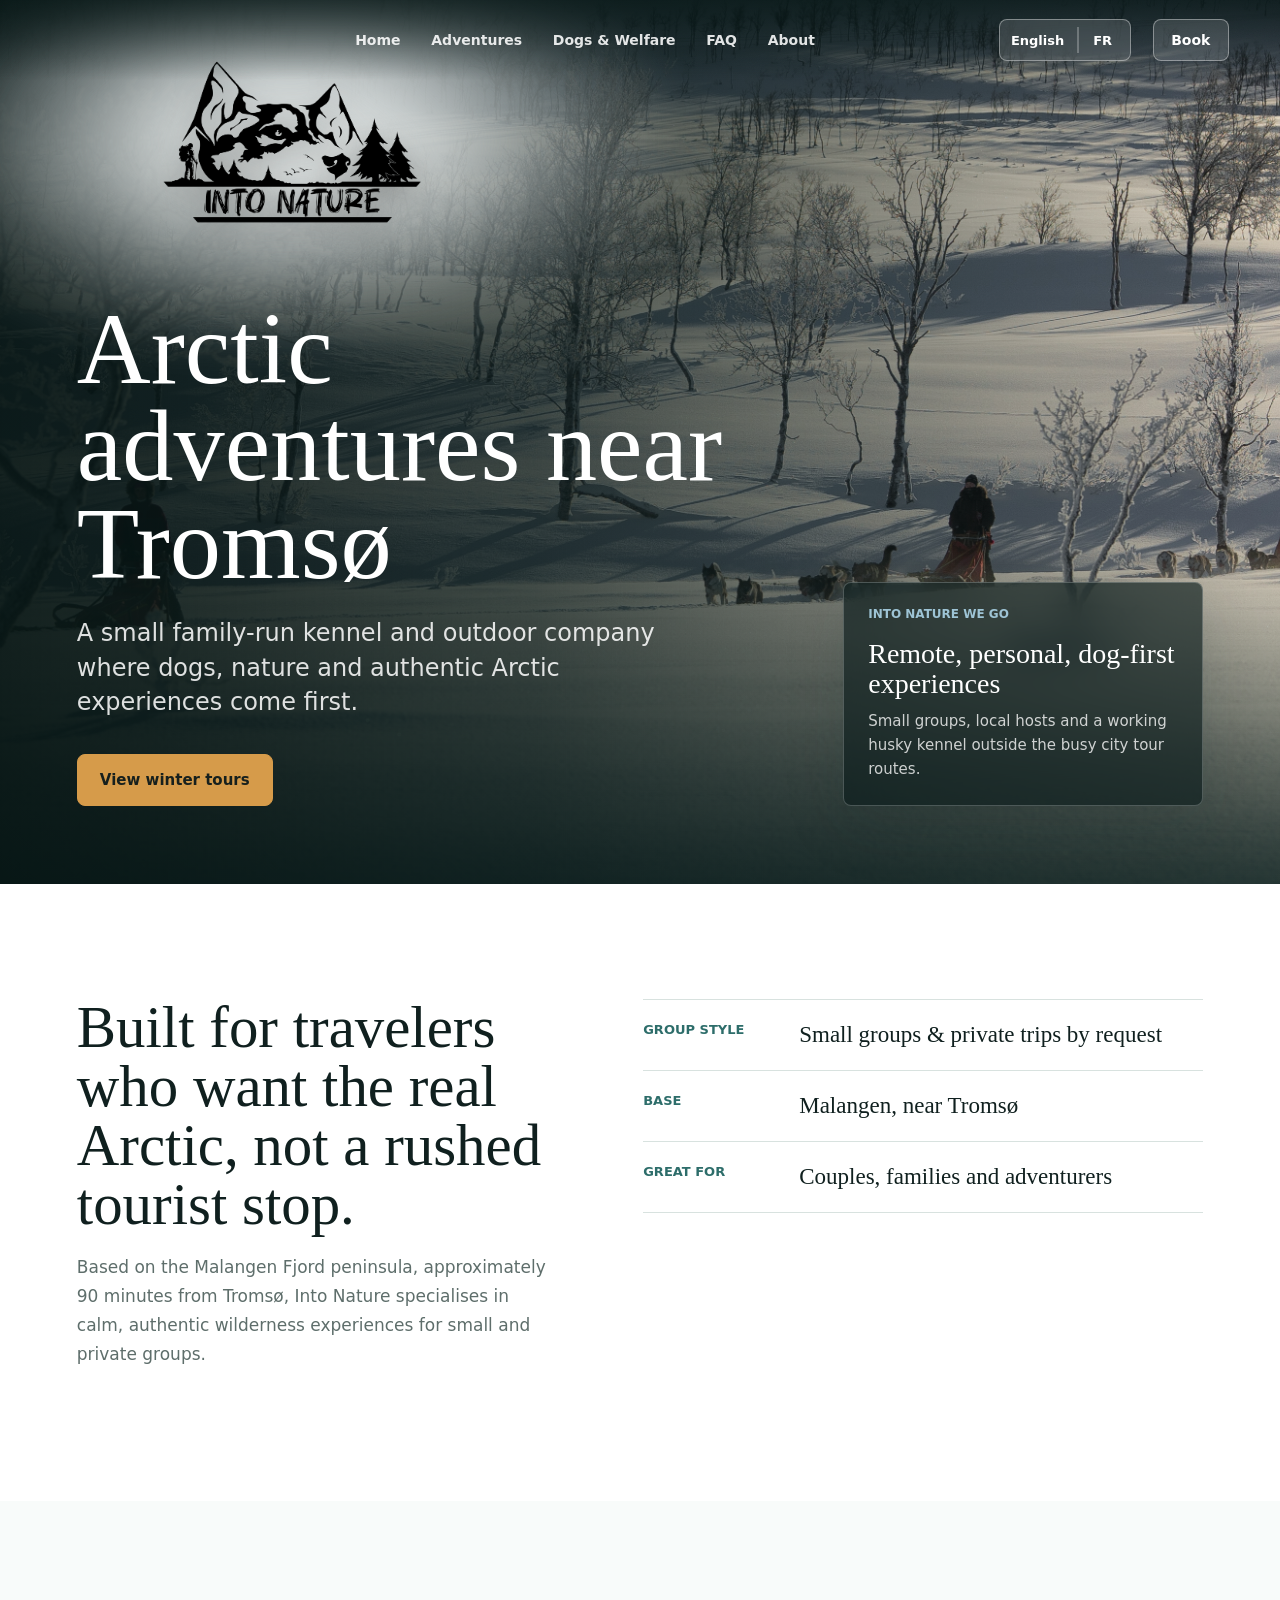
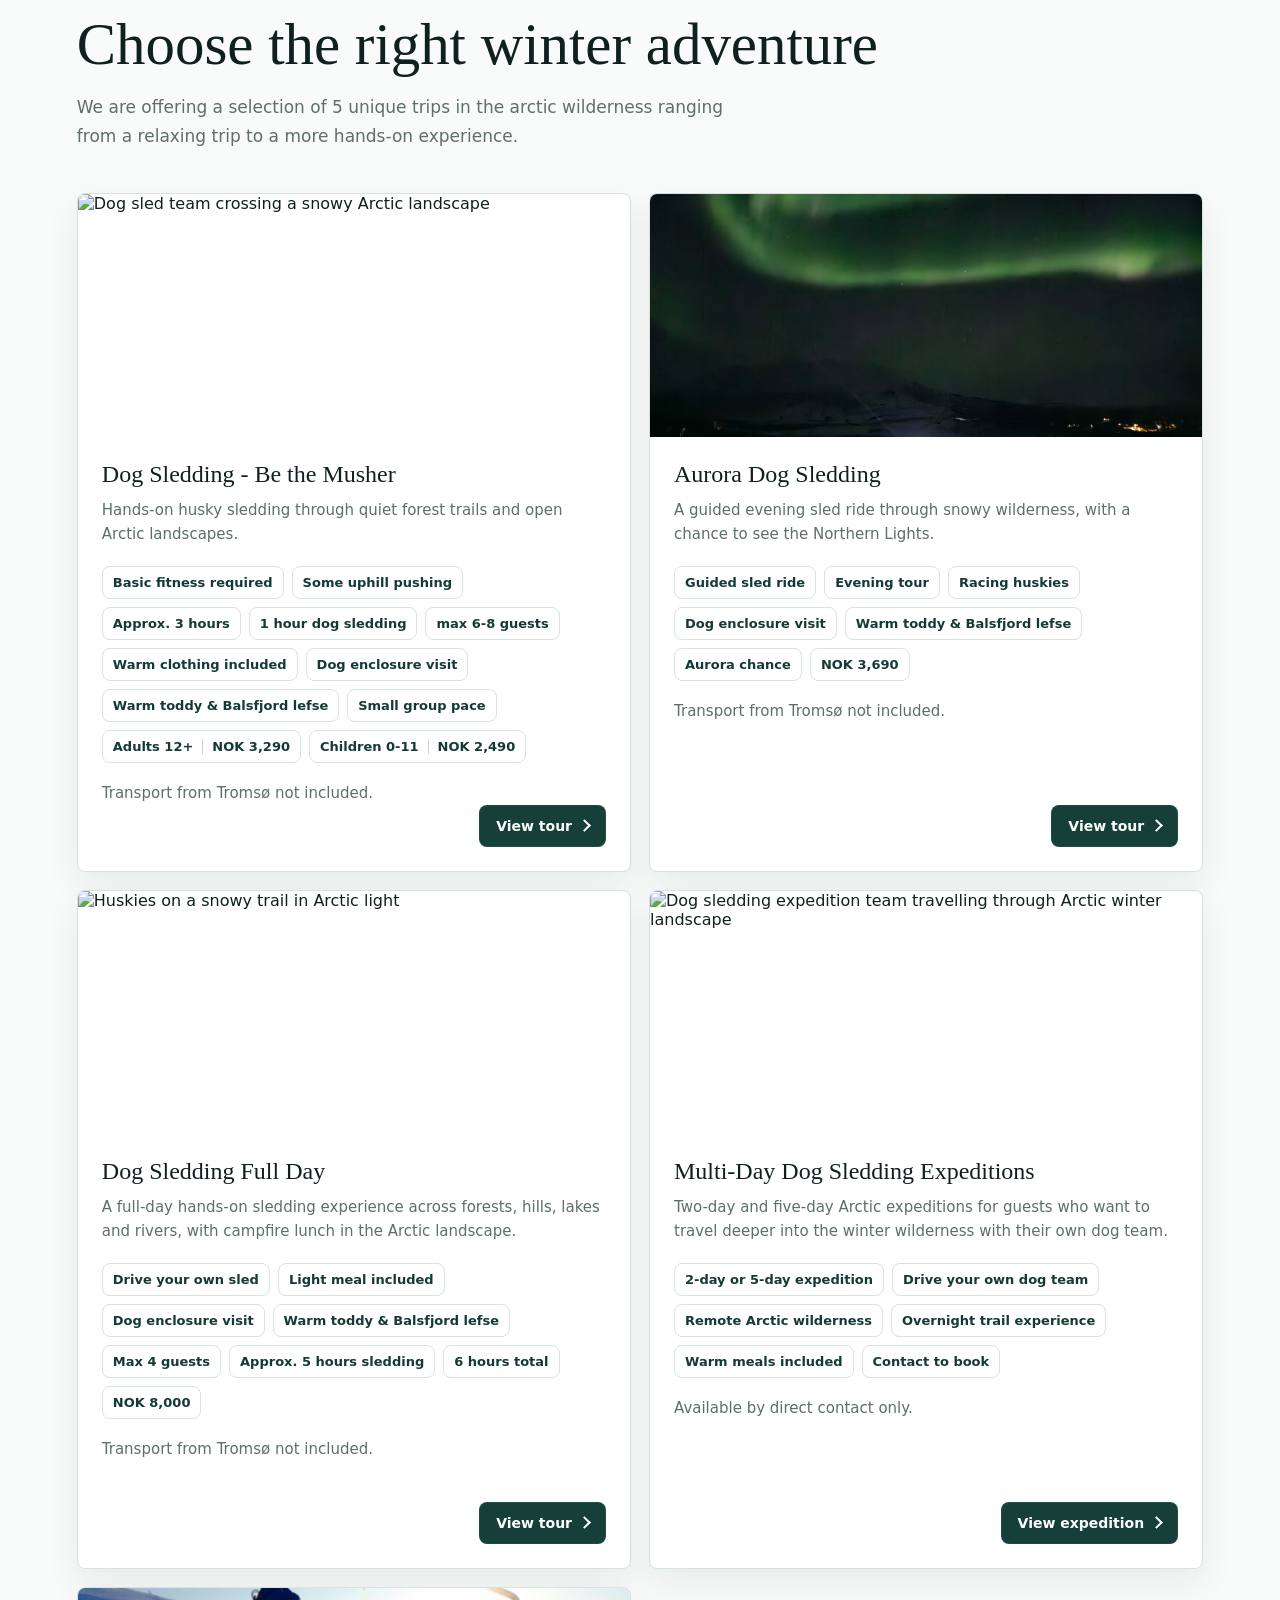
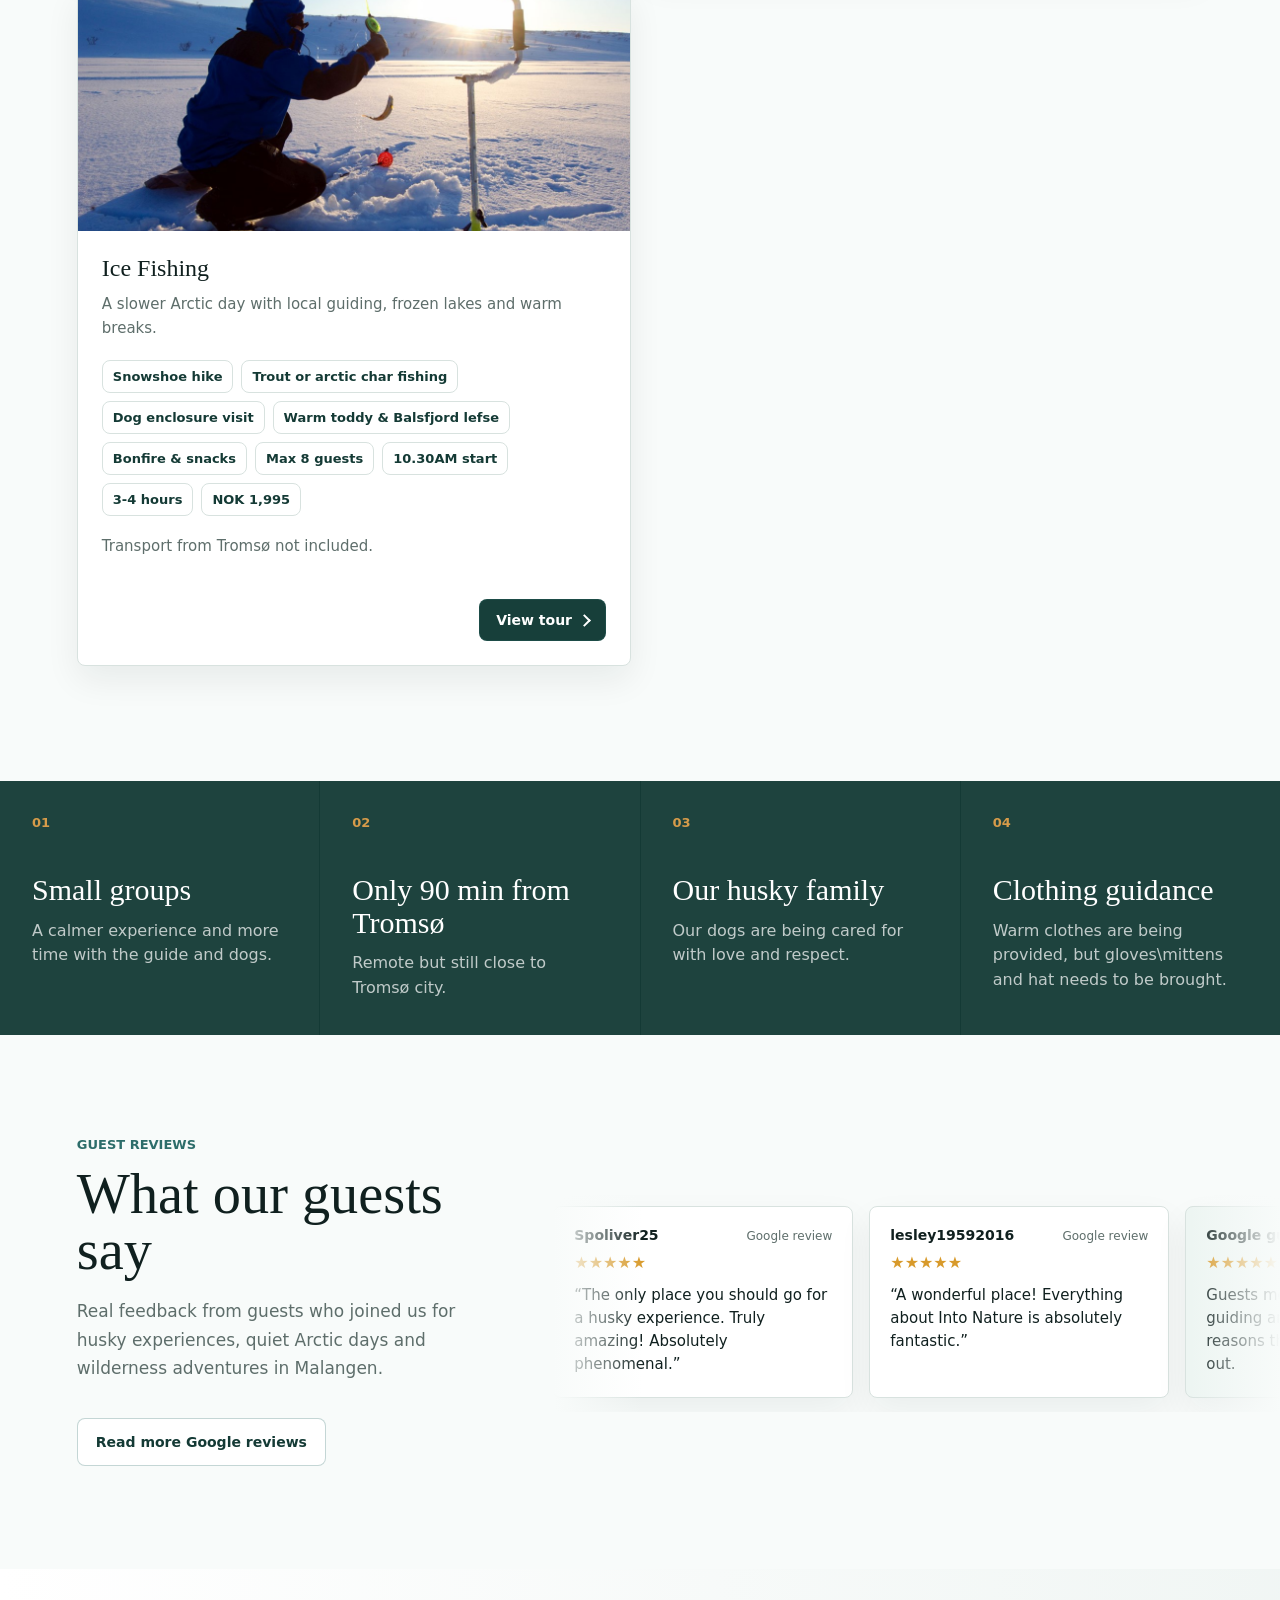
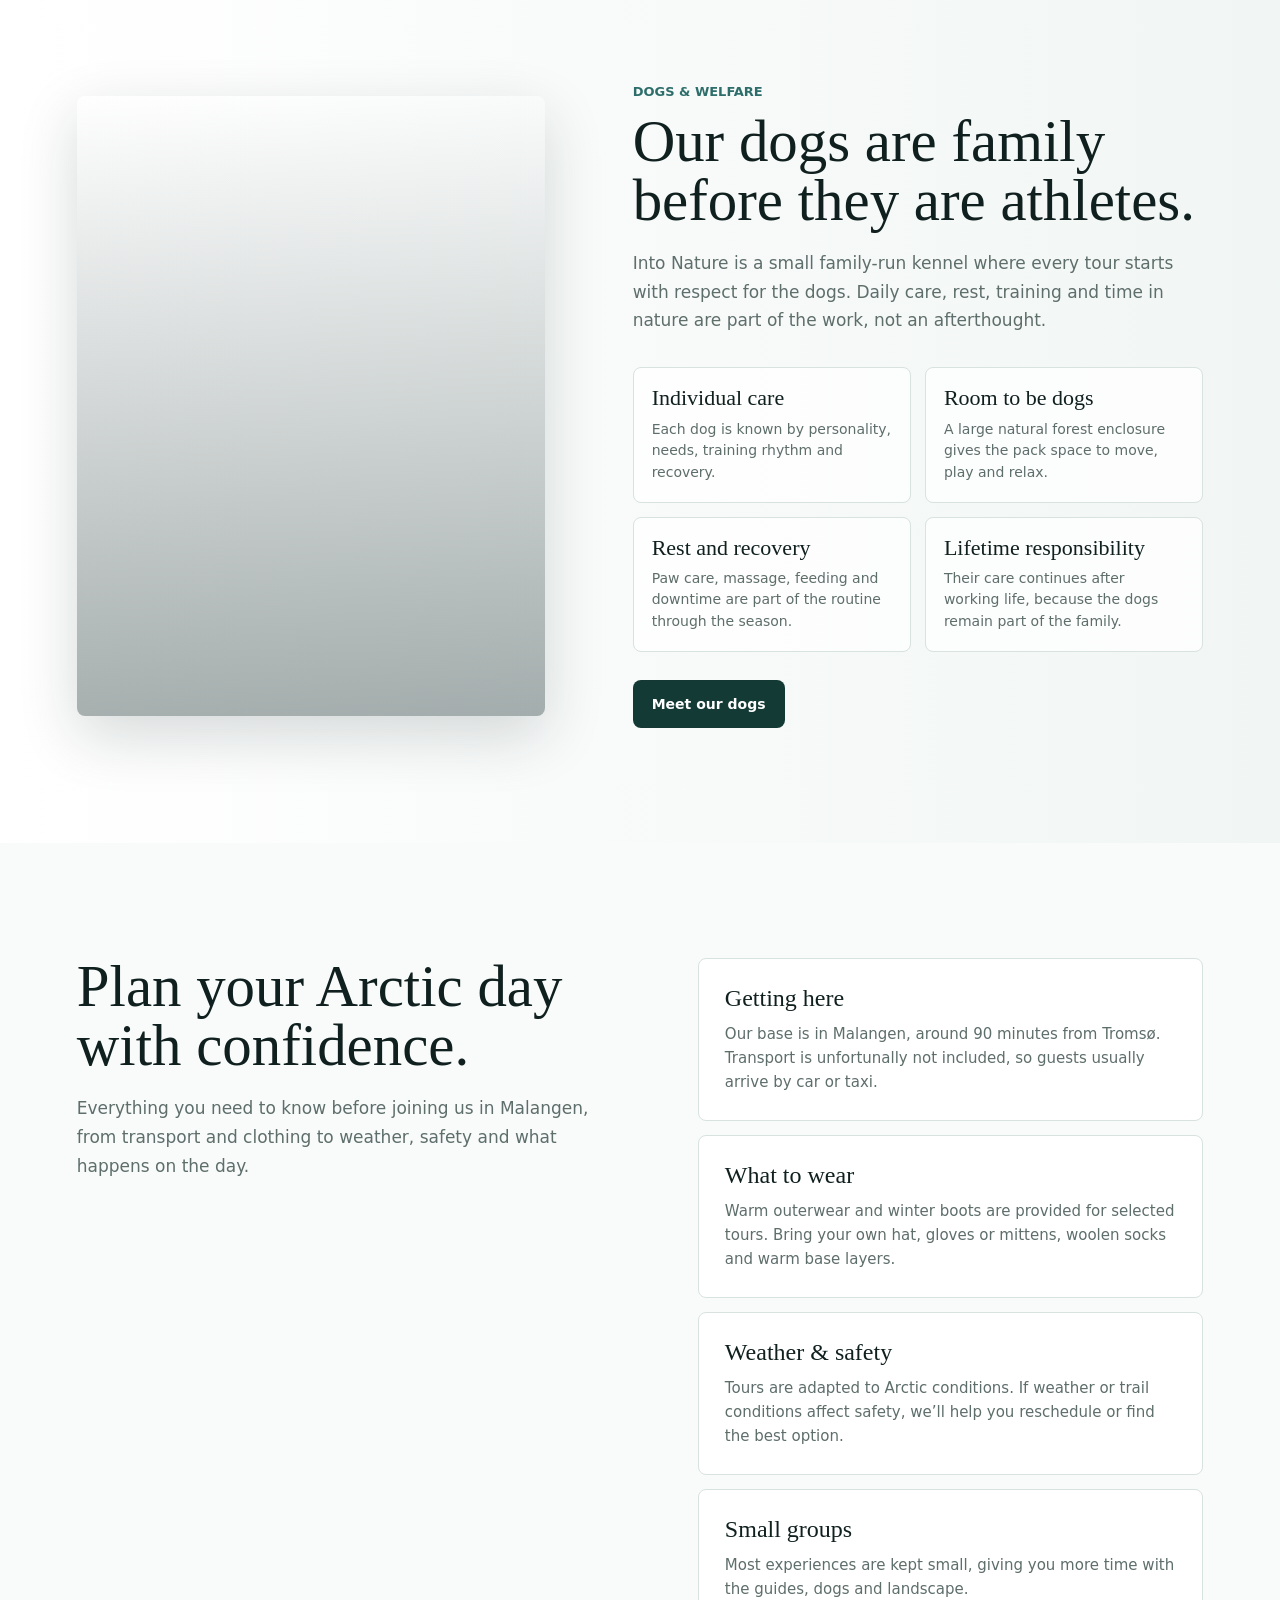
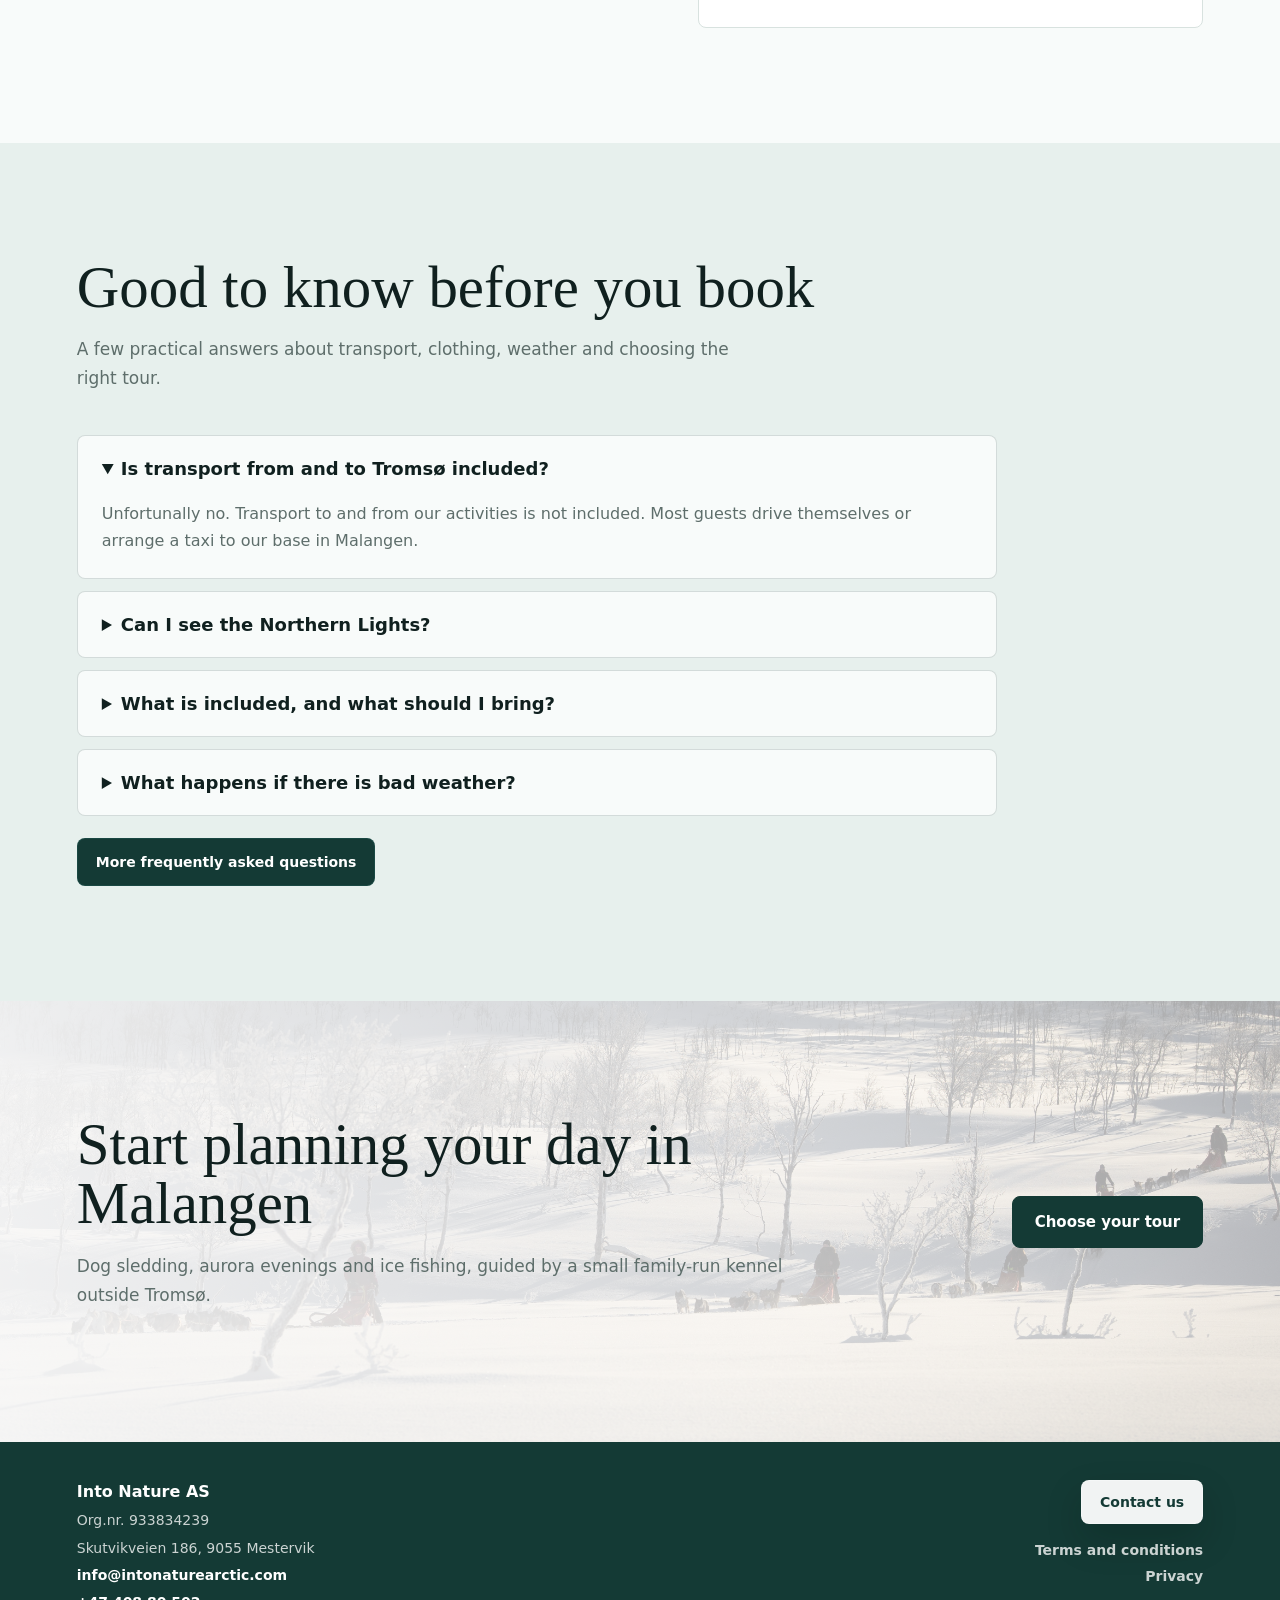
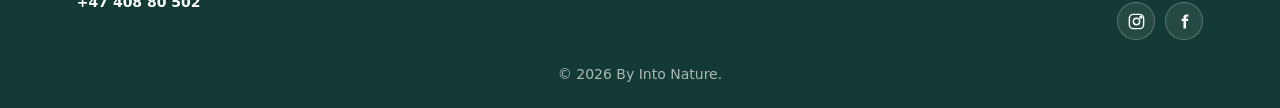
==== index.html @ 855456b1 "Add multi-day expeditions and improve French translations - Added Multi-Day Dog Sledding Expeditions" ====
<!doctype html>
<html lang="en">
  <head>
    <meta charset="utf-8">
    <meta name="viewport" content="width=device-width, initial-scale=1">
    <title>Into Nature Arctic Adventures | Tromsø Region</title>
    <meta
      name="description"
      content="Small-group dog sledding and Arctic wilderness adventures near Tromsø, based in Malangen."
    >
    <link rel="icon" href="assets/shared/logo/intonature-logo-black.png">
    <link rel="stylesheet" href="css/styles.css?v=20260618-1">
  </head>
  <body>
    <header class="site-header" aria-label="Primary navigation">
      <a class="brand brand-hidden" href="#top" aria-label="Into Nature Arctic Adventures home"></a>
      <nav class="nav-links" aria-label="Main menu">
        <a href="#top">Home</a>
        <a href="#adventures">Adventures</a>
        <a href="#welfare">Dogs &amp; Welfare</a>
        <a href="#faq">FAQ</a>
        <a href="about.html">About</a>
      </nav>
      <button class="menu-toggle" type="button" aria-expanded="false" aria-controls="mobile-menu">
        <span class="menu-toggle-lines" aria-hidden="true"></span>
        <span>Menu</span>
      </button>
      <div class="header-actions">
        <button class="language-toggle" type="button" aria-label="Switch language" aria-live="polite">
          <span class="language-toggle-current">English</span>
          <span class="language-toggle-next">FR</span>
        </button>
        <a class="nav-cta" href="#booking">Book</a>
      </div>
      <nav class="mobile-menu" id="mobile-menu" aria-label="Mobile menu">
        <a href="#top">Home</a>
        <a href="#adventures">Adventures</a>
        <a href="#welfare">Dogs &amp; Welfare</a>
        <a href="#faq">FAQ</a>
        <a href="about.html">About</a>
        <a class="mobile-book-link" href="#booking">Book</a>
      </nav>
    </header>

    <main id="top">
      <section class="hero">
        <div class="hero-media" aria-hidden="true"></div>
        <div class="hero-logo-showcase" aria-hidden="true">
          <img src="assets/shared/logo/intonature-logo-black.png" alt="">
        </div>
        <div class="hero-content">
          <div class="hero-copy">
            <h1>Arctic adventures near Tromsø</h1>
            <p>
              A small family-run kennel and outdoor company where dogs,
              nature and authentic Arctic experiences come first.
            </p>
            <div class="hero-actions" aria-label="Homepage actions">
              <a class="button button-primary" href="adventures.html">View winter tours</a>
            </div>
          </div>
          <aside class="hero-panel" aria-label="Quick booking details">
            <span class="panel-label">Into Nature we go</span>
            <strong>Remote, personal, dog-first experiences</strong>
            <p>Small groups, local hosts and a working husky kennel outside the busy city tour routes.</p>
          </aside>
        </div>
      </section>

      <section class="intro-band" aria-label="Key booking facts">
        <div class="intro-copy">
          <h2>Built for travelers who want the real Arctic, not a rushed tourist stop.</h2>
          <p>
            Based on the Malangen Fjord peninsula, approximately 90 minutes from Tromsø,
            Into Nature specialises in calm, authentic wilderness experiences for small
            and private groups.
          </p>
        </div>
        <dl class="fact-list">
          <div>
            <dt>Group style</dt>
            <dd>Small groups & private trips by request</dd>
          </div>
          <div>
            <dt>Base</dt>
            <dd>Malangen, near Tromsø</dd>
          </div>
          <div>
            <dt>Great for</dt>
            <dd>Couples, families and adventurers</dd>
          </div>
        </dl>
      </section>

      <section class="section" id="adventures">
        <div class="section-heading">
          <h2>Choose the right winter adventure</h2>
          <p>
            We are offering a selection of 5 unique trips in the arctic wilderness ranging from a relaxing trip to a more hands-on experience.
          </p>
        </div>
        <div class="tour-grid">
          <article class="tour-card featured">
            <img
              src="assets/pages/home/tours/be-the-musher.jpg"
              alt="Dog sled team crossing a snowy Arctic landscape"
            >
            <div>
              <h3>Dog Sledding - Be the Musher</h3>
              <p>Hands-on husky sledding through quiet forest trails and open Arctic landscapes.</p>
              <ul>
                <li>Basic fitness required</li>
                <li>Some uphill pushing</li>
                <li>Approx. 3 hours</li>
                <li>1 hour dog sledding</li>
                <li>max 6-8 guests</li>
                <li>Warm clothing included</li>
                <li>Dog enclosure visit</li>
                <li>Warm toddy & Balsfjord lefse</li>
                <li>Small group pace</li>
                <li class="price-pill"><span>Adults 12+</span><span>NOK 3,290</span></li>
                <li class="price-pill"><span>Children 0-11</span><span>NOK 2,490</span></li>
              </ul>
              <p class="tour-card-transport">Transport from Tromsø not included.</p>
              <a class="tour-card-btn" href="adventures.html#be-the-musher">View tour</a>
            </div>
          </article>
          <article class="tour-card">
            <img
              src="assets/pages/home/tours/aurora-dog-sledding.jpg"
              alt="Huskies on a snowy trail in Arctic light"
            >
            <div class="small-tour-card">
              <h3>Aurora Dog Sledding</h3>
              <p>A guided evening sled ride through snowy wilderness, with a chance to see the Northern Lights.</p>
              <ul>
                <li>Guided sled ride</li>
                <li>Evening tour</li>
                <li>Racing huskies</li>
                <li>Dog enclosure visit</li>
                <li>Warm toddy & Balsfjord lefse</li>
                <li>Aurora chance</li>
                <li>NOK 3,690</li>
              </ul>
              <p class="tour-card-transport">Transport from Tromsø not included.</p>
              <a class="tour-card-btn" href="adventures.html#aurora-dog-sledding">View tour</a>
            </div>
          </article>
          <article class="tour-card">
            <img
              src="assets/pages/home/tours/dog-sledding-full-day.jpg"
              alt="Huskies on a snowy trail in Arctic light"
            >
            <div class="small-tour-card">
              <h3>Dog Sledding Full Day</h3>
              <p>A full-day hands-on sledding experience across forests, hills, lakes and rivers, with campfire lunch in the Arctic landscape.</p>
              <ul>
                <li>Drive your own sled</li>
                <li>Light meal included</li>
                <li>Dog enclosure visit</li>
                <li>Warm toddy & Balsfjord lefse</li>
                <li>Max 4 guests</li>
                <li>Approx. 5 hours sledding</li>
                <li>6 hours total</li>
                <li>NOK 8,000</li>
              </ul>
              <p class="tour-card-transport">Transport from Tromsø not included.</p>
              <a class="tour-card-btn" href="adventures.html#dog-sledding-full-day">View tour</a>
            </div>
          </article>
          <article class="tour-card">
            <img
              src="assets/pages/home/tours/multi-day-expeditions.jpg"
              alt="Dog sledding expedition team travelling through Arctic winter landscape"
            >
            <div class="small-tour-card">
              <h3>Multi-Day Dog Sledding Expeditions</h3>
              <p>Two-day and five-day Arctic expeditions for guests who want to travel deeper into the winter wilderness with their own dog team.</p>
              <ul>
                <li>2-day or 5-day expedition</li>
                <li>Drive your own dog team</li>
                <li>Remote Arctic wilderness</li>
                <li>Overnight trail experience</li>
                <li>Warm meals included</li>
                <li>Contact to book</li>
              </ul>
              <p class="tour-card-transport">Available by direct contact only.</p>
              <a class="tour-card-btn" href="adventures.html#multi-day-expeditions">View expedition</a>
            </div>
          </article>
          <article class="tour-card">
            <img
              src="assets/pages/home/tours/ice-fishing.jpg"
              alt="Mountain and fjord landscape near Malangen"
            >
            <div class="small-tour-card">
              <h3>Ice Fishing</h3>
              <p>A slower Arctic day with local guiding, frozen lakes and warm breaks.</p>
              <ul>
                <li>Snowshoe hike</li>
                <li>Trout or arctic char fishing</li>
                <li>Dog enclosure visit</li>
                <li>Warm toddy & Balsfjord lefse</li>
                <li>Bonfire & snacks</li>
                <li>Max 8 guests</li>
                <li>10.30AM start</li>
                <li>3-4 hours</li>
                <li>NOK 1,995</li>
              </ul>
              <p class="tour-card-transport">Transport from Tromsø not included.</p>
              <a class="tour-card-btn" href="adventures.html#ice-fishing">View tour</a>
            </div>
          </article>
        </div>
      </section>

      <section class="logistics">
        <div>
          <span>01</span>
          <strong>Small groups</strong>
          <p>A calmer experience and more time with the guide and dogs.</p>
        </div>
        <div>
          <span>02</span>
          <strong>Only 90 min from Tromsø</strong>
          <p>Remote but still close to Tromsø city.</p>
        </div>
        <div>
          <span>03</span>
          <strong>Our husky family</strong>
          <p>Our dogs are being cared for with love and respect.</p>
        </div>
        <div>
          <span>04</span>
          <strong>Clothing guidance</strong>
          <p>Warm clothes are being provided, but gloves\mittens and hat needs to be brought.</p>
        </div>
      </section>

      <section class="reviews-section" id="reviews" aria-label="Guest reviews">
        <div class="reviews-copy">
          <span class="section-note">Guest reviews</span>
          <h2>What our guests say</h2>
          <p>
            Real feedback from guests who joined us for husky experiences,
            quiet Arctic days and wilderness adventures in Malangen.
          </p>
          <a
            class="reviews-link"
            href="https://www.google.com/maps/place/Into+Nature/@69.3642386,18.7320824,539m/data=!3m1!1e3!4m8!3m7!1s0x45db338c9a82932b:0xfe8a96e4a46cdf4e!8m2!3d69.3642386!4d18.7346573!9m1!1b1!16s%2Fg%2F11smqkcv9y"
          >
            Read more Google reviews
          </a>
        </div>
        <div class="review-carousel" aria-label="Google review highlights">
          <div class="review-track">
            <article class="review-card">
              <div class="review-meta">
                <strong>Spoliver25</strong>
                <span>Google review</span>
              </div>
              <div class="review-stars" aria-label="5 out of 5 stars">★★★★★</div>
              <p>
                “The only place you should go for a husky experience. Truly
                amazing! Absolutely phenomenal.”
              </p>
            </article>
            <article class="review-card">
              <div class="review-meta">
                <strong>lesley19592016</strong>
                <span>Google review</span>
              </div>
              <div class="review-stars" aria-label="5 out of 5 stars">★★★★★</div>
              <p>
                “A wonderful place! Everything about Into Nature is absolutely
                fantastic.”
              </p>
            </article>
            <article class="review-card review-card-soft">
              <div class="review-meta">
                <strong>Google guests</strong>
                <span>More reviews</span>
              </div>
              <div class="review-stars" aria-label="5 out of 5 stars">★★★★★</div>
              <p>
                Guests mention the dogs, calm guiding and personal feeling as
                reasons the experience stands out.
              </p>
            </article>
            <article class="review-card">
              <div class="review-meta">
                <strong>Spoliver25</strong>
                <span>Google review</span>
              </div>
              <div class="review-stars" aria-label="5 out of 5 stars">★★★★★</div>
              <p>
                “The only place you should go for a husky experience. Truly
                amazing! Absolutely phenomenal.”
              </p>
            </article>
            <article class="review-card">
              <div class="review-meta">
                <strong>lesley19592016</strong>
                <span>Google review</span>
              </div>
              <div class="review-stars" aria-label="5 out of 5 stars">★★★★★</div>
              <p>
                “A wonderful place! Everything about Into Nature is absolutely
                fantastic.”
              </p>
            </article>
          </div>
        </div>
        <a
          class="reviews-link reviews-link-mobile"
          href="https://www.google.com/maps/place/Into+Nature/@69.3642386,18.7320824,539m/data=!3m1!1e3!4m8!3m7!1s0x45db338c9a82932b:0xfe8a96e4a46cdf4e!8m2!3d69.3642386!4d18.7346573!9m1!1b1!16s%2Fg%2F11smqkcv9y"
        >
          Read more Google reviews
        </a>
      </section>

      <section class="story-section" id="welfare">
        <div class="story-image" aria-hidden="true"></div>
        <div class="story-copy">
          <span class="section-note">Dogs &amp; welfare</span>
          <h2>Our dogs are family before they are athletes.</h2>
          <p>
            Into Nature is a small family-run kennel where every tour starts with
            respect for the dogs. Daily care, rest, training and time in nature are
            part of the work, not an afterthought.
          </p>
          <div class="story-points" aria-label="Dog welfare highlights">
            <article>
              <strong>Individual care</strong>
              <p>Each dog is known by personality, needs, training rhythm and recovery.</p>
            </article>
            <article>
              <strong>Room to be dogs</strong>
              <p>A large natural forest enclosure gives the pack space to move, play and relax.</p>
            </article>
            <article>
              <strong>Rest and recovery</strong>
              <p>Paw care, massage, feeding and downtime are part of the routine through the season.</p>
            </article>
            <article>
              <strong>Lifetime responsibility</strong>
              <p>Their care continues after working life, because the dogs remain part of the family.</p>
            </article>
          </div>
          <a class="story-link" href="dogs.html" aria-label="Read more about Into Nature dog welfare">Meet our dogs</a>
        </div>
      </section>

      <section class="section split" id="about">
        <div class="section-heading compact">
          <h2>Plan your Arctic day with confidence.</h2>
          <p>
            Everything you need to know before joining us in Malangen,
             from transport and clothing to weather, safety and what happens on the day.
          </p>
        </div>
        <div class="reassurance-list">
          <div>
            <h3>Getting here</h3>
            <p>Our base is in Malangen, around 90 minutes from Tromsø. Transport is unfortunally not included, so guests usually arrive by car or taxi.</p>
          </div>
          <div>
            <h3>What to wear</h3>
            <p>Warm outerwear and winter boots are provided for selected tours. Bring your own hat, gloves or mittens, woolen socks and warm base layers.</p>
          </div>
          <div>
            <h3>Weather & safety</h3>
            <p>Tours are adapted to Arctic conditions. If weather or trail conditions affect safety, we’ll help you reschedule or find the best option.</p>
          </div>
          <div>
            <h3>Small groups</h3>
            <p>Most experiences are kept small, giving you more time with the guides, dogs and landscape.</p>
          </div>
        </div>
      </section>

      <section class="faq-section" id="faq">
        <div class="section-heading">
          <h2>Good to know before you book</h2>
          <p>A few practical answers about transport, clothing, weather and choosing the right tour.</p>
        </div>
        <div class="faq-list">
          <details open>
            <summary>Is transport from and to Tromsø included?</summary>
            <p>Unfortunally no. Transport to and from our activities is not included. Most guests drive themselves or arrange a taxi to our base in Malangen.</p>
          </details>
          <details>
            <summary>Can I see the Northern Lights?</summary>
            <p>The Aurora dog sledding package is offering evening trips for a better chance of seeing the Northern Lights. Unfortunally we can not promise that you
              will see the Northern Lights.
            </p>
          </details>
          <details>
            <summary>What is included, and what should I bring?</summary>
            <p>We are supplying warm clothes and winter shoes except for gloves\mittens and hat. Please look at the activity you want to do for information about what is included. </p>
          </details>
          <details>
            <summary>What happens if there is bad weather?</summary>
            <p>
              Arctic weather can change quickly, and routes or programs may be adjusted for safety.
              If Into Nature decides conditions are unsafe and cancels the tour, guests receive a 100% refund. This refund does not apply if a guest chooses not to attend.
            </p>
          </details>
        </div>
        <a class="faq-more-link" href="faq.html" aria-label="Read more frequently asked questions">
          More frequently asked questions
        </a>
      </section>

      <section class="booking-cta" id="booking">
        <div>
          <h2>Start planning your day in Malangen</h2>
          <p>
            Dog sledding, aurora evenings and ice fishing, guided by a small family-run kennel outside Tromsø.
          </p>
        </div>
        <a class="button button-primary dark" href="adventures.html">Choose your tour</a>
      </section>
    </main>

    <footer>
      <div class="footer-main">
        <address class="footer-contact">
          <strong>Into Nature AS</strong>
          <span>Org.nr. 933834239</span>
          <span>Skutvikveien 186, 9055 Mestervik</span>
          <a href="mailto:info@intonaturearctic.com">info@intonaturearctic.com</a>
          <a href="tel:+4740880502">+47 408 80 502</a>
        </address>
        <div class="footer-actions">
          <a class="footer-contact-button" href="faq.html#contact">Contact us</a>
          <nav class="footer-links" aria-label="Legal links">
            <a href="terms-and-conditions.html">Terms and conditions</a>
            <a href="privacy.html">Privacy</a>
          </nav>
          <div class="social-links" aria-label="Social media links">
            <a href="https://www.instagram.com/intonaturearctic/" aria-label="Into Nature on Instagram">
              <svg viewBox="0 0 24 24" aria-hidden="true">
                <rect x="3" y="3" width="18" height="18" rx="5"></rect>
                <circle cx="12" cy="12" r="4"></circle>
                <circle cx="17.5" cy="6.5" r="1.1"></circle>
              </svg>
            </a>
            <a href="https://www.facebook.com/intonaturearctic/" aria-label="Into Nature on Facebook">
              <svg viewBox="0 0 24 24" aria-hidden="true">
                <path d="M14.2 8.4V6.9c0-.7.5-1.1 1.2-1.1h1.5V3.2h-2.3c-2.6 0-3.9 1.6-3.9 3.8v1.4H8.4v2.9h2.3v9.5h3.2v-9.5h2.5l.5-2.9h-3Z"></path>
              </svg>
            </a>
          </div>
        </div>
      </div>
      <p class="footer-copyright">© 2026 By Into Nature.</p>
    </footer>
    <script src="js/languages.js?v=20260617-1"></script>
    <script src="js/main.js?v=20260617-1"></script>
  </body>
</html>
---- css/styles.css ----
:root {
  --ink: #10201f;
  --muted: #5e6e6b;
  --soft: #eef4f2;
  --snow: #f8fbfa;
  --line: #d8e2df;
  --pine: #143a35;
  --teal: #2d6d6a;
  --blue: #9ec4d5;
  --amber: #d69b4a;
  --white: #ffffff;
  --shadow: 0 20px 60px rgba(11, 34, 32, 0.16);
  font-family: Inter, ui-sans-serif, system-ui, -apple-system, BlinkMacSystemFont, "Segoe UI", sans-serif;
}

* {
  box-sizing: border-box;
}

html {
  scroll-behavior: smooth;
}

body {
  margin: 0;
  color: var(--ink);
  background: var(--snow);
  letter-spacing: 0;
  overflow-x: hidden;
}

a {
  color: inherit;
  text-decoration: none;
}

img {
  display: block;
  max-width: 100%;
}

.site-header {
  position: fixed;
  z-index: 1000;
  inset: 0 0 auto;
  width: 100%;
  display: flex;
  align-items: center;
  justify-content: space-between;
  gap: 24px;
  padding: 18px clamp(20px, 4vw, 58px);
  color: var(--white);
  background: linear-gradient(180deg, rgba(8, 24, 23, 0.74), rgba(8, 24, 23, 0));
}

.brand {
  display: inline-flex;
  align-items: center;
  gap: 12px;
  min-width: max-content;
}

.brand-hidden {
  width: 120px;
  min-width: 120px;
  height: 44px;
  pointer-events: none;
}

.page-brand {
  min-width: auto;
}

.brand-logo {
  width: 76px;
  height: 50px;
  object-fit: contain;
  border-radius: 6px;
  padding: 5px 7px;
  background: rgba(255, 255, 255, 0.92);
  box-shadow: 0 10px 30px rgba(5, 18, 17, 0.16);
}

.brand strong,
.brand small {
  display: block;
  line-height: 1.05;
}

.brand strong {
  font-size: 16px;
}

.brand small {
  margin-top: 3px;
  font-size: 12px;
  color: rgba(255, 255, 255, 0.78);
}

.nav-links {
  display: flex;
  align-items: center;
  gap: clamp(16px, 2.4vw, 34px);
  color: rgba(255, 255, 255, 0.88);
  font-size: 14px;
  font-weight: 650;
}

.header-actions {
  display: flex;
  align-items: center;
  gap: clamp(14px, 1.8vw, 22px);
}

.menu-toggle {
  display: none;
  min-height: 42px;
  align-items: center;
  justify-content: center;
  gap: 9px;
  border: 1px solid rgba(255, 255, 255, 0.38);
  border-radius: 8px;
  padding: 0 14px;
  background: rgba(255, 255, 255, 0.13);
  color: var(--white);
  cursor: pointer;
  font: inherit;
  font-size: 14px;
  font-weight: 800;
  backdrop-filter: blur(14px);
}

.menu-toggle-lines,
.menu-toggle-lines::before,
.menu-toggle-lines::after {
  display: block;
  width: 16px;
  height: 2px;
  border-radius: 999px;
  background: currentColor;
  content: "";
  transition: transform 180ms ease, opacity 180ms ease;
}

.menu-toggle-lines {
  position: relative;
}

.menu-toggle-lines::before,
.menu-toggle-lines::after {
  position: absolute;
  left: 0;
}

.menu-toggle-lines::before {
  top: -5px;
}

.menu-toggle-lines::after {
  top: 5px;
}

.menu-toggle[aria-expanded="true"] .menu-toggle-lines {
  transform: rotate(45deg);
}

.menu-toggle[aria-expanded="true"] .menu-toggle-lines::before {
  opacity: 0;
}

.menu-toggle[aria-expanded="true"] .menu-toggle-lines::after {
  top: 0;
  transform: rotate(90deg);
}

.mobile-menu {
  position: absolute;
  top: calc(100% - 8px);
  right: clamp(16px, 4vw, 58px);
  left: clamp(16px, 4vw, 58px);
  display: none;
  border: 1px solid rgba(255, 255, 255, 0.18);
  border-radius: 8px;
  padding: 10px;
  background: rgba(8, 26, 25, 0.94);
  box-shadow: 0 18px 44px rgba(5, 18, 17, 0.28);
  backdrop-filter: blur(18px);
}

.mobile-menu a {
  display: flex;
  min-height: 48px;
  align-items: center;
  border-radius: 6px;
  padding: 0 14px;
  color: var(--white);
  font-size: 15px;
  font-weight: 800;
}

.mobile-menu a:hover,
.mobile-menu a:focus-visible {
  background: rgba(255, 255, 255, 0.1);
}

.mobile-book-link {
  margin-top: 8px;
  border: 1px solid rgba(255, 255, 255, 0.34);
  background: rgba(255, 255, 255, 0.92);
  color: var(--pine);
}

.mobile-book-link:hover,
.mobile-book-link:focus-visible {
  background: var(--white);
  color: var(--pine);
}

.nav-links a,
.nav-cta,
.button,
.menu-toggle,
.language-toggle {
  transition: transform 180ms ease, background 180ms ease, color 180ms ease, border-color 180ms ease;
}

.nav-links a:hover,
.nav-cta:hover,
.button:hover,
.menu-toggle:hover,
.language-toggle:hover {
  transform: translateY(-1px);
}

.nav-cta {
  display: inline-flex;
  min-width: 76px;
  min-height: 42px;
  align-items: center;
  justify-content: center;
  border: 1px solid rgba(255, 255, 255, 0.38);
  border-radius: 8px;
  background: rgba(255, 255, 255, 0.13);
  color: var(--white);
  font-size: 14px;
  font-weight: 750;
}

.language-toggle {
  --divider-x: 60%;
  position: relative;
  display: grid;
  width: 132px;
  min-height: 42px;
  grid-template-columns: minmax(0, 1fr) minmax(0, 0.72fr);
  align-items: center;
  overflow: hidden;
  border: 1px solid rgba(255, 255, 255, 0.38);
  border-radius: 8px;
  padding: 0;
  background: rgba(255, 255, 255, 0.13);
  color: var(--white);
  cursor: pointer;
  font: inherit;
  font-size: 13px;
  font-weight: 850;
  line-height: 1;
  backdrop-filter: blur(14px);
  transition:
    transform 180ms ease,
    background 180ms ease,
    border-color 180ms ease,
    width 220ms ease,
    grid-template-columns 680ms cubic-bezier(0.22, 1, 0.36, 1);
}

.language-toggle::before {
  position: absolute;
  top: 7px;
  bottom: 7px;
  left: var(--divider-x);
  width: 1px;
  background: rgba(255, 255, 255, 0.5);
  content: "";
  transform: translateX(-50%);
  transition: left 680ms cubic-bezier(0.22, 1, 0.36, 1);
}

.language-toggle:hover {
  border-color: rgba(255, 255, 255, 0.54);
  background: rgba(255, 255, 255, 0.18);
}

.language-toggle-current,
.language-toggle-next {
  position: relative;
  z-index: 1;
  display: grid;
  min-width: 0;
  height: 100%;
  place-items: center;
  padding: 0 10px;
  white-space: nowrap;
  opacity: 1;
  transition: opacity 300ms ease, transform 300ms ease;
}

.language-toggle.is-changing .language-toggle-current,
.language-toggle.is-changing .language-toggle-next {
  opacity: 0;
  transform: translateY(2px);
}

.language-toggle.is-fr {
  --divider-x: 38%;
  grid-template-columns: minmax(0, 0.66fr) minmax(0, 1.34fr);
}

.hero {
  position: relative;
  min-height: 96vh;
  overflow: hidden;
  background: #0c2222;
}

.hero-media {
  position: absolute;
  inset: 0;
  background:
    linear-gradient(90deg, rgba(5, 20, 19, 0.92) 0%, rgba(7, 24, 24, 0.7) 42%, rgba(7, 24, 24, 0.06) 100%),
    linear-gradient(0deg, rgba(12, 34, 34, 0.86) 0%, rgba(12, 34, 34, 0) 38%),
    url("../assets/pages/home/hero/dog-sledding-malangen.jpg") center / cover;
  transform: scale(1.02);
}

.hero-logo-showcase {
  position: absolute;
  z-index: 1;
  top: 16%;
  left: clamp(42px, 6vw, 86px);
  display: grid;
  width: clamp(430px, 30vw, 660px);
  aspect-ratio: 1.9;
  place-items: center;
  border: 0;
  border-radius: 0;
  background: none;
  box-shadow: none;
  transform: translateY(-50%);
}

.hero-logo-showcase::before {
  position: absolute;
  inset: -90px -160px;
  z-index: -1;
  border-radius: 999px;
  background:
    radial-gradient(ellipse at center, rgba(255, 255, 255, 0.92) 0%, rgba(255, 255, 255, 0.72) 22%, rgba(255, 255, 255, 0.38) 43%, rgba(255, 255, 255, 0.14) 62%, rgba(255, 255, 255, 0) 82%);
  content: "";
  filter: blur(22px);
}

.hero-logo-showcase::after {
  position: absolute;
  inset: -48px -100px;
  z-index: -1;
  border-radius: 999px;
  background:
    radial-gradient(ellipse at center, rgba(232, 241, 240, 0.5) 0%, rgba(232, 241, 240, 0.22) 42%, rgba(232, 241, 240, 0) 78%);
  content: "";
  filter: blur(34px);
}

.hero-logo-showcase img {
  width: 78%;
  height: 76%;
  object-fit: contain;
  filter: drop-shadow(0 10px 16px rgba(0, 0, 0, 0.32));
}

.hero-content {
  position: relative;
  z-index: 2;
  display: grid;
  min-height: 96vh;
  grid-template-columns: minmax(0, 760px) minmax(260px, 360px);
  align-items: end;
  gap: clamp(28px, 6vw, 90px);
  padding: 300px clamp(20px, 6vw, 86px) 78px;
  color: var(--white);
}

.hero-copy {
  min-width: 0;
  max-width: 770px;
}

h1,
h2,
h3,
p {
  margin-top: 0;
}

h1 {
  max-width: 750px;
  margin-bottom: 24px;
  font-family: Georgia, "Times New Roman", serif;
  font-size: clamp(48px, 8vw, 104px);
  font-weight: 500;
  line-height: 0.95;
}

.hero-copy p {
  max-width: 620px;
  margin-bottom: 34px;
  color: rgba(255, 255, 255, 0.86);
  font-size: clamp(18px, 2.1vw, 24px);
  line-height: 1.45;
}

.hero-actions {
  display: flex;
  flex-wrap: wrap;
  gap: 14px;
}

.button {
  display: inline-flex;
  min-height: 52px;
  align-items: center;
  justify-content: center;
  border-radius: 8px;
  padding: 0 22px;
  font-size: 15px;
  font-weight: 800;
}

.button-primary {
  border: 1px solid var(--amber);
  background: var(--amber);
  color: #17201d;
}

.button-secondary {
  border: 1px solid rgba(255, 255, 255, 0.42);
  background: rgba(255, 255, 255, 0.12);
  color: var(--white);
  backdrop-filter: blur(14px);
}

.button.dark {
  border-color: var(--pine);
  background: var(--pine);
  color: var(--white);
}

.button:disabled,
.button[aria-disabled="true"] {
  cursor: default;
  opacity: 0.82;
}

.button:disabled:hover,
.button[aria-disabled="true"]:hover {
  transform: none;
}

.hero-panel {
  width: 100%;
  max-width: 360px;
  border: 1px solid rgba(255, 255, 255, 0.22);
  border-radius: 8px;
  padding: 24px;
  background: rgba(8, 26, 25, 0.64);
  box-shadow: var(--shadow);
  backdrop-filter: blur(18px);
}

.panel-label {
  display: block;
  margin-bottom: 18px;
  color: var(--blue);
  font-size: 12px;
  font-weight: 850;
  text-transform: uppercase;
}

.hero-panel strong {
  display: block;
  margin-bottom: 10px;
  font-family: Georgia, "Times New Roman", serif;
  font-size: 28px;
  font-weight: 500;
  line-height: 1.08;
}

.hero-panel p {
  margin-bottom: 0;
  color: rgba(255, 255, 255, 0.78);
  font-size: 15px;
  line-height: 1.6;
}

.intro-band,
.section,
.story-section,
.faq-section,
.booking-cta {
  padding: clamp(70px, 9vw, 124px) clamp(20px, 6vw, 86px);
}

.intro-band {
  display: grid;
  grid-template-columns: minmax(0, 1fr) minmax(320px, 560px);
  gap: clamp(34px, 7vw, 90px);
  align-items: start;
  background: var(--white);
}

.intro-copy h2,
.section-heading h2,
.story-copy h2,
.booking-cta h2 {
  margin-bottom: 18px;
  font-family: Georgia, "Times New Roman", serif;
  font-size: clamp(34px, 4.6vw, 64px);
  font-weight: 500;
  line-height: 1;
}

.intro-copy p,
.section-heading p,
.story-copy p,
.booking-cta p {
  color: var(--muted);
  font-size: 17px;
  line-height: 1.7;
}

.fact-list {
  display: grid;
  gap: 0;
  margin: 0;
  border-top: 1px solid var(--line);
}

.fact-list div {
  display: grid;
  grid-template-columns: 136px 1fr;
  gap: 20px;
  padding: 22px 0;
  border-bottom: 1px solid var(--line);
}

.fact-list dt {
  color: var(--teal);
  font-size: 13px;
  font-weight: 850;
  text-transform: uppercase;
}

.fact-list dd {
  margin: 0;
  font-family: Georgia, "Times New Roman", serif;
  font-size: 23px;
}

.section {
  background: var(--snow);
}

.section-heading {
  max-width: 880px;
  margin-bottom: 42px;
}

.section-heading p {
  max-width: 660px;
  margin-bottom: 6px;
}

.tour-grid {
  display: grid;
  grid-template-columns: repeat(2, minmax(0, 1fr));
  grid-auto-rows: 1fr;
  align-items: stretch;
  gap: 18px;
}

.tour-card {
  display: grid;
  grid-template-rows: auto 1fr;
  height: 100%;
  overflow: hidden;
  border: 1px solid var(--line);
  border-radius: 8px;
  background: var(--white);
  box-shadow: 0 14px 34px rgba(16, 32, 31, 0.07);
  transition: transform 180ms ease, box-shadow 180ms ease, border-color 180ms ease;
}

.tour-card:hover {
  border-color: rgba(45, 109, 106, 0.34);
  box-shadow: 0 20px 46px rgba(16, 32, 31, 0.11);
  transform: translateY(-2px);
}

.tour-card.featured {
  grid-row: auto;
}

.tour-card img {
  width: 100%;
  height: clamp(230px, 19vw, 310px);
  object-fit: cover;
}

.tour-card.featured img {
  height: clamp(230px, 19vw, 310px);
}

.tour-card div {
  display: flex;
  flex-direction: column;
  padding: 24px;
}

.tour-card h3,
.reassurance-list h3 {
  margin-bottom: 10px;
  font-family: Georgia, "Times New Roman", serif;
  font-size: clamp(24px, 1.8vw, 28px);
  font-weight: 500;
}

.tour-card p,
.reassurance-list p {
  margin-bottom: 0;
  color: var(--muted);
  font-size: 15px;
  line-height: 1.6;
}

.tour-card ul {
  display: flex;
  flex-wrap: wrap;
  gap: 8px;
  margin: 20px 0 0;
  padding: 0;
  list-style: none;
}

.tour-card li {
  border: 1px solid var(--line);
  border-radius: 8px;
  padding: 8px 10px;
  color: var(--pine);
  font-size: 13px;
  font-weight: 760;
}

.tour-card li.price-pill {
  display: inline-flex;
  align-items: center;
  gap: 9px;
}

.tour-card li.price-pill span + span {
  border-left: 1px solid rgba(20, 58, 53, 0.22);
  padding-left: 9px;
}

.tour-card-btn {
  display: inline-flex;
  min-height: 42px;
  align-items: center;
  align-self: flex-end;
  justify-content: center;
  gap: 8px;
  margin-top: auto;
  border: 1px solid rgba(45, 109, 106, 0.28);
  border-radius: 8px;
  padding: 0 16px;
  background: #173f3a;
  color: var(--white);
  cursor: pointer;
  font: inherit;
  font-size: 14px;
  font-weight: 850;
  line-height: 1;
  transition: transform 180ms ease, background 180ms ease, box-shadow 180ms ease, border-color 180ms ease;
}

.tour-card-btn::after {
  width: 7px;
  height: 7px;
  border-top: 2px solid currentColor;
  border-right: 2px solid currentColor;
  content: "";
  transform: rotate(45deg);
}

.tour-card-btn:hover {
  border-color: rgba(45, 109, 106, 0.48);
  background: #235f59;
  box-shadow: 0 10px 22px rgba(20, 58, 53, 0.18);
  transform: translateY(-1px);
}

.tour-card-btn:focus-visible {
  outline: 3px solid rgba(45, 109, 106, 0.28);
  outline-offset: 3px;
}

.tour-card-transport {
  margin: 18px 0 18px;
}

@media (min-width: 981px) {
  .tour-card div {
    min-height: 320px;
  }
}

.logistics {
  display: grid;
  grid-template-columns: repeat(4, 1fr);
  gap: 1px;
  background: var(--pine);
  color: var(--white);
}

.logistics div {
  min-height: 250px;
  padding: 34px clamp(18px, 2.5vw, 34px);
  background: rgba(255, 255, 255, 0.045);
}

.logistics span {
  display: block;
  margin-bottom: 44px;
  color: var(--amber);
  font-size: 13px;
  font-weight: 850;
}

.logistics strong {
  display: block;
  margin-bottom: 12px;
  font-family: Georgia, "Times New Roman", serif;
  font-size: 30px;
  font-weight: 500;
  line-height: 1.08;
}

.logistics p {
  margin-bottom: 0;
  color: rgba(255, 255, 255, 0.72);
  line-height: 1.55;
}

.reviews-section {
  display: grid;
  grid-template-columns: minmax(280px, 0.55fr) minmax(0, 1fr);
  gap: clamp(34px, 6vw, 84px);
  align-items: center;
  overflow: hidden;
  padding: clamp(70px, 8vw, 112px) 0 clamp(70px, 8vw, 112px) clamp(20px, 6vw, 86px);
  background: var(--snow);
}

.reviews-copy {
  max-width: 520px;
}

.reviews-copy h2 {
  margin-bottom: 18px;
  font-family: Georgia, "Times New Roman", serif;
  font-size: clamp(34px, 4.4vw, 58px);
  font-weight: 500;
  line-height: 1;
}

.reviews-copy p {
  color: var(--muted);
  font-size: 17px;
  line-height: 1.7;
}

.reviews-link,
.faq-more-link {
  display: inline-flex;
  min-height: 48px;
  align-items: center;
  justify-content: center;
  margin-top: 18px;
  border: 1px solid rgba(45, 109, 106, 0.28);
  border-radius: 8px;
  padding: 0 18px;
  background: var(--white);
  color: var(--pine);
  font-size: 14px;
  font-weight: 850;
  transition: transform 180ms ease, border-color 180ms ease, box-shadow 180ms ease;
}

.reviews-link:hover,
.faq-more-link:hover {
  border-color: rgba(45, 109, 106, 0.48);
  box-shadow: 0 12px 26px rgba(16, 32, 31, 0.08);
  transform: translateY(-1px);
}

.reviews-link-mobile {
  display: none;
}

.review-carousel {
  position: relative;
  overflow: hidden;
  padding: 14px 0;
}

.review-carousel::before,
.review-carousel::after {
  position: absolute;
  z-index: 2;
  top: 0;
  bottom: 0;
  width: 90px;
  content: "";
  pointer-events: none;
}

.review-carousel::before {
  left: 0;
  background: linear-gradient(90deg, var(--snow), rgba(248, 251, 250, 0));
}

.review-carousel::after {
  right: 0;
  background: linear-gradient(270deg, var(--snow), rgba(248, 251, 250, 0));
}

.review-track {
  display: flex;
  width: max-content;
  gap: 16px;
  animation: review-scroll 34s linear infinite;
}

.review-carousel:hover .review-track {
  animation-play-state: paused;
}

.review-card {
  width: min(300px, 72vw);
  border: 1px solid var(--line);
  border-radius: 8px;
  padding: 20px;
  background: var(--white);
  box-shadow: 0 14px 34px rgba(16, 32, 31, 0.06);
}

.review-card-soft {
  background: #edf5f2;
}

.review-meta {
  display: flex;
  align-items: baseline;
  justify-content: space-between;
  gap: 12px;
  margin-bottom: 10px;
}

.review-meta strong {
  color: var(--ink);
  font-size: 14px;
  font-weight: 850;
}

.review-meta span {
  color: var(--muted);
  font-size: 12px;
}

.review-stars {
  margin-bottom: 12px;
  color: #d89a2b;
  font-size: 16px;
  letter-spacing: 0;
}

.review-card p {
  margin: 0;
  color: var(--ink);
  font-size: 15px;
  line-height: 1.55;
}

@keyframes review-scroll {
  from {
    transform: translateX(0);
  }

  to {
    transform: translateX(calc(-50% - 8px));
  }
}

@media (prefers-reduced-motion: reduce) {
  .review-track {
    animation: none;
  }
}

.story-section {
  display: grid;
  grid-template-columns: minmax(280px, 0.82fr) minmax(0, 1fr);
  gap: clamp(34px, 7vw, 88px);
  align-items: center;
  background:
    linear-gradient(90deg, var(--white), rgba(238, 244, 242, 0.72));
}

.story-image {
  min-height: 620px;
  border-radius: 8px;
  background:
    linear-gradient(0deg, rgba(12, 34, 34, 0.36), rgba(12, 34, 34, 0)),
    url("../assets/pages/home/story/malangen-fjord-aerial.jpg") center / cover;
  box-shadow: var(--shadow);
}

.story-copy {
  max-width: 660px;
}

.section-note {
  display: block;
  margin-bottom: 14px;
  color: var(--teal);
  font-size: 13px;
  font-weight: 900;
  text-transform: uppercase;
}

.story-points {
  display: grid;
  grid-template-columns: repeat(2, minmax(0, 1fr));
  gap: 14px;
  margin-top: 32px;
}

.story-points article {
  border: 1px solid var(--line);
  border-radius: 8px;
  padding: 18px;
  background: rgba(255, 255, 255, 0.76);
}

.story-points strong {
  display: block;
  margin-bottom: 8px;
  font-family: Georgia, "Times New Roman", serif;
  font-size: 22px;
  font-weight: 500;
  line-height: 1.1;
}

.story-points p {
  margin: 0;
  color: var(--muted);
  font-size: 14px;
  line-height: 1.55;
}

.story-link {
  display: inline-flex;
  min-height: 48px;
  align-items: center;
  justify-content: center;
  margin-top: 28px;
  border: 1px solid rgba(20, 58, 53, 0.2);
  border-radius: 8px;
  padding: 0 18px;
  background: var(--pine);
  color: var(--white);
  font-size: 14px;
  font-weight: 850;
  transition: transform 180ms ease, background 180ms ease, box-shadow 180ms ease;
}

.story-link:hover {
  background: #235f59;
  box-shadow: 0 12px 26px rgba(20, 58, 53, 0.18);
  transform: translateY(-1px);
}

.split {
  display: grid;
  grid-template-columns: minmax(0, 0.9fr) minmax(340px, 0.85fr);
  gap: clamp(32px, 7vw, 86px);
  align-items: start;
}

.section-heading.compact {
  display: block;
  margin-bottom: 0;
}

.reassurance-list {
  display: grid;
  gap: 14px;
}

.reassurance-list div {
  border: 1px solid var(--line);
  border-radius: 8px;
  padding: 26px;
  background: var(--white);
}

.faq-section {
  background: #e7f0ed;
}

.faq-list {
  display: grid;
  gap: 12px;
  max-width: 920px;
}

.faq-more-link {
  margin-top: 22px;
  background: var(--pine);
  color: var(--white);
}

details {
  border: 1px solid rgba(20, 58, 53, 0.16);
  border-radius: 8px;
  background: rgba(255, 255, 255, 0.7);
}

summary {
  cursor: pointer;
  padding: 22px 24px;
  font-size: 18px;
  font-weight: 800;
}

details p {
  margin: 0;
  padding: 0 24px 24px;
  color: var(--muted);
  line-height: 1.65;
}

.faq-action-link {
  display: inline-flex;
  min-height: 40px;
  align-items: center;
  justify-content: center;
  margin: 0 24px 24px;
  border: 1px solid rgba(20, 58, 53, 0.22);
  border-radius: 8px;
  padding: 0 14px;
  background: var(--pine);
  color: var(--white);
  font-size: 14px;
  font-weight: 850;
}

.faq-action-link:hover,
.faq-action-link:focus-visible {
  background: #235f59;
}

.booking-cta {
  display: flex;
  align-items: center;
  justify-content: space-between;
  gap: 30px;
  background:
    linear-gradient(90deg, rgba(255, 255, 255, 0.92), rgba(255, 255, 255, 0.62)),
    url("../assets/pages/home/booking-cta/dog-sledding-malangen.jpg") center / cover;
}

.booking-cta div {
  max-width: 760px;
}

footer {
  display: grid;
  gap: 26px;
  padding: 38px clamp(20px, 6vw, 86px) 26px;
  background: var(--pine);
  color: rgba(255, 255, 255, 0.78);
  font-size: 14px;
}

.footer-main {
  display: flex;
  align-items: flex-start;
  justify-content: space-between;
  gap: 28px;
}

.footer-contact {
  display: grid;
  gap: 7px;
  max-width: 360px;
  font-style: normal;
  line-height: 1.45;
}

.footer-contact strong {
  color: var(--white);
  font-size: 16px;
}

footer a {
  color: var(--white);
  font-weight: 800;
}

.footer-actions {
  display: grid;
  justify-items: end;
  gap: 18px;
}

.footer-contact-button {
  display: inline-flex;
  min-height: 44px;
  align-items: center;
  justify-content: center;
  border: 1px solid rgba(255, 255, 255, 0.34);
  border-radius: 8px;
  padding: 0 18px;
  background: rgba(255, 255, 255, 0.94);
  color: var(--pine);
  box-shadow: 0 16px 36px rgba(5, 18, 17, 0.2);
  font-size: 14px;
  font-weight: 900;
  transition: transform 180ms ease, background 180ms ease, box-shadow 180ms ease;
}

.footer-contact-button:hover,
.footer-contact-button:focus-visible {
  background: var(--white);
  box-shadow: 0 20px 44px rgba(5, 18, 17, 0.28);
  color: var(--pine);
  outline: none;
  transform: translateY(-1px);
}

.footer-links {
  display: grid;
  justify-items: end;
  gap: 10px;
}

.footer-links a {
  color: rgba(255, 255, 255, 0.78);
  font-weight: 750;
}

.footer-links a:hover {
  color: var(--white);
}

.footer-copyright {
  margin: 0;
  color: rgba(255, 255, 255, 0.64);
  text-align: center;
}

.social-links {
  display: flex;
  align-items: center;
  justify-content: flex-end;
  gap: 10px;
}

.social-links a {
  display: grid;
  width: 38px;
  height: 38px;
  place-items: center;
  border: 1px solid rgba(255, 255, 255, 0.26);
  border-radius: 50%;
  background: rgba(255, 255, 255, 0.08);
  color: var(--white);
  transition: transform 180ms ease, background 180ms ease, border-color 180ms ease;
}

.social-links a:hover {
  border-color: rgba(255, 255, 255, 0.5);
  background: rgba(255, 255, 255, 0.16);
  transform: translateY(-1px);
}

.social-links svg {
  width: 19px;
  height: 19px;
  fill: none;
  stroke: currentColor;
  stroke-width: 1.8;
  stroke-linecap: round;
  stroke-linejoin: round;
}

.social-links a:nth-child(2) svg {
  fill: currentColor;
  stroke: none;
}

.legal-page .site-header {
  background: rgba(8, 26, 25, 0.94);
  box-shadow: 0 12px 34px rgba(5, 18, 17, 0.18);
}

.legal-main {
  padding: 150px clamp(20px, 6vw, 86px) 90px;
  background: var(--snow);
}

.legal-content {
  max-width: 900px;
}

.legal-content h1 {
  max-width: 780px;
  margin-bottom: 18px;
  color: var(--ink);
  font-size: clamp(42px, 6vw, 72px);
  line-height: 0.98;
}

.legal-updated {
  margin-bottom: 48px;
  color: var(--muted);
}

.legal-section {
  border-top: 1px solid var(--line);
  padding: 30px 0;
}

.legal-section h2 {
  margin-bottom: 12px;
  font-family: Georgia, "Times New Roman", serif;
  font-size: clamp(26px, 3vw, 36px);
  font-weight: 500;
}

.legal-section p,
.legal-section li {
  color: var(--muted);
  font-size: 16px;
  line-height: 1.7;
}

.legal-section p {
  margin-bottom: 14px;
}

.legal-section p:last-child,
.legal-section ul:last-child {
  margin-bottom: 0;
}

.legal-section ul {
  display: grid;
  gap: 8px;
  margin: 0 0 14px;
  padding-left: 20px;
}

body.modal-open {
  overflow: hidden;
}

.legal-modal {
  width: min(920px, calc(100vw - 32px));
  height: min(820px, calc(100vh - 32px));
  max-height: calc(100vh - 32px);
  margin: auto;
  border: 0;
  border-radius: 10px;
  overflow: hidden;
  padding: 0;
  background: transparent;
  color: var(--ink);
}

.legal-modal::backdrop {
  background: rgba(5, 18, 17, 0.68);
  backdrop-filter: blur(8px);
}

.legal-modal-shell {
  position: relative;
  height: 100%;
  overflow: hidden;
  border: 1px solid rgba(212, 226, 222, 0.8);
  border-radius: 10px;
  background: var(--snow);
  box-shadow: 0 34px 90px rgba(5, 18, 17, 0.32);
}

.legal-modal-close {
  position: absolute;
  top: 18px;
  right: 18px;
  z-index: 2;
  display: grid;
  width: 42px;
  height: 42px;
  place-items: center;
  border: 1px solid var(--line);
  border-radius: 50%;
  background: rgba(255, 255, 255, 0.92);
  color: var(--pine);
  cursor: pointer;
  transition: transform 180ms ease, border-color 180ms ease, background 180ms ease;
}

.legal-modal-close::before,
.legal-modal-close::after {
  position: absolute;
  width: 16px;
  height: 2px;
  border-radius: 999px;
  background: currentColor;
  content: "";
}

.legal-modal-close::before {
  transform: rotate(45deg);
}

.legal-modal-close::after {
  transform: rotate(-45deg);
}

.legal-modal-close:hover {
  border-color: rgba(45, 109, 106, 0.38);
  background: var(--white);
  transform: translateY(-1px);
}

.legal-modal-content {
  height: 100%;
  overflow-y: auto;
  overscroll-behavior: contain;
  padding: clamp(28px, 5vw, 56px);
  padding-right: clamp(28px, 5vw, 72px);
}

.legal-modal-content:focus {
  outline: none;
}

.legal-modal-content .legal-content {
  max-width: none;
}

.legal-modal-content .legal-content h1 {
  padding-right: 58px;
  font-size: clamp(34px, 5vw, 58px);
}

.legal-modal-content .legal-section h2 {
  font-size: clamp(24px, 2.6vw, 32px);
}

.legal-modal-loading {
  margin: 0;
  color: var(--muted);
  font-weight: 750;
}

.adventures-page {
  background:
    linear-gradient(180deg, var(--snow), #eef5f2 52%, var(--snow));
}

.adventure-page-hero {
  max-width: 1120px;
  padding: 154px clamp(20px, 6vw, 86px) 56px;
}

.adventure-page-hero h1 {
  max-width: 860px;
  margin-bottom: 18px;
  color: var(--ink);
  font-size: clamp(46px, 7vw, 92px);
}

.adventure-page-hero p {
  max-width: 720px;
  color: var(--muted);
  font-size: 18px;
  line-height: 1.7;
}

.faq-page {
  background: linear-gradient(180deg, var(--snow), #eef5f2 58%, var(--snow));
}

.faq-hero {
  max-width: 980px;
  padding: clamp(140px, 14vw, 190px) clamp(20px, 6vw, 86px) clamp(54px, 7vw, 90px);
}

.faq-hero h1 {
  max-width: 900px;
  margin-bottom: 22px;
  color: var(--ink);
  font-size: clamp(48px, 7.5vw, 100px);
  line-height: 0.94;
}

.faq-hero p {
  max-width: 720px;
  color: var(--muted);
  font-size: 18px;
  line-height: 1.65;
}

.faq-page-section,
.contact-section {
  padding: clamp(70px, 8vw, 112px) clamp(20px, 6vw, 86px);
}

.faq-page-section {
  display: grid;
  grid-template-columns: minmax(260px, 0.45fr) minmax(0, 1fr);
  gap: clamp(32px, 6vw, 82px);
  align-items: start;
  background: #e7f0ed;
}

.faq-list-wide {
  max-width: none;
}

.contact-section {
  display: grid;
  grid-template-columns: minmax(260px, 0.48fr) minmax(0, 1fr);
  gap: clamp(32px, 6vw, 82px);
  align-items: start;
  background: var(--snow);
}

.contact-intro {
  max-width: 560px;
}

.contact-intro h2 {
  margin-bottom: 18px;
  font-size: clamp(34px, 5vw, 64px);
  line-height: 1;
}

.contact-intro p {
  color: var(--muted);
  font-size: 17px;
  line-height: 1.7;
}

.contact-form {
  border: 1px solid var(--line);
  border-radius: 8px;
  padding: clamp(22px, 4vw, 42px);
  background: rgba(255, 255, 255, 0.82);
  box-shadow: 0 20px 54px rgba(11, 34, 32, 0.08);
}

.form-grid {
  display: grid;
  grid-template-columns: repeat(2, minmax(0, 1fr));
  gap: 18px;
}

.contact-form label {
  display: grid;
  gap: 8px;
  color: var(--ink);
  font-size: 13px;
  font-weight: 850;
}

.contact-form input,
.contact-form textarea {
  width: 100%;
  border: 1px solid rgba(20, 58, 53, 0.18);
  border-radius: 8px;
  padding: 14px 15px;
  background: var(--white);
  color: var(--ink);
  font: inherit;
  font-size: 15px;
}

.contact-form input::placeholder,
.contact-form textarea::placeholder {
  color: rgba(94, 110, 107, 0.72);
  font-size: 13px;
  font-weight: 500;
}

.contact-form input:focus,
.contact-form textarea:focus {
  border-color: rgba(45, 109, 106, 0.72);
  outline: 3px solid rgba(45, 109, 106, 0.14);
}

.contact-form textarea {
  min-height: 170px;
  resize: vertical;
}

.form-field-wide {
  grid-column: 1 / -1;
}

.country-combobox {
  position: relative;
  display: block;
}

.country-options {
  position: absolute;
  z-index: 40;
  top: calc(100% + 8px);
  right: 0;
  left: 0;
  display: grid;
  max-height: 260px;
  overflow-y: auto;
  border: 1px solid rgba(20, 58, 53, 0.18);
  border-radius: 8px;
  padding: 6px;
  background: var(--white);
  box-shadow: 0 18px 46px rgba(11, 34, 32, 0.14);
}

.country-options[hidden] {
  display: none;
}

.country-options button {
  width: 100%;
  border: 0;
  border-radius: 6px;
  padding: 10px 11px;
  background: transparent;
  color: var(--ink);
  cursor: pointer;
  font: inherit;
  font-size: 14px;
  font-weight: 650;
  text-align: left;
}

.country-options button:hover,
.country-options button:focus-visible {
  background: #eef5f2;
  outline: none;
}

.country-option-empty {
  padding: 10px 11px;
  color: var(--muted);
  font-size: 14px;
  font-weight: 650;
}

.contact-form small {
  justify-self: end;
  color: var(--muted);
  font-size: 12px;
  font-weight: 700;
}

.privacy-consent {
  display: flex;
  align-items: flex-start;
  gap: 12px;
  border: 1px solid rgba(20, 58, 53, 0.12);
  border-radius: 8px;
  padding: 14px 16px;
  background: rgba(238, 245, 242, 0.72);
  color: var(--muted);
  font-size: 14px;
  font-weight: 700;
  line-height: 1.45;
}

.privacy-consent input {
  width: 18px;
  height: 18px;
  flex: 0 0 auto;
  margin-top: 1px;
  accent-color: var(--pine);
}

.privacy-consent a {
  color: var(--pine);
  font-weight: 900;
  text-decoration: underline;
  text-underline-offset: 3px;
}

.contact-form .button {
  margin-top: 22px;
}

.form-status {
  margin: 16px 0 0;
  color: var(--muted);
  font-size: 14px;
  line-height: 1.55;
}

.activity-nav {
  position: sticky;
  z-index: 80;
  top: 78px;
  display: flex;
  gap: 10px;
  overflow-x: auto;
  border-top: 1px solid var(--line);
  border-bottom: 1px solid var(--line);
  padding: 12px clamp(20px, 6vw, 86px);
  background: rgba(248, 251, 250, 0.92);
  box-shadow: 0 12px 30px rgba(16, 32, 31, 0.06);
  backdrop-filter: blur(14px);
  scrollbar-width: none;
}

.activity-nav::-webkit-scrollbar {
  display: none;
}

.activity-nav a {
  display: inline-flex;
  min-height: 40px;
  flex: 0 0 auto;
  align-items: center;
  justify-content: center;
  border: 1px solid rgba(20, 58, 53, 0.16);
  border-radius: 8px;
  padding: 0 14px;
  background: var(--white);
  color: var(--pine);
  font-size: 13px;
  font-weight: 850;
  transition: transform 180ms ease, border-color 180ms ease, background 180ms ease;
}

.activity-nav a:hover,
.activity-nav a:focus-visible {
  border-color: rgba(45, 109, 106, 0.42);
  background: #eef6f3;
  transform: translateY(-1px);
}

.activity-section {
  display: grid;
  grid-template-columns: minmax(420px, 0.78fr) minmax(0, 1.22fr);
  gap: clamp(34px, 5vw, 82px);
  align-items: start;
  max-width: 1580px;
  margin: 0 auto;
  padding: clamp(54px, 7vw, 96px) clamp(20px, 6vw, 86px);
  scroll-margin-top: 148px;
}

.activity-section:nth-of-type(even) .activity-media {
  order: 0;
}

.activity-media {
  overflow: hidden;
  border: 1px solid var(--line);
  border-radius: 8px;
  background: var(--white);
  box-shadow: 0 18px 50px rgba(16, 32, 31, 0.11);
}

@media (min-width: 981px) {
  .activity-media {
    position: sticky;
    top: 166px;
  }
}

.activity-media img {
  width: 100%;
  aspect-ratio: 4 / 3;
  object-fit: cover;
}

.activity-content {
  min-width: 0;
}

.activity-content h2 {
  margin-bottom: 14px;
  font-family: Georgia, "Times New Roman", serif;
  font-size: clamp(38px, 4.4vw, 64px);
  font-weight: 500;
  line-height: 1;
}

.activity-content > p {
  max-width: 680px;
  color: var(--muted);
  font-size: 17px;
  line-height: 1.7;
}

.activity-status {
  display: inline-flex;
  margin: 0 0 22px;
  border: 1px solid rgba(45, 109, 106, 0.18);
  border-radius: 8px;
  padding: 10px 12px;
  background: rgba(255, 255, 255, 0.72);
  color: var(--pine);
  font-size: 14px;
  font-weight: 850;
}

.activity-facts {
  display: grid;
  grid-template-columns: repeat(auto-fit, minmax(155px, 1fr));
  gap: 10px;
  margin: 26px 0;
}

.activity-facts div {
  min-width: 0;
  border: 1px solid var(--line);
  border-radius: 8px;
  padding: 15px;
  background: rgba(255, 255, 255, 0.82);
}

.activity-facts dt {
  margin-bottom: 7px;
  color: var(--teal);
  font-size: 12px;
  font-weight: 900;
  text-transform: uppercase;
}

.activity-facts dd {
  margin: 0;
  color: var(--ink);
  font-size: 16px;
  font-weight: 850;
  line-height: 1.3;
}

.activity-columns {
  display: grid;
  grid-template-columns: repeat(2, minmax(0, 1fr));
  align-items: start;
  gap: 16px;
  margin-bottom: 26px;
}

.activity-columns div {
  border: 1px solid var(--line);
  border-radius: 8px;
  padding: 20px;
  background: var(--white);
}

.activity-columns h3 {
  margin-bottom: 12px;
  font-family: Georgia, "Times New Roman", serif;
  font-size: 24px;
  font-weight: 500;
}

.activity-columns ul {
  display: grid;
  gap: 9px;
  margin: 0;
  padding-left: 18px;
  color: var(--muted);
  line-height: 1.55;
}

.activity-columns p,
.activity-text-block p,
.activity-note p {
  color: var(--muted);
  font-size: 16px;
  line-height: 1.68;
}

.expedition-info-grid {
  display: grid;
  grid-template-columns: repeat(2, minmax(0, 1fr));
  align-items: stretch;
  gap: 16px;
}

.expedition-info-grid > div {
  display: block;
  width: 100%;
  margin: 0;
}

.activity-columns p:last-child,
.activity-text-block p:last-child,
.activity-note p:last-child {
  margin-bottom: 0;
}

.activity-text-block,
.activity-note {
  border: 1px solid var(--line);
  border-radius: 8px;
  padding: 22px;
  background: rgba(255, 255, 255, 0.86);
}

.activity-text-block {
  margin: 0 0 14px;
}

.activity-text-block.expedition-feature {
  margin-bottom: 20px;
}

.activity-note {
  margin: 0 0 26px;
  background: #eef6f3;
}

.activity-text-block h3,
.activity-note h3 {
  margin-bottom: 12px;
  font-family: Georgia, "Times New Roman", serif;
  font-size: 24px;
  font-weight: 500;
}

.activity-note a {
  display: inline-flex;
  margin-top: 4px;
  color: var(--pine);
  font-size: 14px;
  font-weight: 900;
  text-decoration: underline;
  text-underline-offset: 4px;
}

.adventure-booking {
  margin-top: 24px;
}

.dogs-page {
  background: var(--snow);
}

.dogs-hero {
  display: grid;
  grid-template-columns: minmax(0, 0.92fr) minmax(360px, 0.78fr);
  gap: clamp(34px, 6vw, 90px);
  align-items: center;
  padding: 154px clamp(20px, 6vw, 86px) 86px;
  background:
    linear-gradient(90deg, var(--white), rgba(238, 244, 242, 0.72));
}

.dogs-hero-copy {
  max-width: 850px;
  min-width: 0;
}

.dogs-hero h1,
.welfare-intro h2,
.welfare-principles h2,
.welfare-section h2,
.retirement-band h2,
.pack-heading h2,
.thank-you-band h2 {
  margin-bottom: 18px;
  font-family: Georgia, "Times New Roman", serif;
  font-weight: 500;
  line-height: 1;
}

.dogs-hero h1 {
  color: var(--ink);
  font-size: clamp(48px, 7.5vw, 96px);
  margin-top: 0;
  overflow-wrap: anywhere;
}

.dogs-hero p,
.welfare-intro p,
.welfare-section p,
.retirement-band p,
.pack-heading p,
.thank-you-band p {
  color: var(--muted);
  font-size: 17px;
  line-height: 1.7;
}

.dogs-hero-image {
  min-height: 620px;
  border-radius: 8px;
  background:
    linear-gradient(0deg, rgba(12, 34, 34, 0.18), rgba(12, 34, 34, 0)),
    url("../assets/pages/dogs/hero/malangen-fjord-aerial.jpg") center / cover;
  box-shadow: var(--shadow);
}

.welfare-intro,
.retirement-band {
  display: grid;
  grid-template-columns: minmax(0, 0.9fr) minmax(320px, 0.85fr);
  gap: clamp(34px, 6vw, 86px);
  padding: clamp(70px, 8vw, 112px) clamp(20px, 6vw, 86px);
  background: var(--snow);
}

.welfare-intro > *,
.welfare-principles > *,
.welfare-section > *,
.retirement-band > *,
.pack-section > *,
.thank-you-band > * {
  min-width: 0;
}

.welfare-intro h2,
.retirement-band h2 {
  font-size: clamp(36px, 5vw, 68px);
}

.welfare-intro-text {
  max-width: 700px;
}

.welfare-principles {
  display: grid;
  grid-template-columns: minmax(280px, 0.56fr) minmax(0, 1fr);
  gap: clamp(30px, 5vw, 76px);
  align-items: start;
  padding: clamp(70px, 8vw, 112px) clamp(20px, 6vw, 86px);
  background:
    linear-gradient(135deg, rgba(15, 75, 69, 0.08), rgba(255, 255, 255, 0.76) 42%),
    #edf5f2;
  color: var(--ink);
}

.principle-copy {
  max-width: 520px;
}

.welfare-principles .section-note {
  color: var(--teal);
}

.welfare-principles h2 {
  color: var(--ink);
  font-size: clamp(36px, 5vw, 64px);
  overflow-wrap: anywhere;
}

.principle-copy p {
  color: var(--muted);
  font-size: 17px;
  line-height: 1.7;
}

.principle-grid {
  display: grid;
  grid-template-columns: repeat(2, minmax(0, 1fr));
  gap: 14px;
}

.principle-grid article {
  display: grid;
  grid-template-columns: 46px minmax(0, 1fr);
  gap: 14px;
  align-items: start;
  min-height: 132px;
  border: 1px solid rgba(11, 45, 41, 0.12);
  border-radius: 8px;
  padding: clamp(18px, 2vw, 24px);
  background: rgba(255, 255, 255, 0.82);
  box-shadow: 0 18px 42px rgba(11, 45, 41, 0.07);
}

.principle-grid span {
  display: grid;
  width: 38px;
  height: 38px;
  place-items: center;
  border-radius: 999px;
  background: rgba(15, 75, 69, 0.1);
  color: var(--teal);
  font-size: 12px;
  font-weight: 900;
}

.principle-grid strong {
  color: var(--ink);
  font-family: Georgia, "Times New Roman", serif;
  font-size: clamp(20px, 2vw, 30px);
  font-weight: 500;
  line-height: 1.12;
  overflow-wrap: anywhere;
}

.welfare-section {
  display: grid;
  grid-template-columns: repeat(2, minmax(0, 1fr));
  gap: 18px;
  padding: clamp(70px, 8vw, 112px) clamp(20px, 6vw, 86px);
  background: var(--white);
}

.welfare-section-alt {
  background: #e7f0ed;
}

.welfare-section article {
  border: 1px solid var(--line);
  border-radius: 8px;
  padding: clamp(24px, 4vw, 44px);
  background: rgba(255, 255, 255, 0.78);
}

.welfare-section h2 {
  font-size: clamp(32px, 4vw, 52px);
}

.welfare-section ul {
  display: grid;
  gap: 10px;
  margin: 20px 0;
  padding-left: 20px;
  color: var(--muted);
  font-size: 16px;
  line-height: 1.55;
}

.retirement-band {
  align-items: center;
  background:
    linear-gradient(90deg, rgba(255, 255, 255, 0.94), rgba(255, 255, 255, 0.68)),
    url("../assets/pages/dogs/retirement/aurora.jpg") center / cover;
}

.pack-section {
  padding: clamp(70px, 8vw, 112px) clamp(20px, 6vw, 86px);
  background: var(--snow);
}

.pack-heading {
  max-width: 860px;
  margin-bottom: 38px;
}

.pack-heading h2 {
  font-size: clamp(36px, 5vw, 68px);
}

.pack-grid {
  display: grid;
  grid-template-columns: repeat(4, minmax(0, 1fr));
  gap: 12px;
}

.pack-grid article {
  min-height: 0;
  display: flex;
  flex-direction: column;
  overflow: hidden;
  border: 1px solid var(--line);
  border-radius: 8px;
  padding: 0;
  background:
    linear-gradient(180deg, rgba(255, 255, 255, 0.9), rgba(238, 244, 242, 0.68));
  box-shadow: 0 14px 34px rgba(16, 32, 31, 0.06);
}

.pack-grid img {
  width: 100%;
  aspect-ratio: 1;
  object-fit: cover;
}

.pack-grid span {
  min-height: 30px;
  margin: 16px 16px 0;
  color: var(--teal);
  font-size: 12px;
  font-weight: 900;
  line-height: 1.25;
  text-transform: uppercase;
}

.pack-grid strong {
  margin: 8px 16px 18px;
  color: var(--ink);
  font-family: Georgia, "Times New Roman", serif;
  font-size: 30px;
  font-weight: 500;
  line-height: 1;
}

.thank-you-band {
  padding: clamp(70px, 8vw, 112px) clamp(20px, 6vw, 86px);
  background: var(--pine);
  color: var(--white);
  text-align: center;
}

.thank-you-band h2 {
  color: var(--white);
  font-size: clamp(38px, 5vw, 72px);
}

.thank-you-band p {
  max-width: 780px;
  margin-right: auto;
  margin-left: auto;
  color: rgba(255, 255, 255, 0.78);
}

.about-page {
  background: linear-gradient(180deg, var(--snow), #eef5f2 54%, var(--snow));
}

.about-hero,
.about-story-grid,
.racing-section {
  display: grid;
  grid-template-columns: minmax(0, 0.86fr) minmax(320px, 1fr);
  gap: clamp(34px, 6vw, 86px);
  align-items: center;
  padding: clamp(88px, 10vw, 150px) clamp(20px, 6vw, 86px);
}

.about-hero {
  padding-top: clamp(140px, 14vw, 190px);
}

.about-hero h1 {
  max-width: 880px;
  margin-bottom: 22px;
  color: var(--ink);
  font-size: clamp(48px, 7.5vw, 100px);
  line-height: 0.94;
}

.about-hero p,
.about-story-card p,
.racing-copy p {
  color: var(--muted);
  font-size: 17px;
  line-height: 1.7;
}

.about-hero img,
.about-feature-image img {
  width: 100%;
  min-height: 560px;
  max-height: 720px;
  border-radius: 8px;
  object-fit: cover;
  box-shadow: var(--shadow);
}

.about-story-grid {
  padding-top: 0;
}

.about-story-grid-reverse {
  padding-top: 0;
}

.about-story-card,
.racing-copy {
  max-width: 720px;
}

.about-story-card h2,
.racing-copy h2 {
  margin-bottom: 18px;
  font-family: Georgia, "Times New Roman", serif;
  font-size: clamp(34px, 5vw, 64px);
  font-weight: 500;
  line-height: 1;
}

.about-values {
  display: grid;
  grid-template-columns: repeat(3, minmax(0, 1fr));
  gap: 1px;
  padding: 0 clamp(20px, 6vw, 86px) clamp(88px, 10vw, 140px);
  background: var(--snow);
}

.about-values div {
  min-height: 260px;
  border: 1px solid var(--line);
  padding: clamp(24px, 3vw, 42px);
  background: var(--white);
}

.about-values span {
  display: block;
  margin-bottom: 36px;
  color: var(--teal);
  font-size: 13px;
  font-weight: 900;
}

.about-values h3 {
  margin-bottom: 12px;
  font-family: Georgia, "Times New Roman", serif;
  font-size: clamp(26px, 3vw, 36px);
  font-weight: 500;
}

.about-values p {
  color: var(--muted);
  line-height: 1.65;
}

.racing-section {
  align-items: stretch;
  background: var(--pine);
  color: var(--white);
}

.racing-section .section-note {
  color: rgba(255, 255, 255, 0.68);
}

.racing-copy h2 {
  color: var(--white);
}

.racing-copy p {
  color: rgba(255, 255, 255, 0.76);
}

.racing-copy h3 {
  margin: clamp(54px, 6vw, 82px) 0 16px;
  border-top: 1px solid rgba(255, 255, 255, 0.16);
  padding-top: clamp(26px, 3vw, 36px);
  color: var(--white);
  font-family: Georgia, "Times New Roman", serif;
  font-size: clamp(26px, 3vw, 38px);
  font-weight: 500;
  line-height: 1.05;
}

.racing-text-link {
  display: inline-flex;
  margin: 6px 0 22px;
  color: var(--white);
  font-weight: 850;
  text-decoration: underline;
  text-underline-offset: 5px;
}

.racing-copy .button {
  margin-top: 24px;
}

.racing-copy .button.dark {
  border-color: var(--white);
  background: var(--white);
  color: var(--pine);
  box-shadow: 0 18px 42px rgba(0, 0, 0, 0.22);
}

.racing-gallery {
  display: grid;
  grid-template-columns: repeat(2, minmax(0, 1fr));
  grid-template-rows: 1.15fr 1fr 1fr;
  gap: 14px;
  align-self: stretch;
  min-height: 100%;
}

.racing-gallery img {
  width: 100%;
  height: 100%;
  min-height: 0;
  border-radius: 8px;
  object-fit: cover;
}

.racing-gallery img:first-child {
  grid-column: span 2;
}

.racing-copy h3::before {
  display: none;
  width: 100%;
  height: clamp(220px, 62vw, 380px);
  margin: 0 0 28px;
  border-radius: 8px;
  background-position: center;
  background-size: cover;
  box-shadow: var(--shadow);
  content: "";
}

.racing-copy h3:nth-of-type(1)::before {
  background-image: url("../assets/pages/about/racing/long-distance-team.jpg");
}

.racing-copy h3:nth-of-type(2)::before {
  background-image: url("../assets/pages/about/racing/race-trail.jpg");
}

.racing-copy h3:nth-of-type(3)::before {
  background-image: url("../assets/pages/about/racing/finish-line.jpg");
}

@media (max-width: 980px) {
  .nav-links {
    display: none;
  }

  .menu-toggle {
    display: inline-flex;
    order: 2;
  }

  .page-brand {
    order: -2;
    flex: 0 0 auto;
  }

  .header-actions {
    order: 1;
    flex: 0 0 auto;
    gap: 0;
  }

  .language-toggle {
    width: 124px;
  }

  .nav-cta {
    display: none;
  }

  .mobile-menu.is-open {
    display: grid;
  }

  .hero-content,
  .intro-band,
  .section-heading,
  .tour-grid,
  .story-section,
  .split {
    grid-template-columns: 1fr;
  }

  .tour-grid {
    grid-auto-rows: auto;
  }

  .hero-content {
    align-items: end;
    padding-top: 230px;
  }

  .hero-logo-showcase {
    top: 18%;
    left: clamp(28px, 6vw, 58px);
    width: clamp(320px, 46vw, 500px);
    opacity: 0.94;
  }

  .hero-panel {
    max-width: none;
  }

  .tour-card.featured {
    grid-row: auto;
  }

  .logistics {
    grid-template-columns: repeat(2, 1fr);
  }

  .booking-cta {
    align-items: flex-start;
    flex-direction: column;
  }

  .activity-nav {
    top: 74px;
  }

  .activity-section,
  .activity-section:nth-of-type(even) {
    grid-template-columns: 1fr;
  }

  .activity-section + .activity-section {
    border-top: 1px solid rgba(20, 58, 53, 0.14);
  }

  .faq-page-section,
  .contact-section {
    grid-template-columns: 1fr;
  }

  .activity-section:nth-of-type(even) .activity-media {
    order: 0;
  }

  .dogs-hero,
  .welfare-intro,
  .welfare-principles,
  .welfare-section,
  .retirement-band,
  .about-hero,
  .about-story-grid,
  .racing-section {
    grid-template-columns: 1fr;
  }

  .dogs-hero {
    padding-top: 124px;
  }

  .dogs-hero-image {
    min-height: 460px;
  }

  .pack-grid {
    grid-template-columns: repeat(2, minmax(0, 1fr));
  }

  .about-values {
    grid-template-columns: 1fr;
  }

  .about-hero img,
  .about-feature-image img {
    min-height: 420px;
  }

  .racing-copy {
    max-width: none;
  }

  .racing-copy h3 {
    margin-top: 54px;
  }

  .racing-copy h3::before {
    display: block;
  }

  .racing-gallery {
    display: none;
  }

}

@media (max-width: 1120px) and (min-width: 981px) {
  .tour-grid {
    gap: 16px;
  }
}

@media (max-width: 640px) {
  .hero,
  .hero-content {
    width: 100%;
    max-width: 100vw;
    overflow-x: hidden;
  }

  .site-header {
    position: fixed;
    top: 0;
    left: 0;
    right: 0;
    max-width: 100vw;
    gap: 14px;
    padding: 14px 16px;
    overflow: visible;
  }

  .brand small {
    display: none;
  }

  .brand-hidden {
    flex: 1 1 auto;
    width: auto;
    min-width: 0;
    height: 38px;
  }

  .page-brand {
    flex: 0 0 auto;
  }

  .brand-logo {
    width: 54px;
    height: 38px;
    padding: 4px;
  }

  .nav-cta {
    display: none;
  }

  .header-actions {
    gap: 0;
  }

  .language-toggle {
    width: 92px;
    min-height: 38px;
    font-size: 12px;
  }

  .language-toggle::before {
    top: 8px;
    bottom: 8px;
  }

  .language-toggle-current,
  .language-toggle-next {
    padding: 0 7px;
  }

  .menu-toggle {
    position: static;
    z-index: auto;
    min-height: 38px;
    border-color: rgba(255, 255, 255, 0.3);
    padding: 0 11px;
    background: rgba(255, 255, 255, 0.13);
    box-shadow: none;
  }

  .menu-toggle span:last-child {
    display: none;
  }

  .mobile-menu {
    position: absolute;
    top: calc(100% + 4px);
    right: 16px;
    left: 16px;
    z-index: auto;
    width: auto;
    border-color: rgba(255, 255, 255, 0.2);
    background: rgba(8, 26, 25, 0.96);
    box-shadow: 0 22px 54px rgba(5, 18, 17, 0.32);
  }

  .hero {
    min-height: 100svh;
  }

  .hero-logo-showcase {
    top: 86px;
    right: auto;
    left: 50%;
    width: min(88vw, 350px);
    opacity: 0.98;
    transform: translateX(-50%);
  }

  .hero-logo-showcase::before {
    inset: -42px -74px;
    filter: blur(18px);
  }

  .hero-logo-showcase::after {
    inset: -28px -48px;
    filter: blur(24px);
  }

  .hero-media {
    background:
      linear-gradient(0deg, rgba(5, 20, 19, 0.86) 0%, rgba(7, 24, 24, 0.42) 62%, rgba(7, 24, 24, 0.18) 100%),
      url("../assets/pages/home/hero/dog-sledding-malangen.jpg") center / cover;
  }

  .hero-content {
    min-height: 100svh;
    width: 100vw;
    padding: 104px 16px 34px;
  }

  .hero-copy,
  .hero-actions,
  .hero-panel {
    width: 100%;
    max-width: 358px;
  }

  h1 {
    max-width: 100%;
    font-size: 35px;
    line-height: 1.04;
    overflow-wrap: break-word;
    margin-top: 198px;
  }

  .hero-copy p {
    max-width: 100%;
    font-size: 15px;
    overflow-wrap: anywhere;
  }

  .hero-panel p,
  .hero-panel strong {
    overflow-wrap: anywhere;
  }

  .button {
    width: 100%;
  }

  .intro-band,
  .section,
  .story-section,
  .reviews-section,
  .faq-section,
  .booking-cta,
  .activity-section {
    padding: 58px 16px;
  }

  .adventure-page-hero {
    padding: 118px 16px 36px;
  }

  .adventure-page-hero h1 {
    margin-top: 0;
    font-size: 42px;
  }

  .adventure-page-hero p {
    font-size: 16px;
  }

  .activity-nav {
    top: 66px;
    padding: 10px 16px;
  }

  .activity-section {
    gap: 22px;
    scroll-margin-top: 126px;
  }

  .activity-media img {
    aspect-ratio: 1.18;
  }

  .activity-content h2 {
    font-size: 34px;
  }

  .activity-facts,
  .activity-columns {
    grid-template-columns: 1fr;
  }

  .expedition-info-grid {
    grid-template-columns: 1fr;
  }

  .activity-content .button {
    width: 100%;
  }

  .dogs-hero,
  .welfare-intro,
  .welfare-principles,
  .welfare-section,
  .retirement-band,
  .pack-section,
  .thank-you-band {
    padding: 58px 16px;
  }

  .dogs-hero {
    padding-top: 112px;
  }

  .dogs-hero h1 {
    font-size: 42px;
    margin-top: 0;
  }

  .welfare-intro h2,
  .welfare-principles h2,
  .welfare-section h2,
  .retirement-band h2,
  .pack-heading h2,
  .thank-you-band h2 {
    overflow-wrap: anywhere;
  }

  .dogs-hero-image {
    min-height: 360px;
  }

  .pack-grid {
    grid-template-columns: 1fr;
  }

  .pack-grid article {
    min-height: 126px;
  }

  .principle-grid {
    grid-template-columns: 1fr;
  }

  .principle-grid article {
    grid-template-columns: 42px minmax(0, 1fr);
    gap: 16px;
    min-height: auto;
    padding: 18px;
  }

  .reviews-section {
    grid-template-columns: 1fr;
    overflow: hidden;
  }

  .review-carousel {
    margin: 0 -16px;
    padding-left: 16px;
  }

  .review-carousel::before,
  .review-carousel::after {
    width: 36px;
  }

  .reviews-copy .reviews-link {
    display: none;
  }

  .reviews-link-mobile {
    display: inline-flex;
    width: 100%;
    margin-top: 12px;
  }

  .review-card {
    width: 280px;
  }

  .fact-list div {
    grid-template-columns: 1fr;
    gap: 8px;
  }

  .tour-card img,
  .tour-card.featured img {
    height: 230px;
  }

  .tour-card-btn {
    width: 100%;
    align-self: stretch;
    margin-top: 16px;
  }

  .tour-card-transport {
    margin: 18px 0 0;
  }

  .logistics {
    grid-template-columns: 1fr;
  }

  .logistics div {
    min-height: 210px;
  }

  .story-image {
    min-height: 360px;
  }

  .story-points {
    grid-template-columns: 1fr;
  }

  .story-link {
    width: 100%;
  }

  .faq-more-link {
    width: 100%;
  }

  .about-hero,
  .about-story-grid,
  .racing-section {
    padding-right: 16px;
    padding-left: 16px;
  }

  .about-hero h1 {
    font-size: 46px;
  }

  .faq-hero h1 {
    font-size: 44px;
  }

  .faq-hero,
  .faq-page-section,
  .contact-section {
    padding-right: 16px;
    padding-left: 16px;
  }

  .form-grid {
    grid-template-columns: 1fr;
  }

  .about-hero img,
  .about-feature-image img {
    min-height: 320px;
  }

  .about-values {
    padding-right: 16px;
    padding-left: 16px;
  }

  .racing-gallery {
    grid-template-columns: 1fr;
  }

  .racing-gallery img:first-child {
    grid-column: auto;
  }

  footer {
    padding: 26px 16px;
  }

  .footer-main {
    flex-direction: column;
  }

  .social-links {
    justify-content: flex-start;
  }

  .footer-actions,
  .footer-links {
    justify-items: start;
  }

  .footer-contact-button {
    width: min(100%, 220px);
  }

  .legal-modal {
    width: calc(100vw - 20px);
    height: calc(100vh - 20px);
    max-height: calc(100vh - 20px);
  }

  .legal-modal-content {
    height: 100%;
    padding: 28px 18px 32px;
  }

  .legal-modal-content .legal-content h1 {
    padding-right: 46px;
    font-size: 34px;
  }

  .legal-modal-close {
    top: 12px;
    right: 12px;
    width: 38px;
    height: 38px;
  }
}
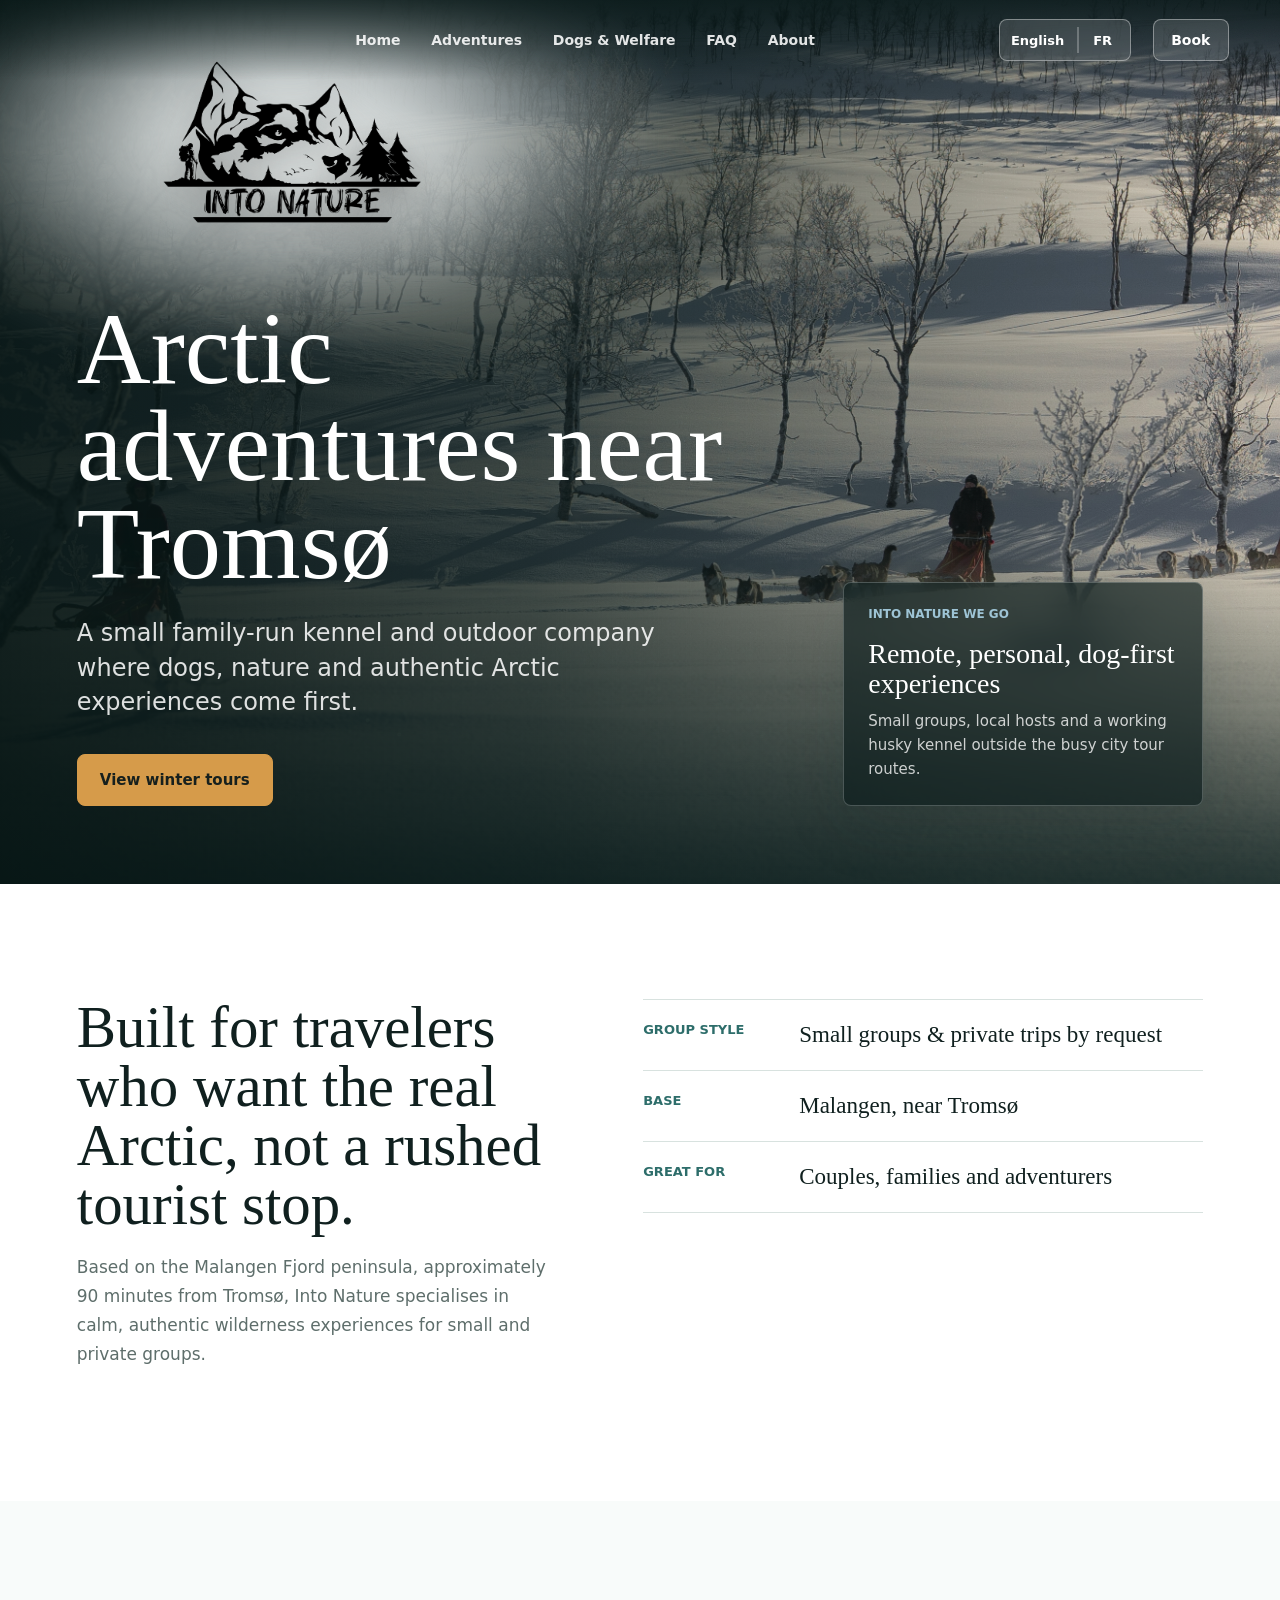
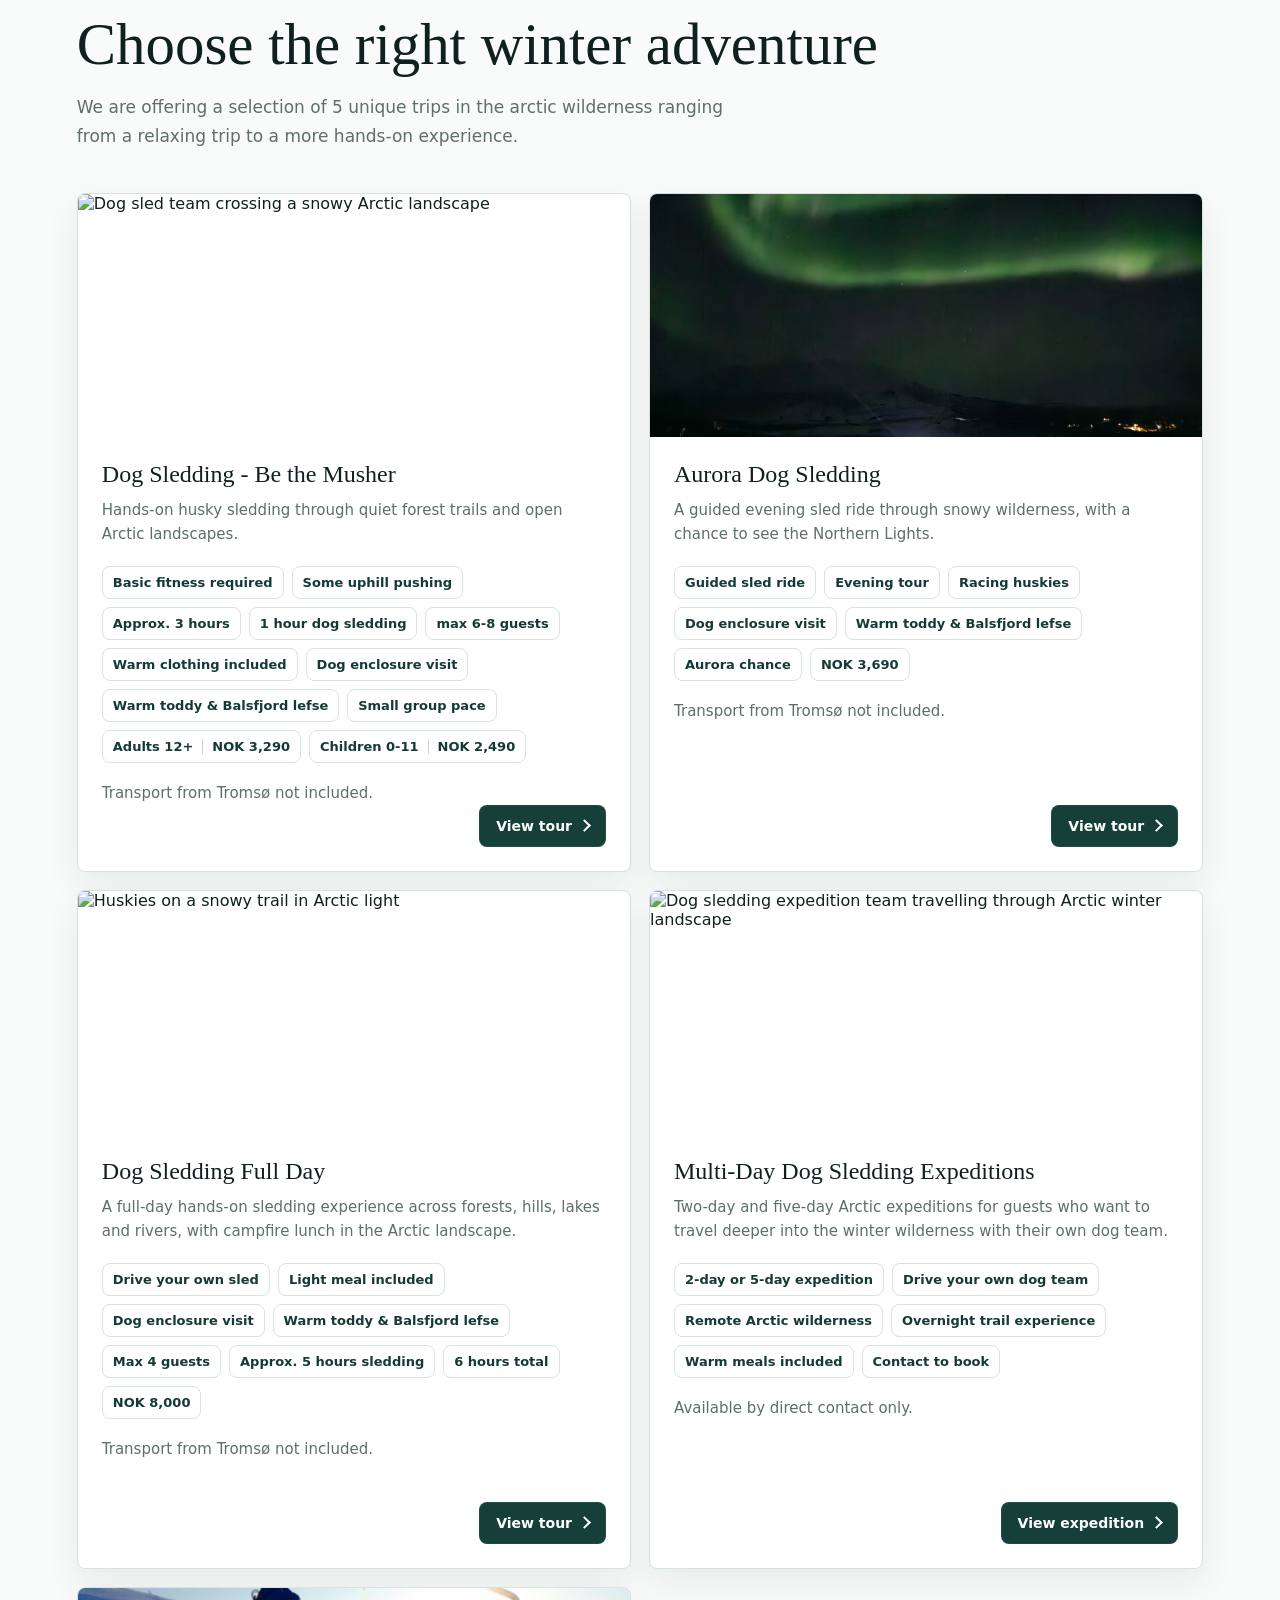
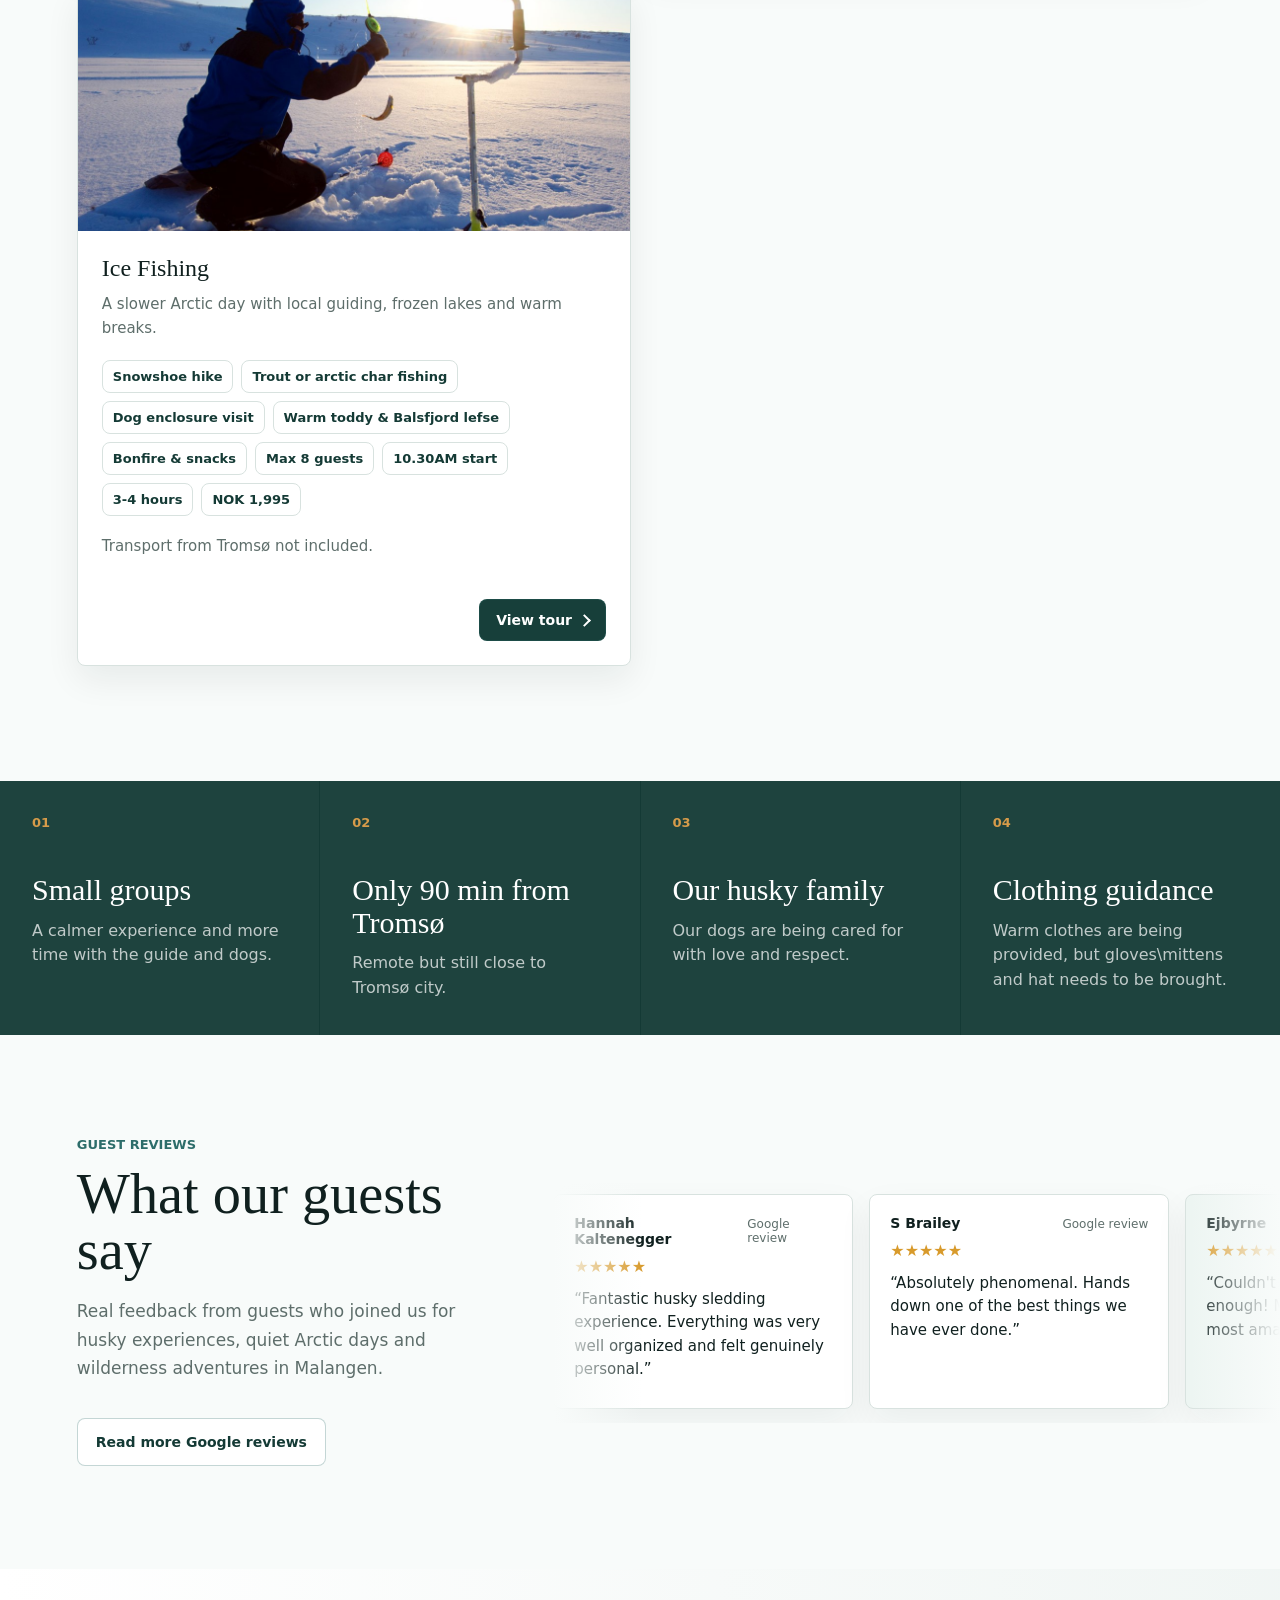
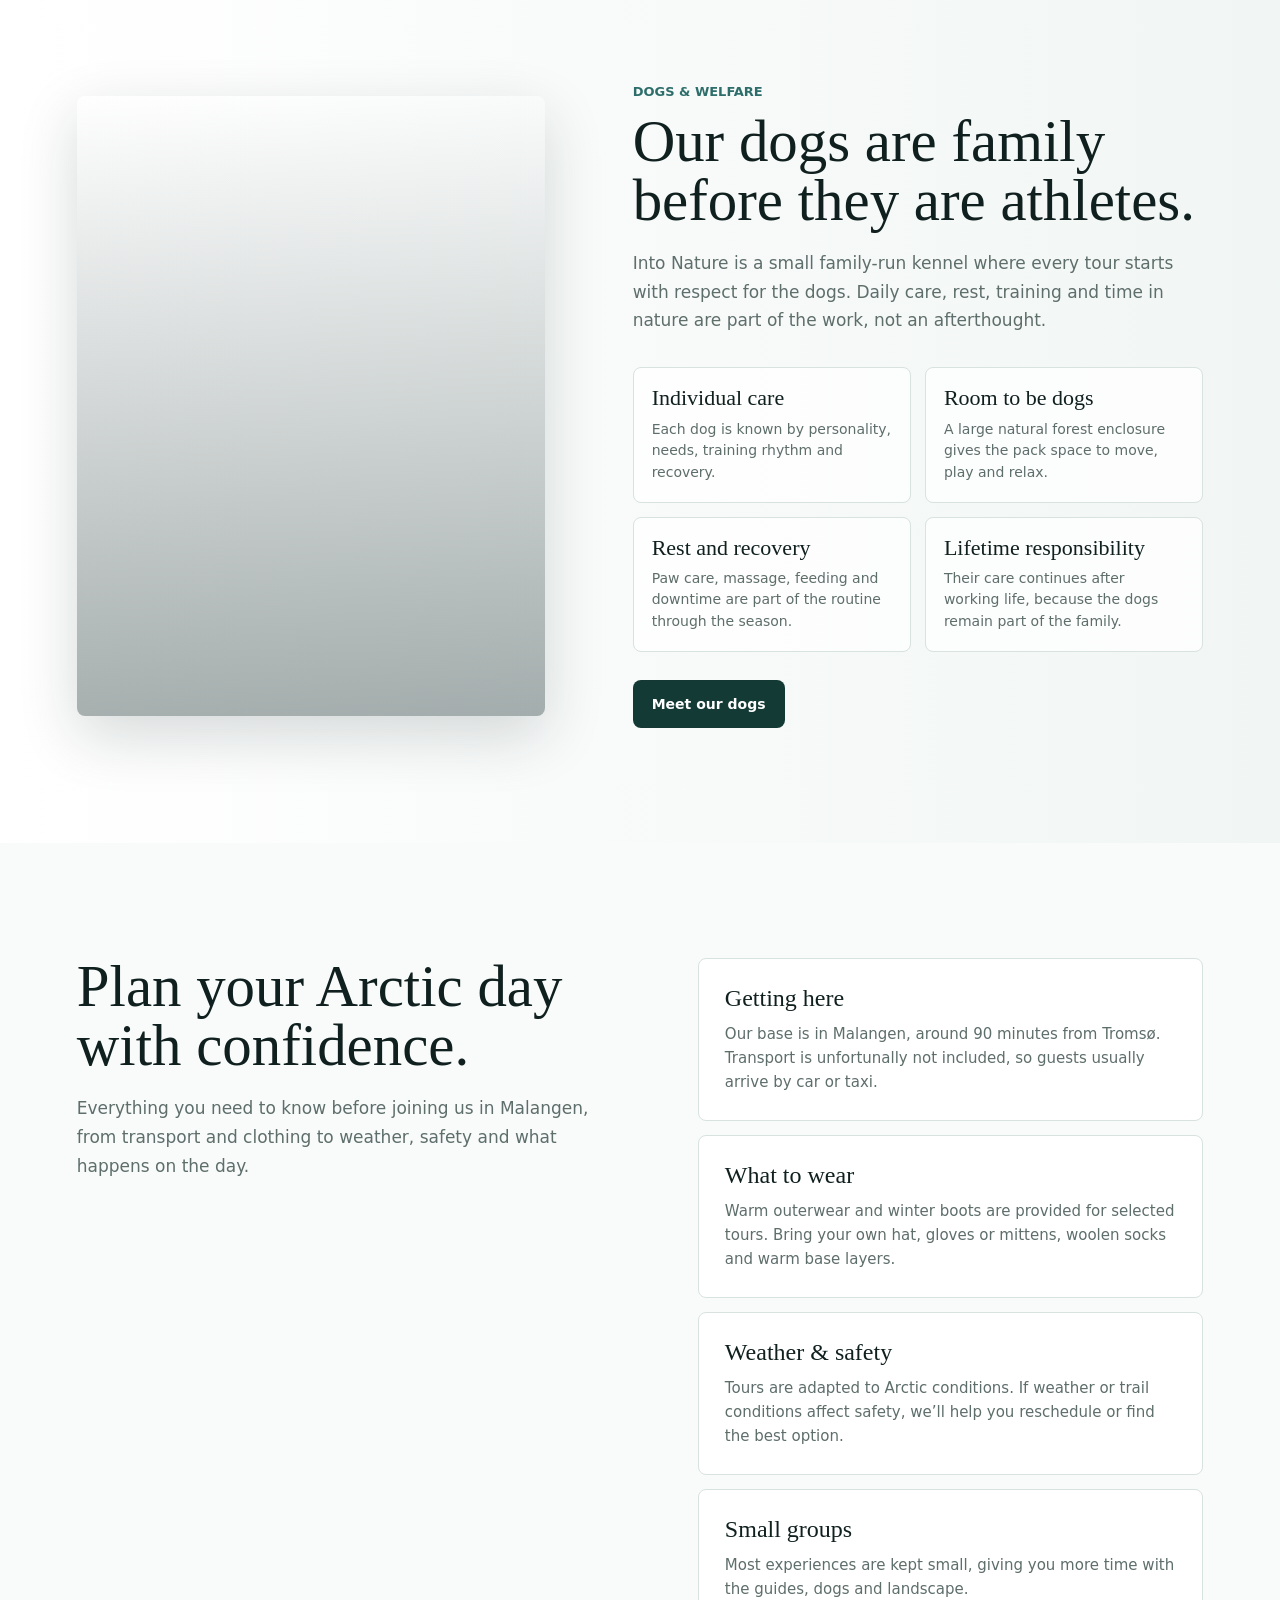
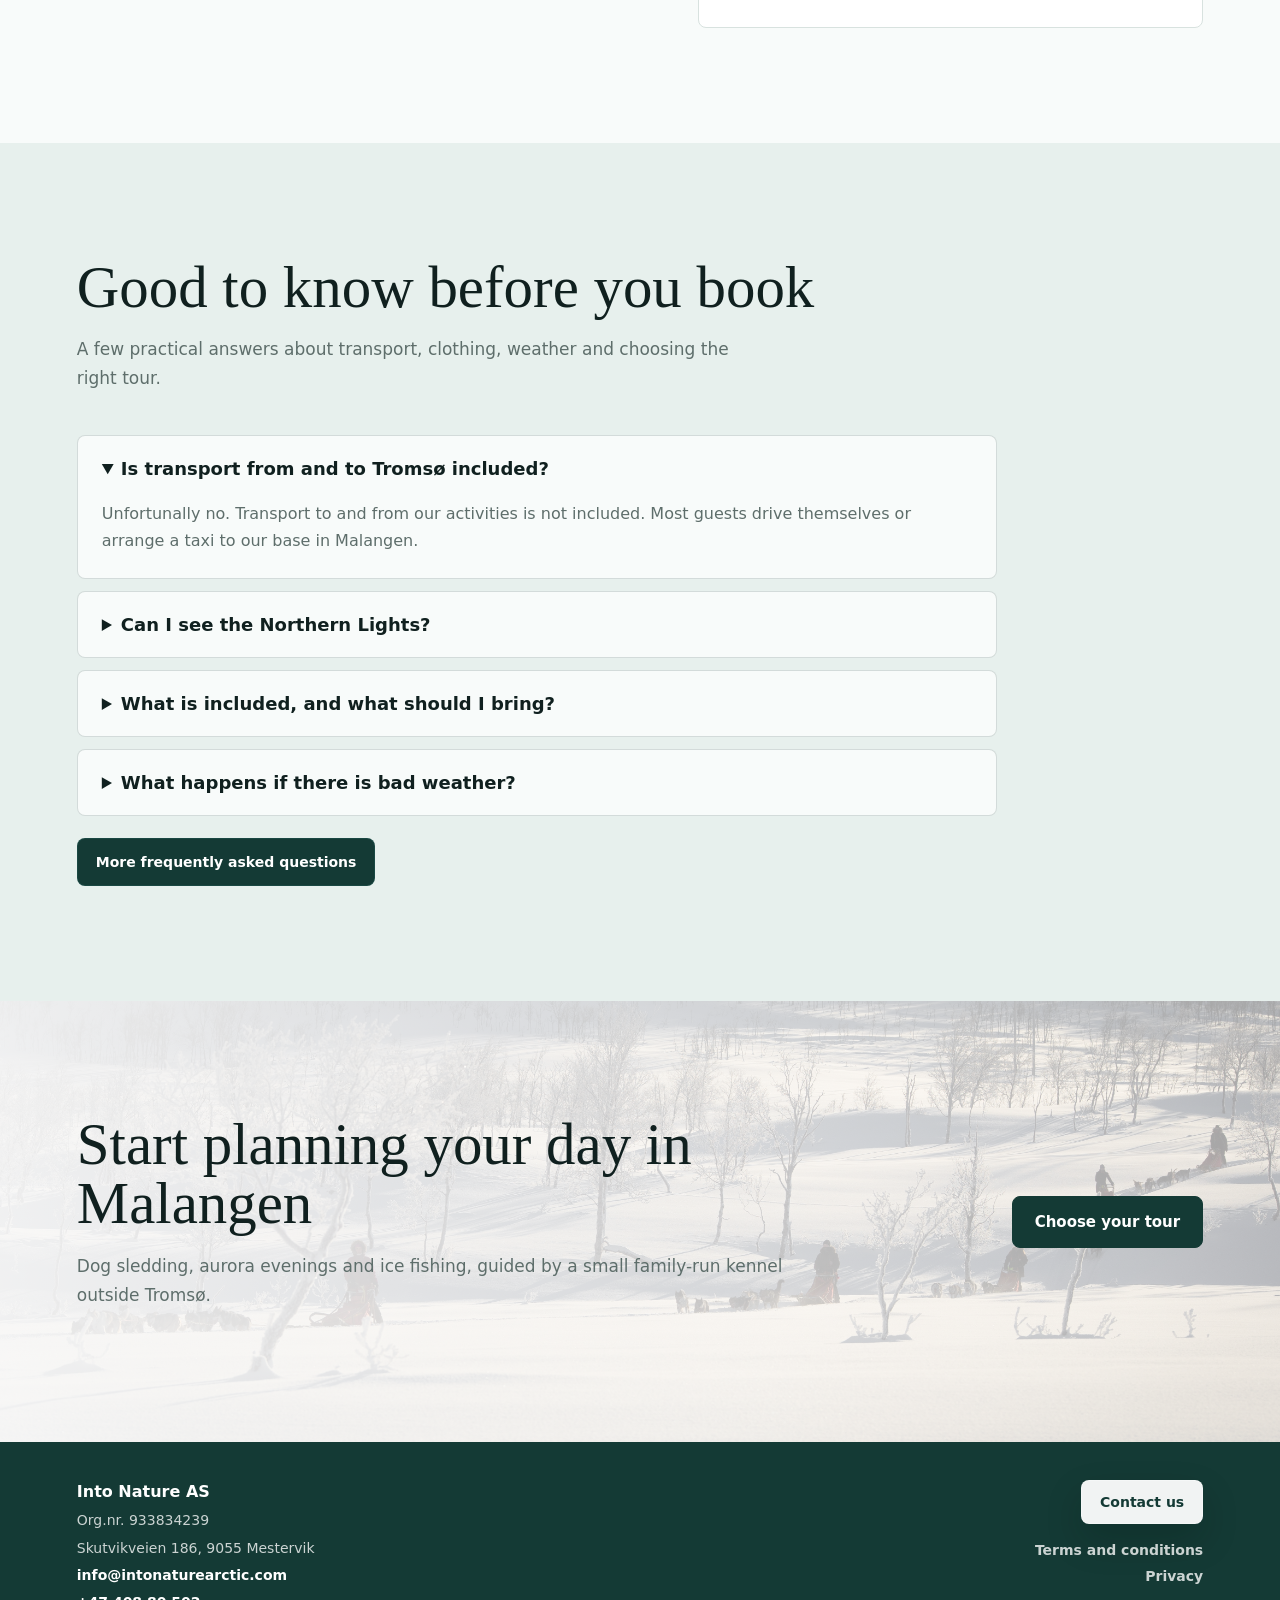
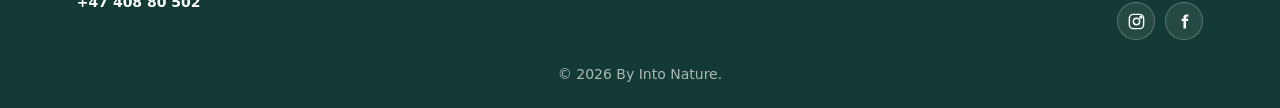
==== commit 2849a554: "- Added proper reviews - Changed book buttons to book now and linked each booking button to its resp" ====
--- a/index.html
+++ b/index.html
@@ -30,7 +30,7 @@
           <span class="language-toggle-current">English</span>
           <span class="language-toggle-next">FR</span>
         </button>
-        <a class="nav-cta" href="#booking">Book</a>
+        <a class="nav-cta" href="https://booking.intonaturearctic.com/">Book</a>
       </div>
       <nav class="mobile-menu" id="mobile-menu" aria-label="Mobile menu">
         <a href="#top">Home</a>
@@ -38,7 +38,7 @@
         <a href="#welfare">Dogs &amp; Welfare</a>
         <a href="#faq">FAQ</a>
         <a href="about.html">About</a>
-        <a class="mobile-book-link" href="#booking">Book</a>
+        <a class="mobile-book-link" href="https://booking.intonaturearctic.com/">Book</a>
       </nav>
     </header>
 
@@ -256,57 +256,52 @@
           <div class="review-track">
             <article class="review-card">
               <div class="review-meta">
-                <strong>Spoliver25</strong>
+                <strong>Hannah Kaltenegger</strong>
                 <span>Google review</span>
               </div>
               <div class="review-stars" aria-label="5 out of 5 stars">★★★★★</div>
               <p>
-                “The only place you should go for a husky experience. Truly
-                amazing! Absolutely phenomenal.”
+                “Fantastic husky sledding experience. Everything was very well organized and felt genuinely personal.”
               </p>
             </article>
             <article class="review-card">
               <div class="review-meta">
-                <strong>lesley19592016</strong>
+                <strong>S Brailey</strong>
                 <span>Google review</span>
               </div>
               <div class="review-stars" aria-label="5 out of 5 stars">★★★★★</div>
               <p>
-                “A wonderful place! Everything about Into Nature is absolutely
-                fantastic.”
+                “Absolutely phenomenal. Hands down one of the best things we have ever done.”
               </p>
             </article>
             <article class="review-card review-card-soft">
               <div class="review-meta">
-                <strong>Google guests</strong>
-                <span>More reviews</span>
-              </div>
-              <div class="review-stars" aria-label="5 out of 5 stars">★★★★★</div>
-              <p>
-                Guests mention the dogs, calm guiding and personal feeling as
-                reasons the experience stands out.
-              </p>
-            </article>
-            <article class="review-card">
-              <div class="review-meta">
-                <strong>Spoliver25</strong>
+                <strong>Ejbyrne</strong>
                 <span>Google review</span>
               </div>
               <div class="review-stars" aria-label="5 out of 5 stars">★★★★★</div>
               <p>
-                “The only place you should go for a husky experience. Truly
-                amazing! Absolutely phenomenal.”
+                “Couldn't recommend Into Nature enough! My family and I had THE most amazing time.”
               </p>
             </article>
             <article class="review-card">
               <div class="review-meta">
-                <strong>lesley19592016</strong>
+                <strong>Rosa Burggraaff</strong>
                 <span>Google review</span>
               </div>
               <div class="review-stars" aria-label="5 out of 5 stars">★★★★★</div>
               <p>
-                “A wonderful place! Everything about Into Nature is absolutely
-                fantastic.”
+                “We had an amazing experience! The dogs were incredibly friendly and clearly well cared for, which showed in their enthusiasm.”
+              </p>
+            </article>
+            <article class="review-card">
+              <div class="review-meta">
+                <strong>Amy Glass</strong>
+                <span>Google review</span>
+              </div>
+              <div class="review-stars" aria-label="5 out of 5 stars">★★★★★</div>
+              <p>
+                “Quentin, the dogs and his staff were great. It was a wonderful and intimate experience which was such a nice change from most high volume tourist tours.”
               </p>
             </article>
           </div>
--- a/css/styles.css
+++ b/css/styles.css
@@ -1488,6 +1488,14 @@
   gap: 18px;
 }
 
+.form-honeypot {
+  position: absolute;
+  left: -9999px;
+  width: 1px;
+  height: 1px;
+  overflow: hidden;
+}
+
 .contact-form label {
   display: grid;
   gap: 8px;
@@ -1622,11 +1630,24 @@
   margin-top: 22px;
 }
 
+.contact-form .button:disabled {
+  cursor: wait;
+  opacity: 0.72;
+}
+
 .form-status {
   margin: 16px 0 0;
   color: var(--muted);
   font-size: 14px;
   line-height: 1.55;
+}
+
+.form-status.is-success {
+  color: #1b6b43;
+}
+
+.form-status.is-error {
+  color: #9f2f2f;
 }
 
 .activity-nav {
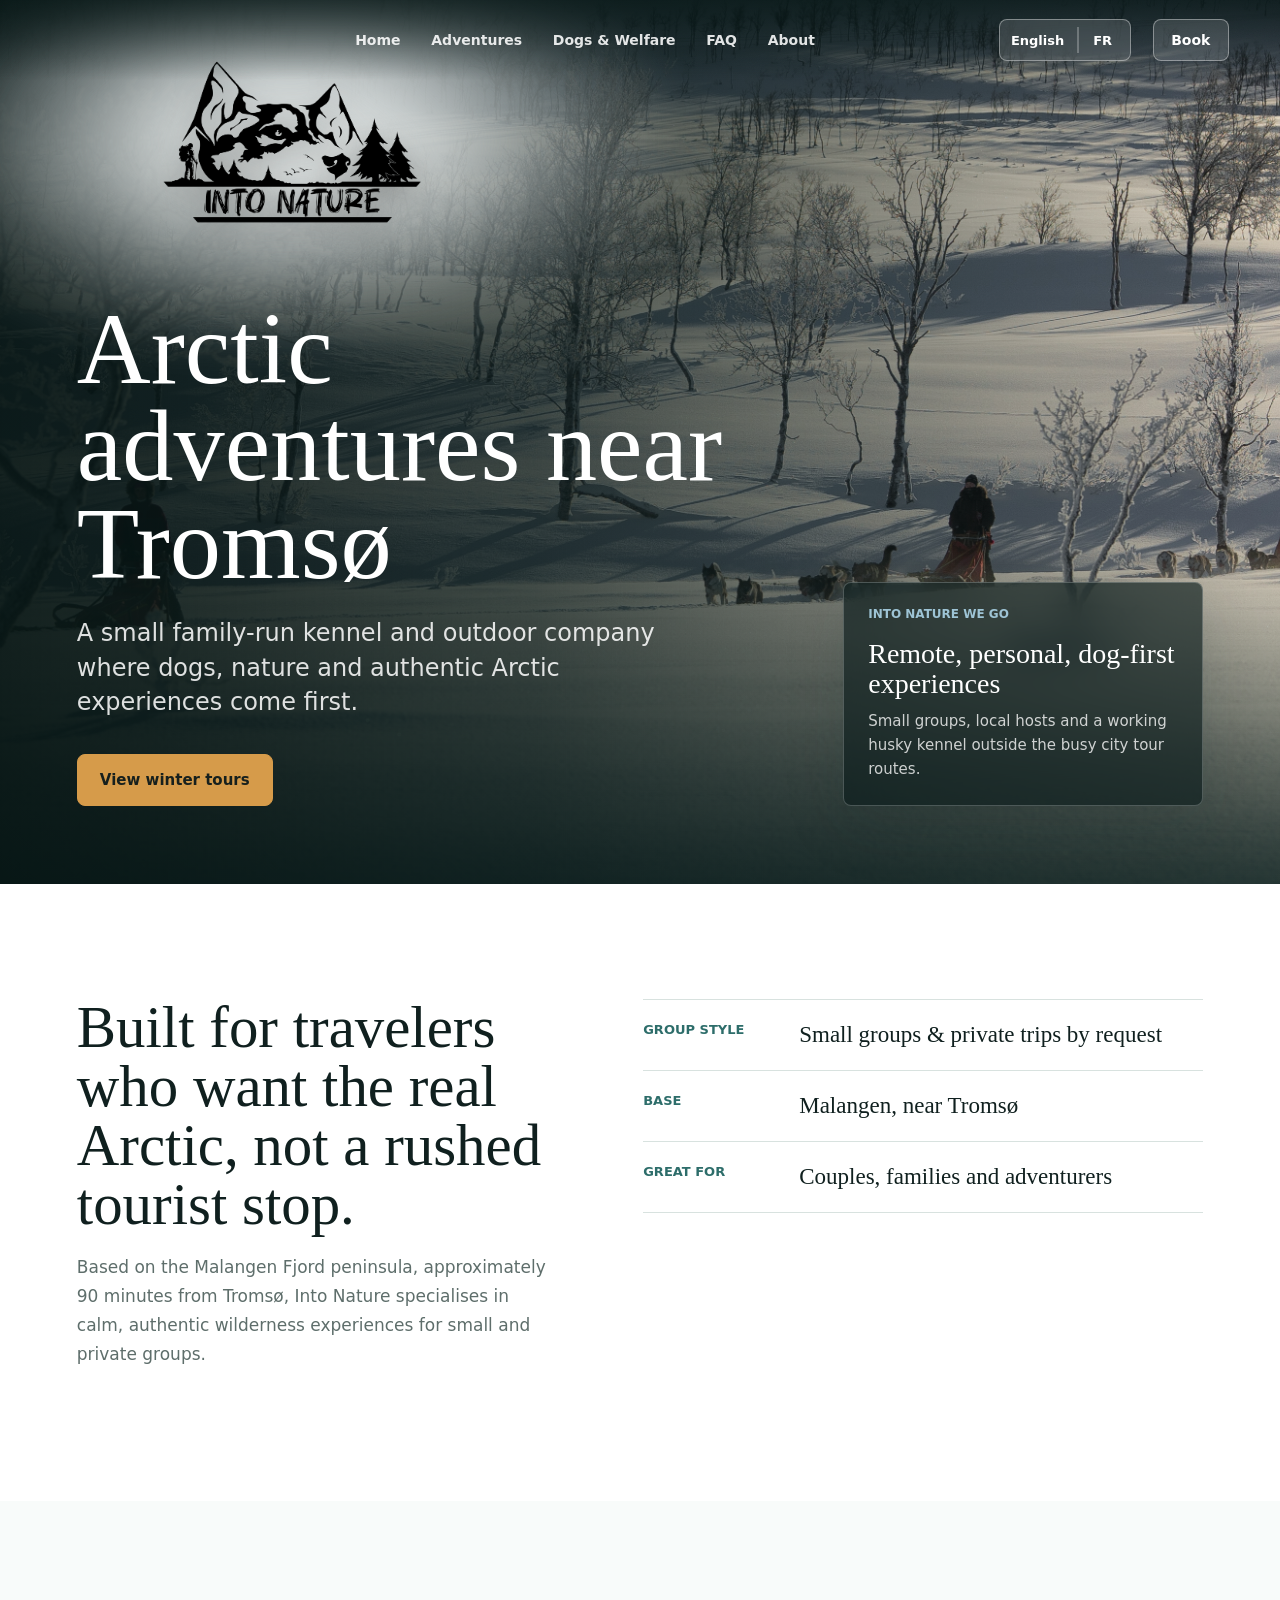
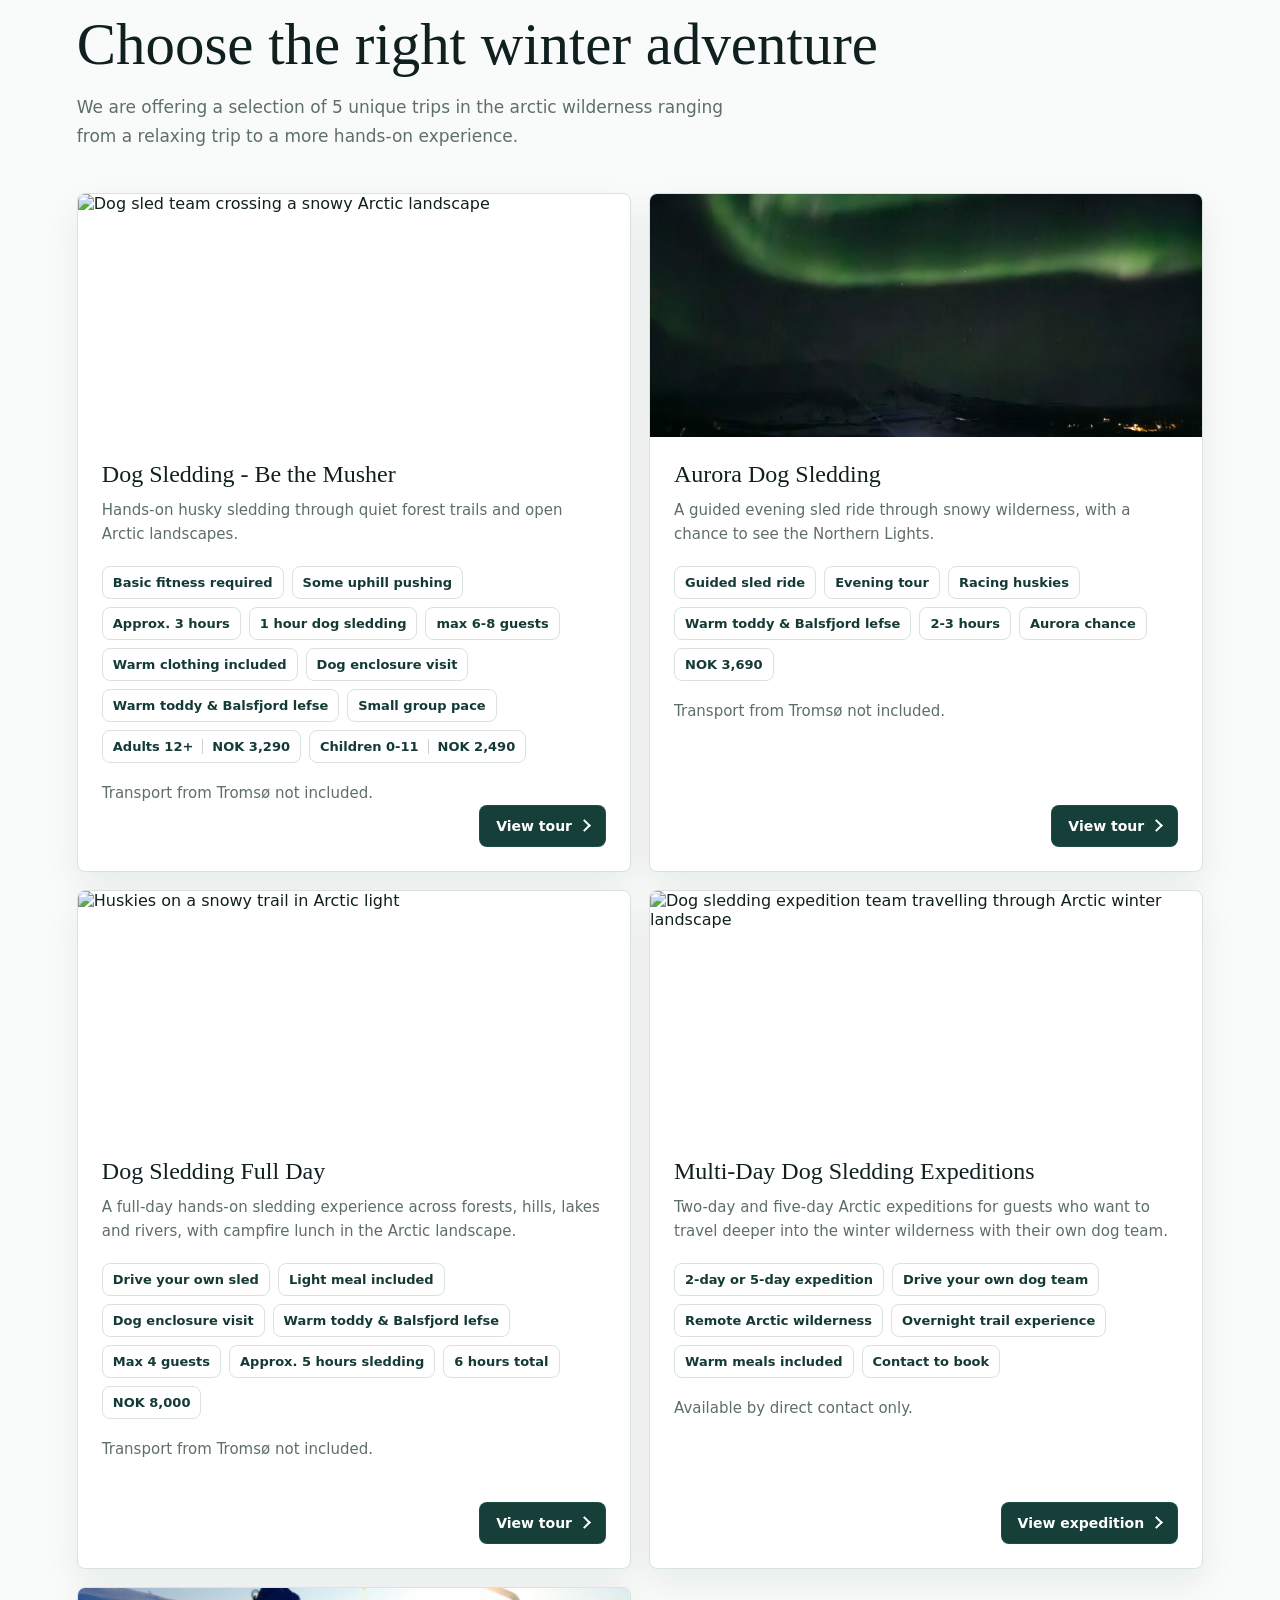
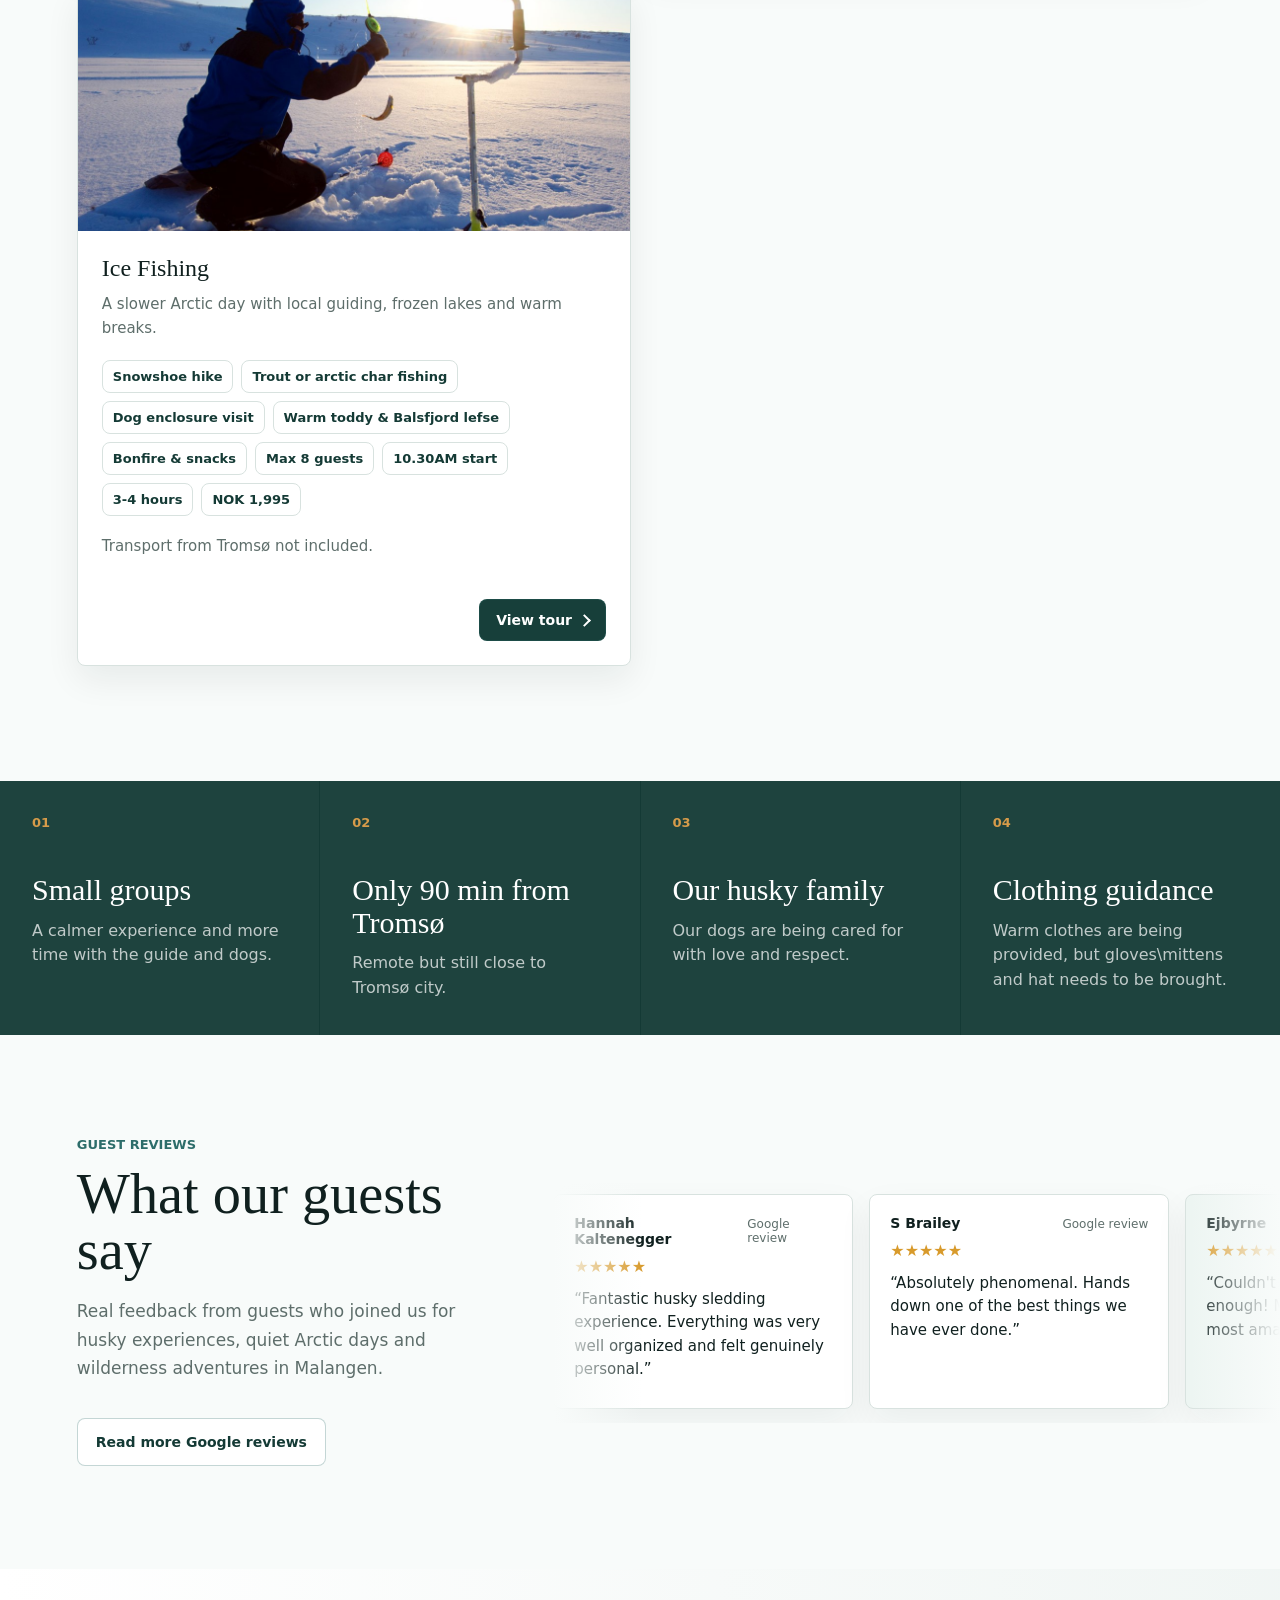
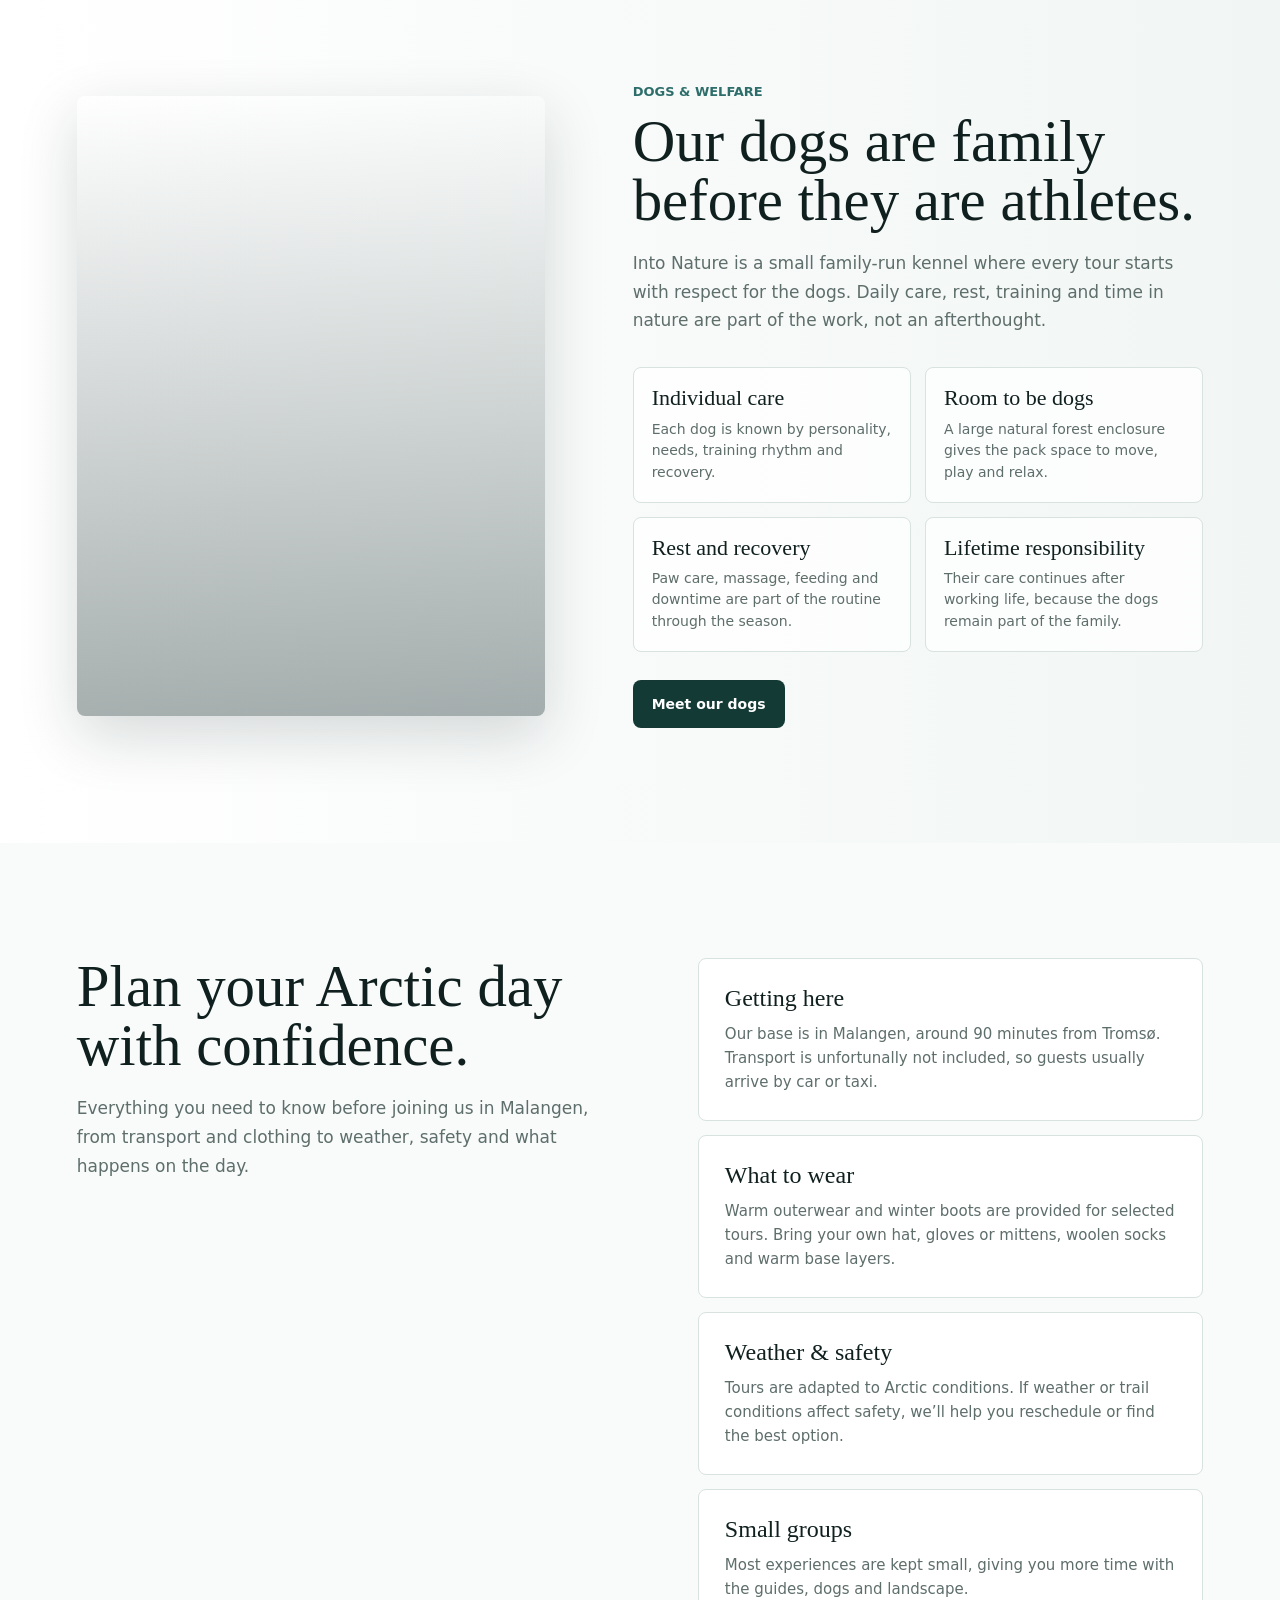
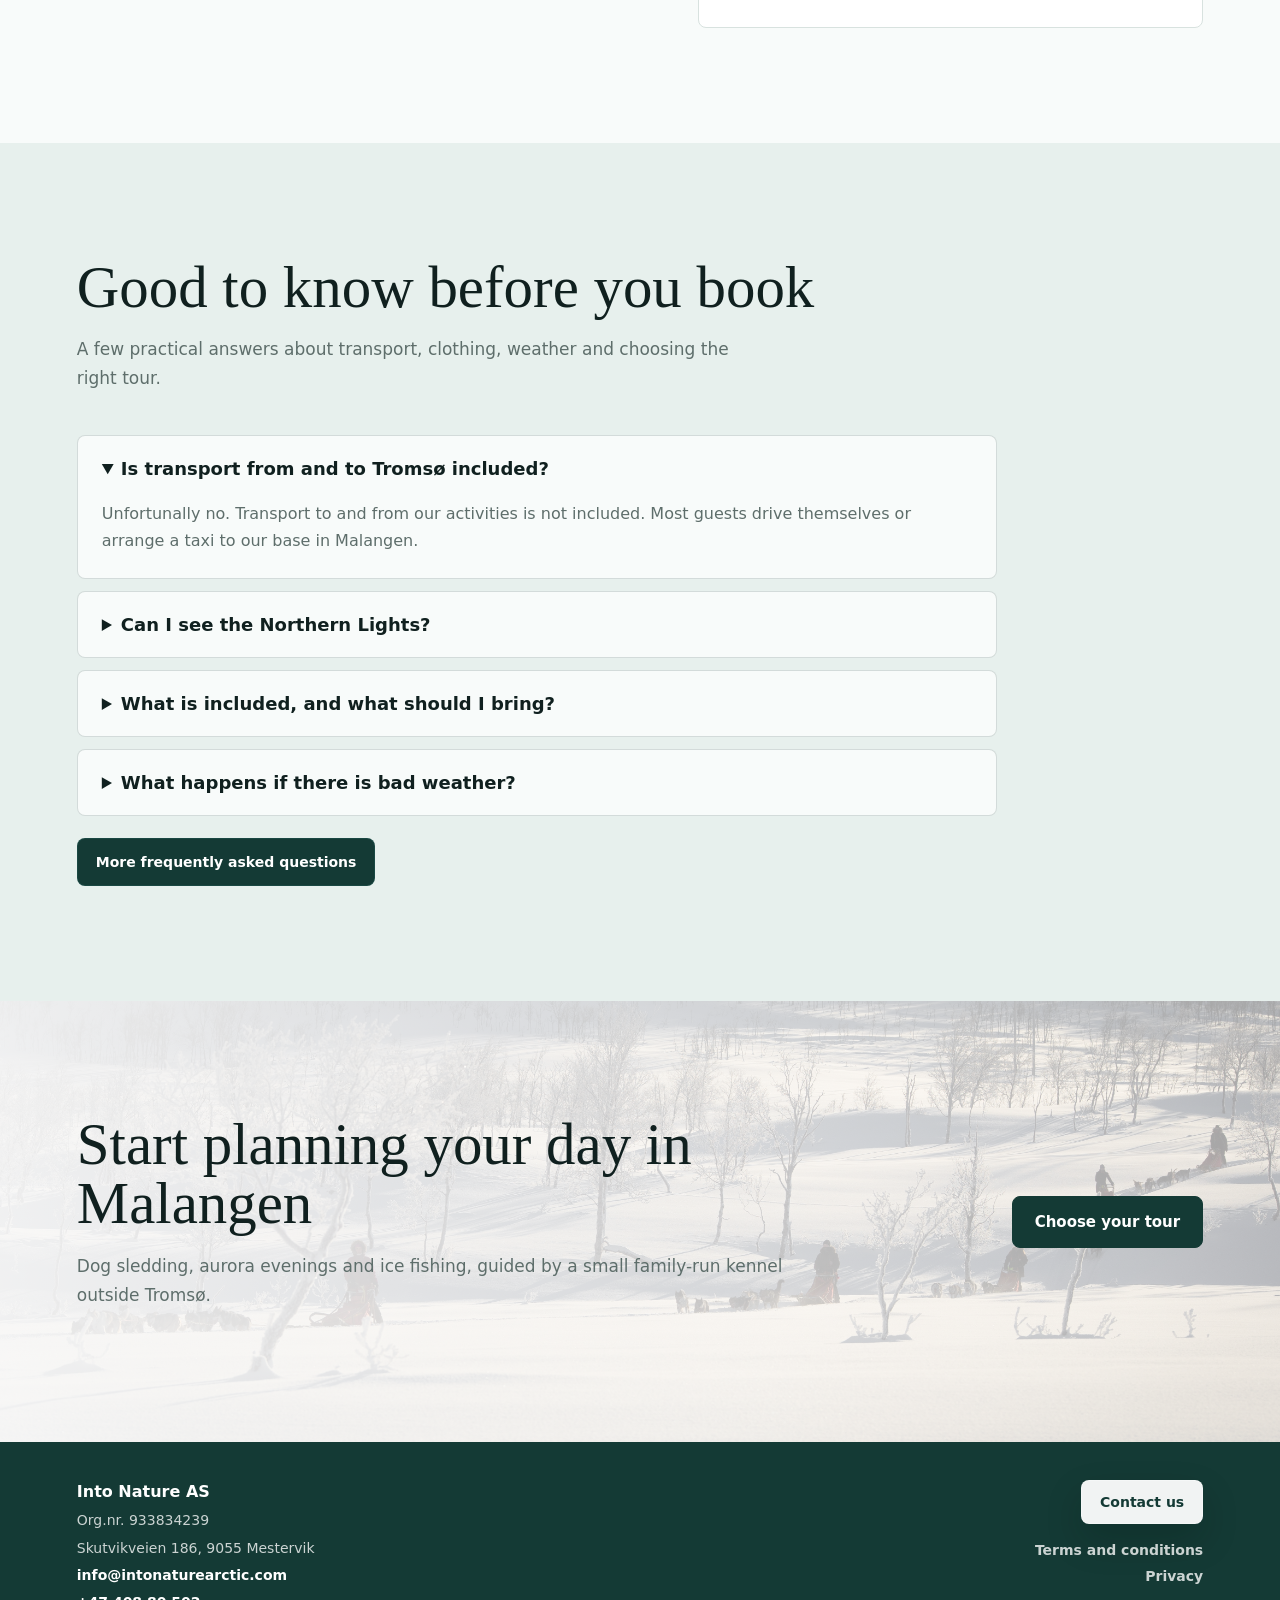
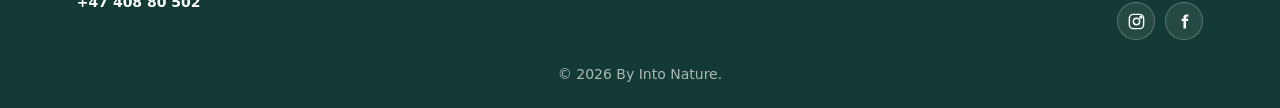
==== commit 09d47c04: "Update Aurora details and French translations - Added 2-3 hours to Aurora Dog Sledding on the landin" ====
--- a/index.html
+++ b/index.html
@@ -137,8 +137,8 @@
                 <li>Guided sled ride</li>
                 <li>Evening tour</li>
                 <li>Racing huskies</li>
-                <li>Dog enclosure visit</li>
                 <li>Warm toddy & Balsfjord lefse</li>
+                <li>2-3 hours</li>
                 <li>Aurora chance</li>
                 <li>NOK 3,690</li>
               </ul>
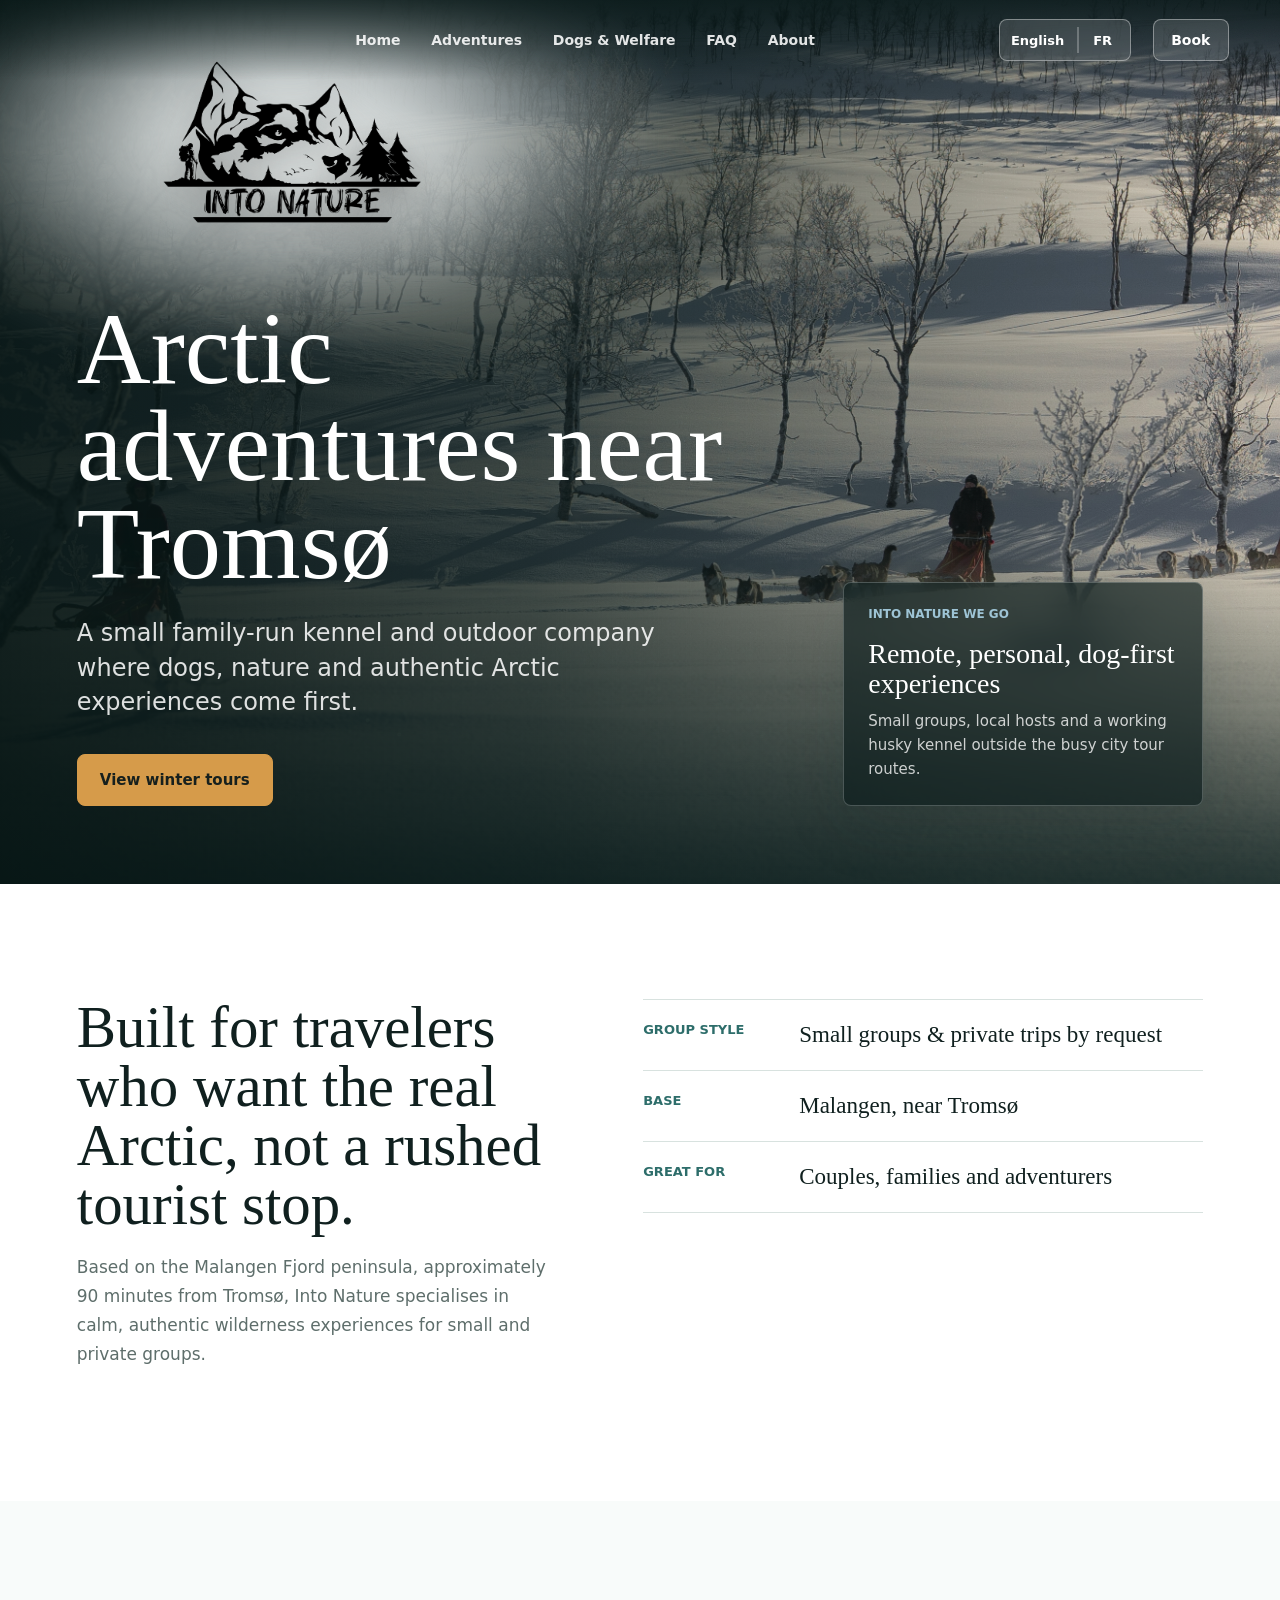
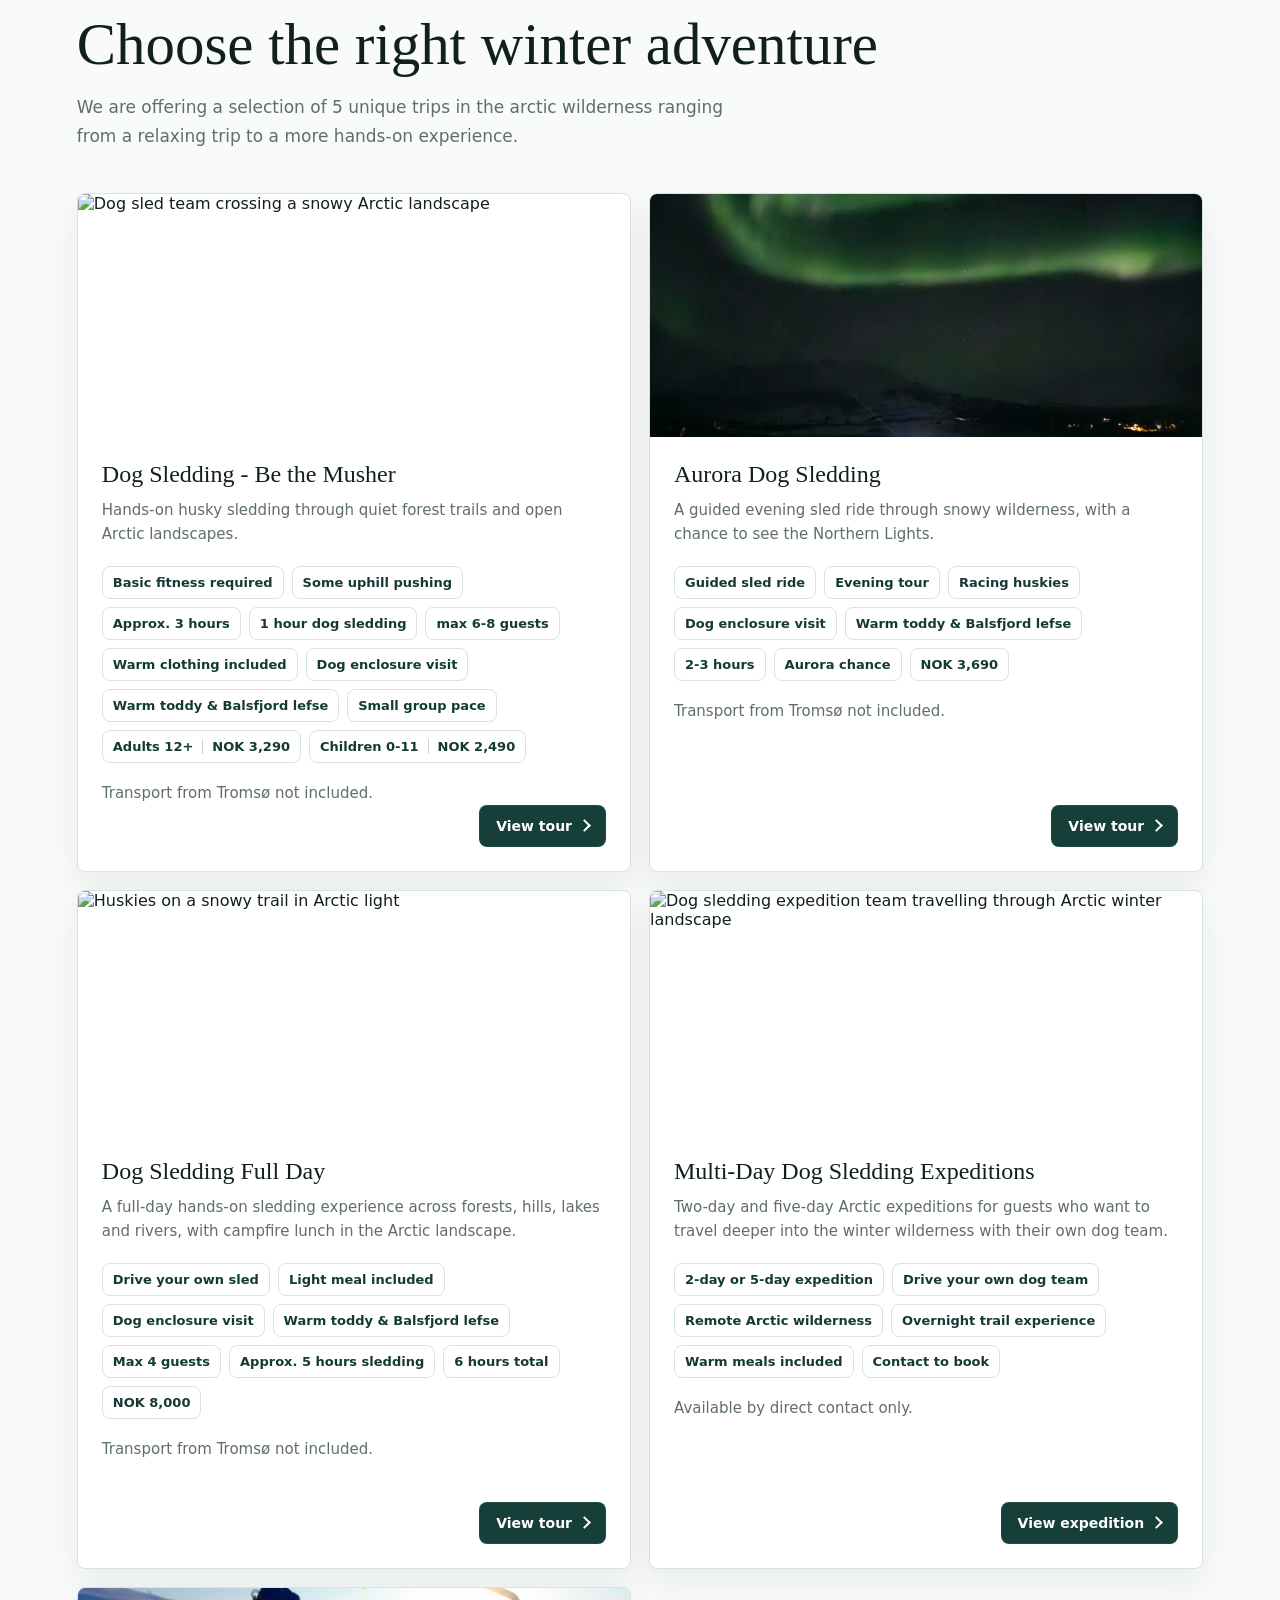
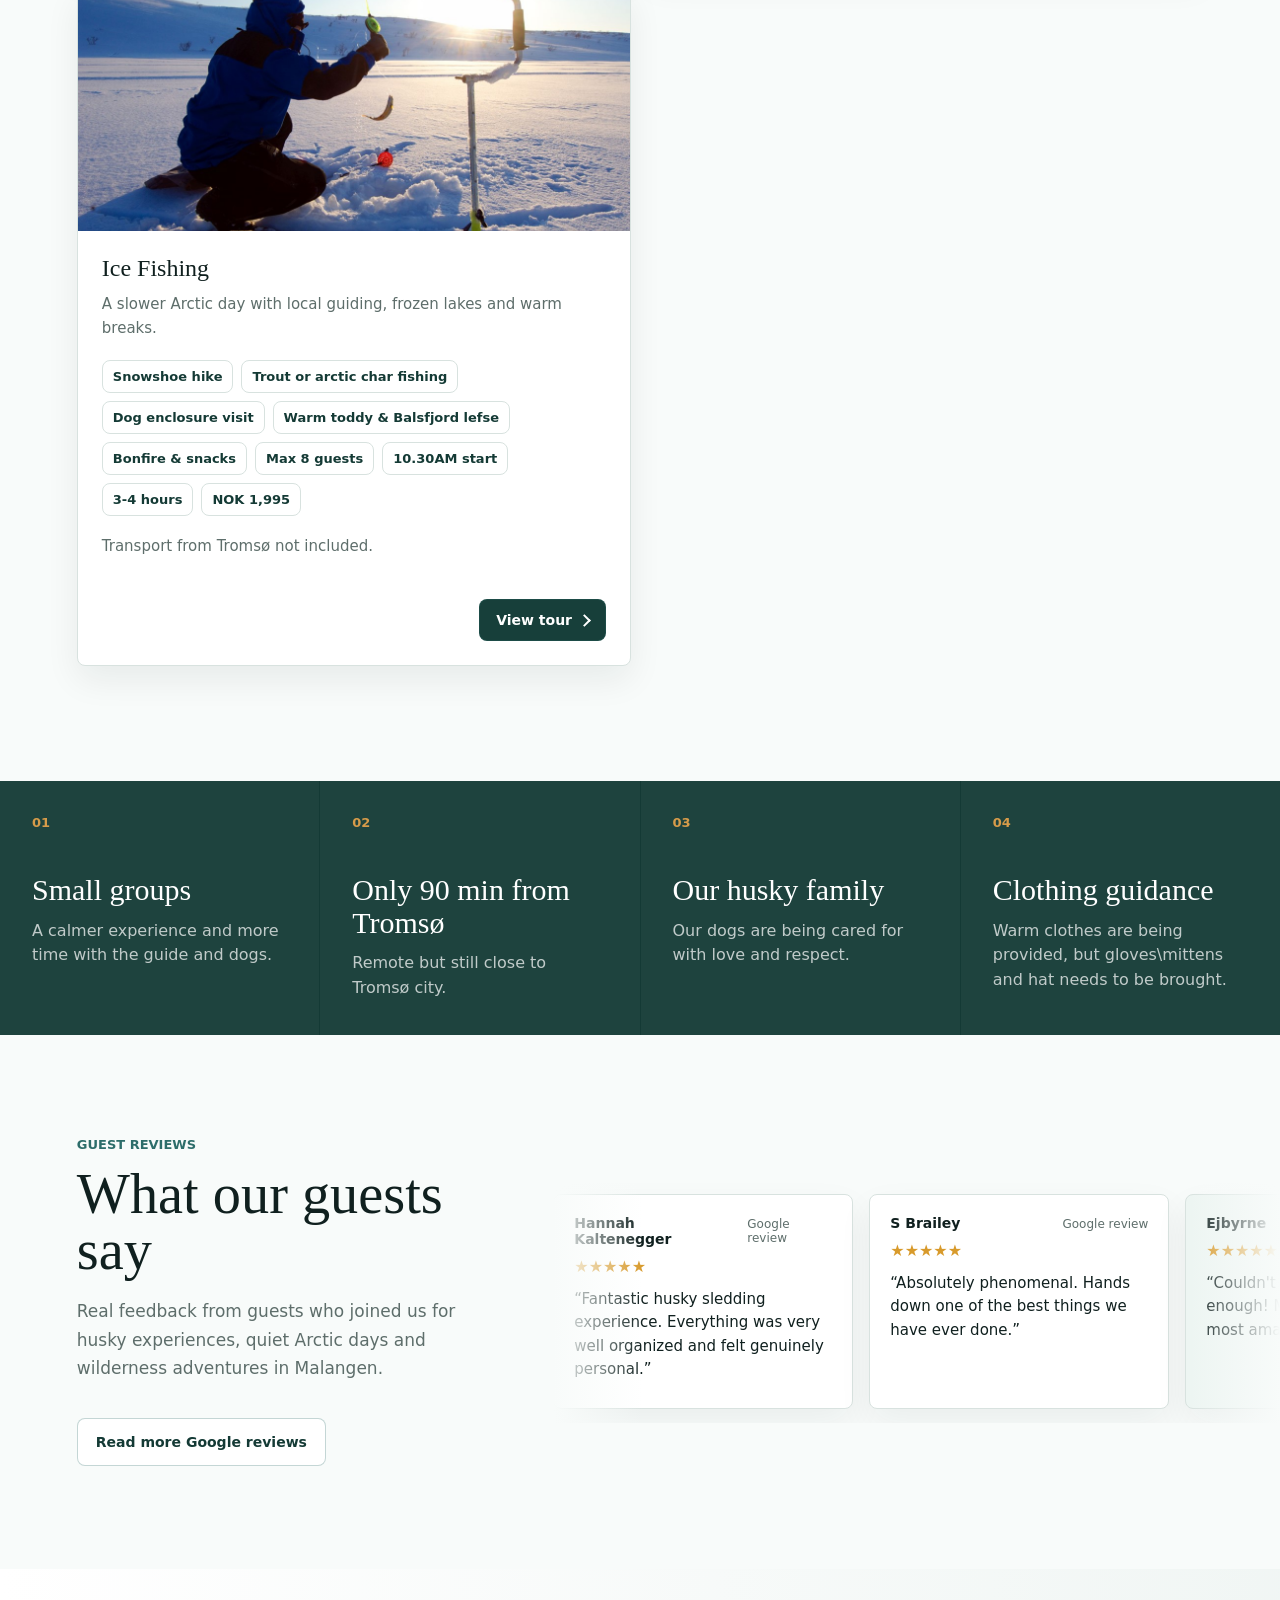
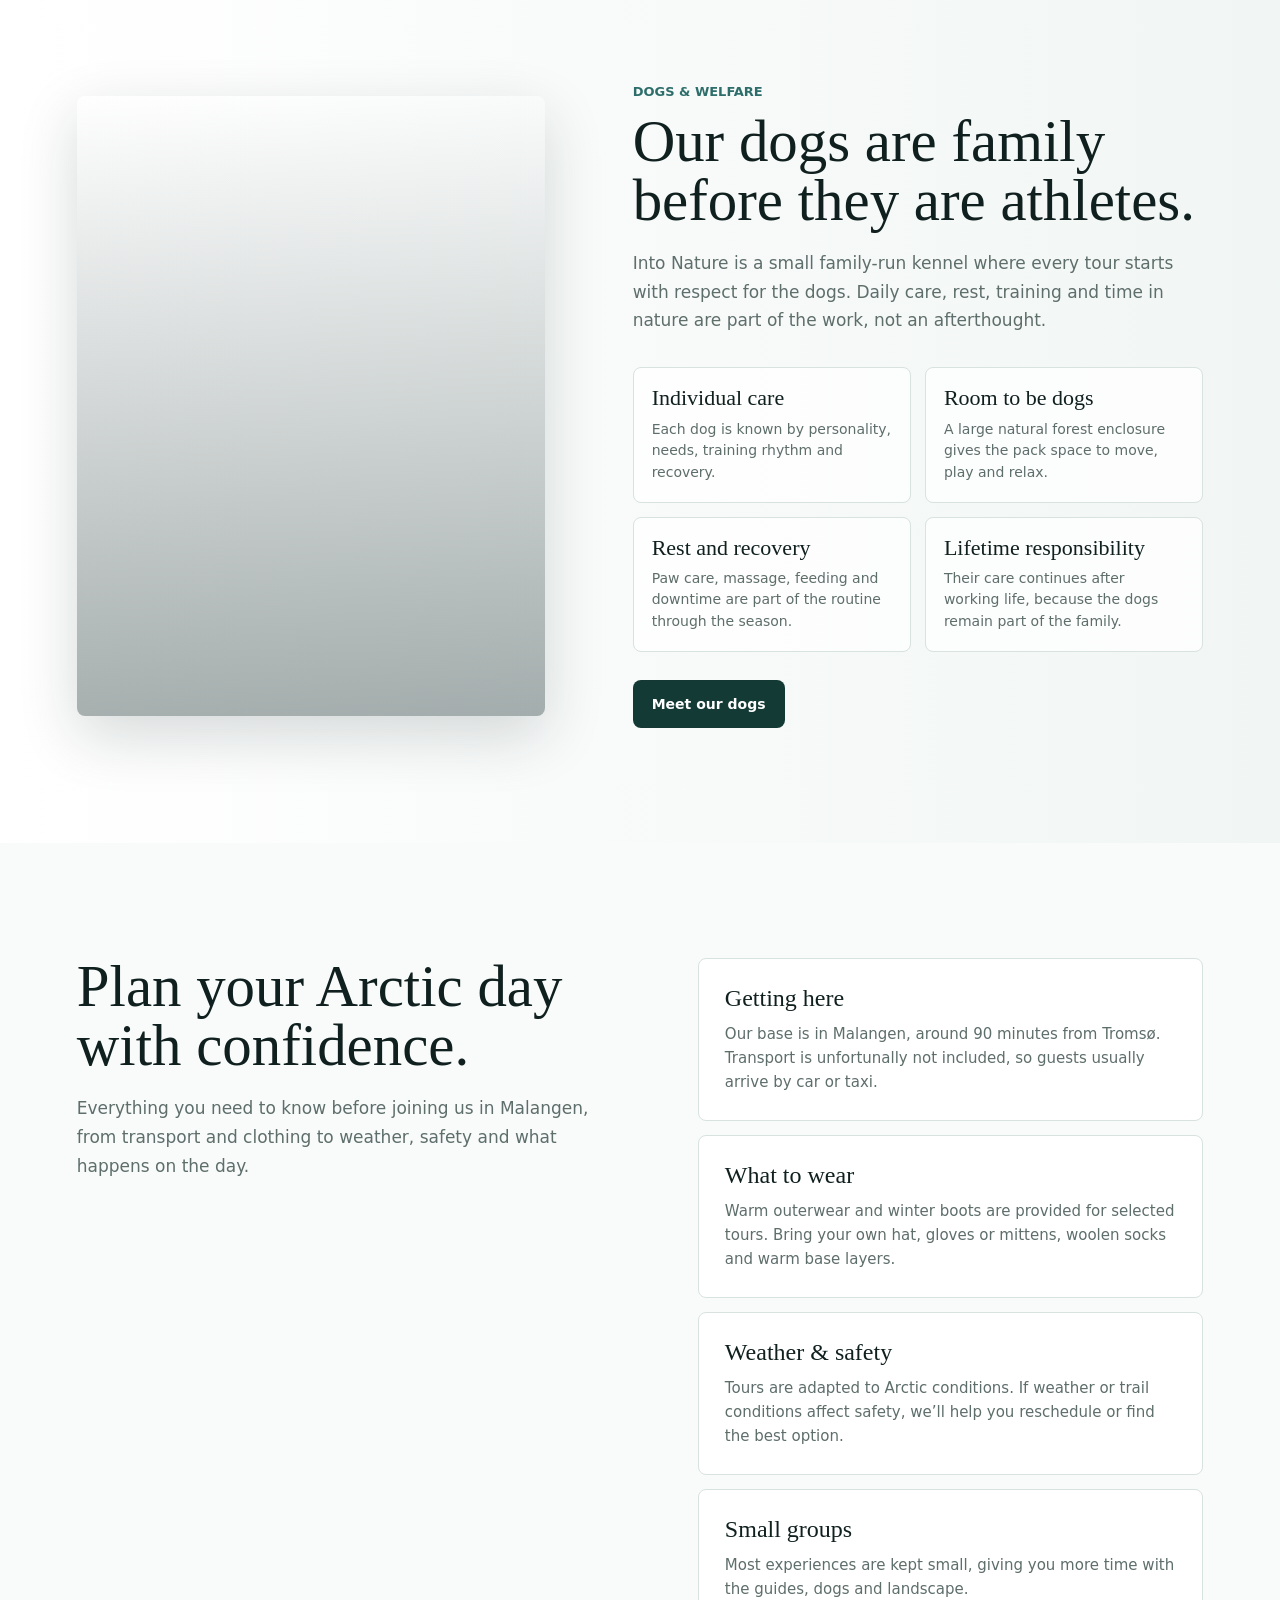
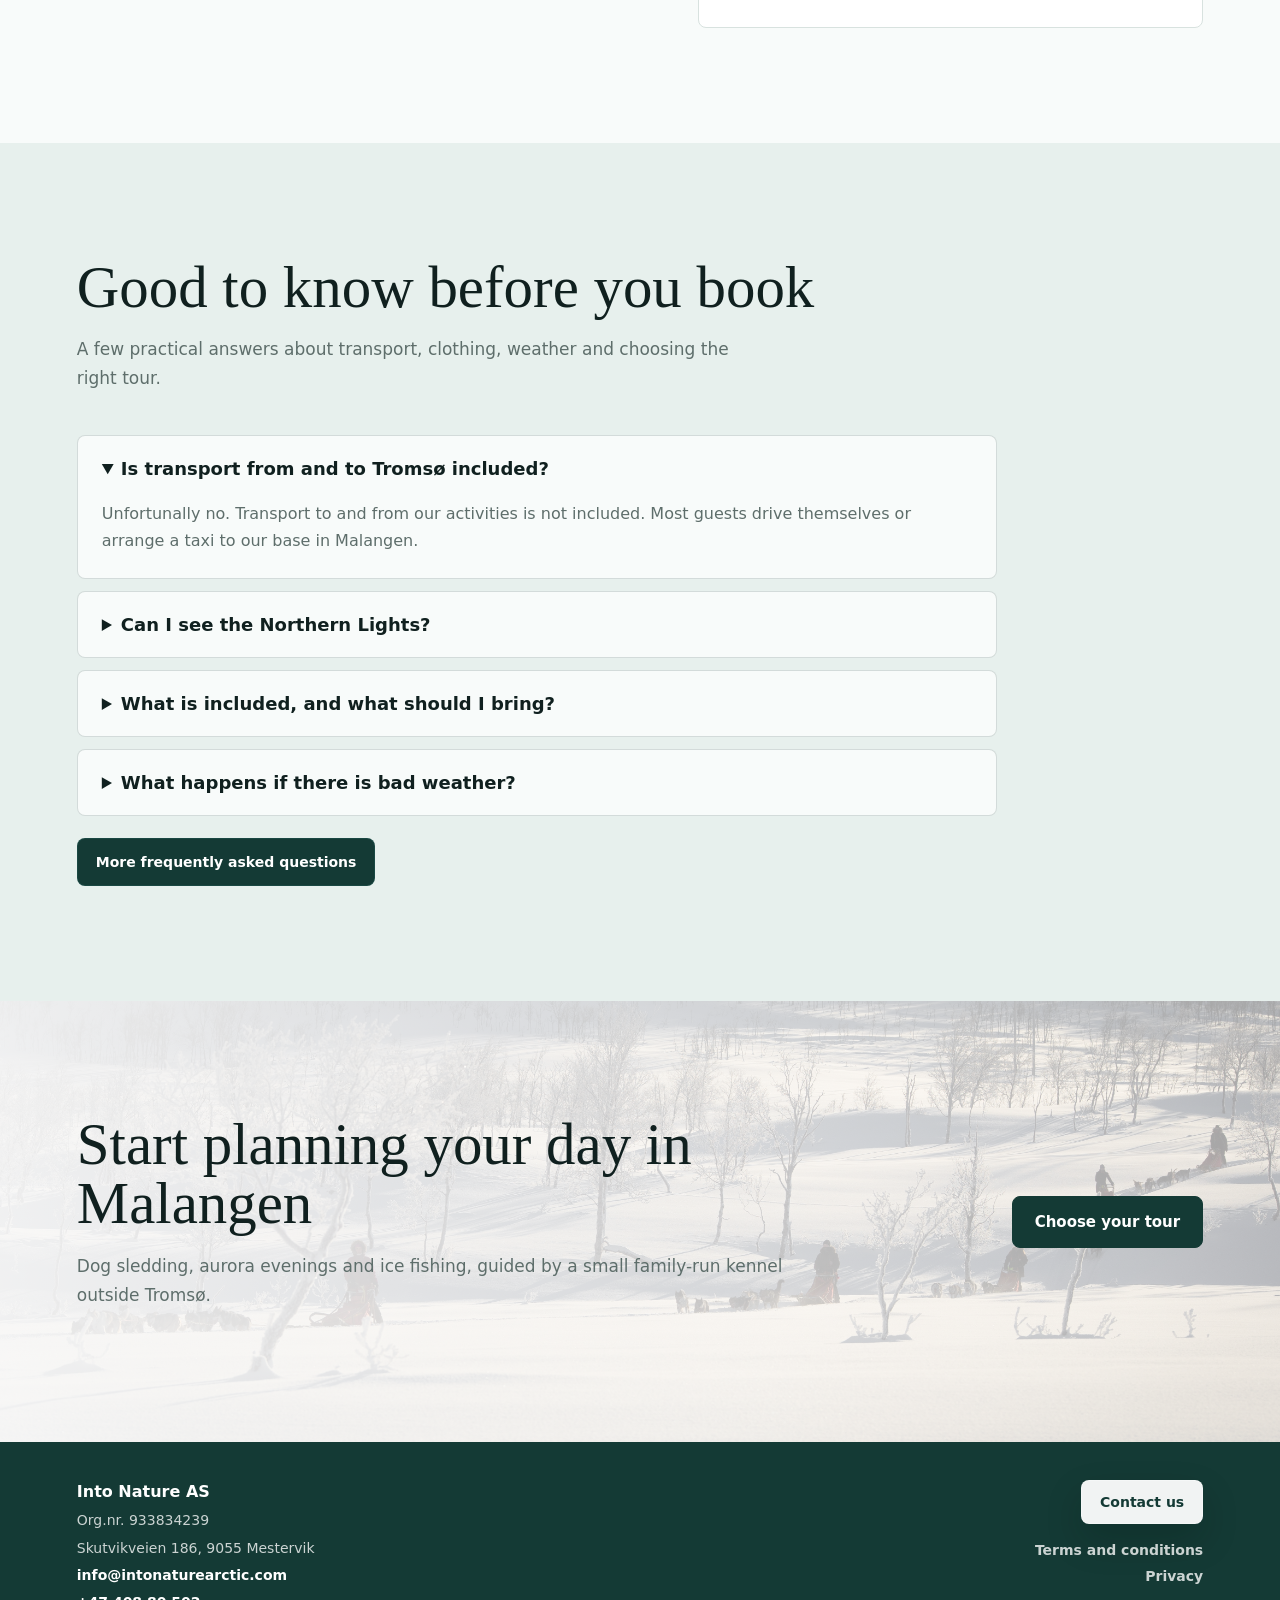
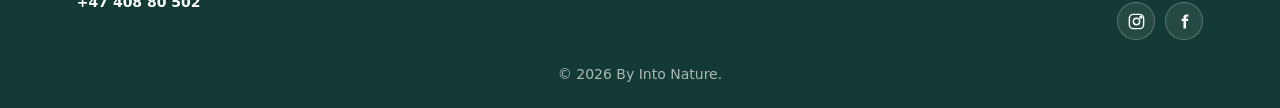
==== commit de85abd0: "Restore Aurora enclosure tag and contact translation - Restored Dog enclosure visit on the Aurora la" ====
--- a/index.html
+++ b/index.html
@@ -137,6 +137,7 @@
                 <li>Guided sled ride</li>
                 <li>Evening tour</li>
                 <li>Racing huskies</li>
+                <li>Dog enclosure visit</li>
                 <li>Warm toddy & Balsfjord lefse</li>
                 <li>2-3 hours</li>
                 <li>Aurora chance</li>
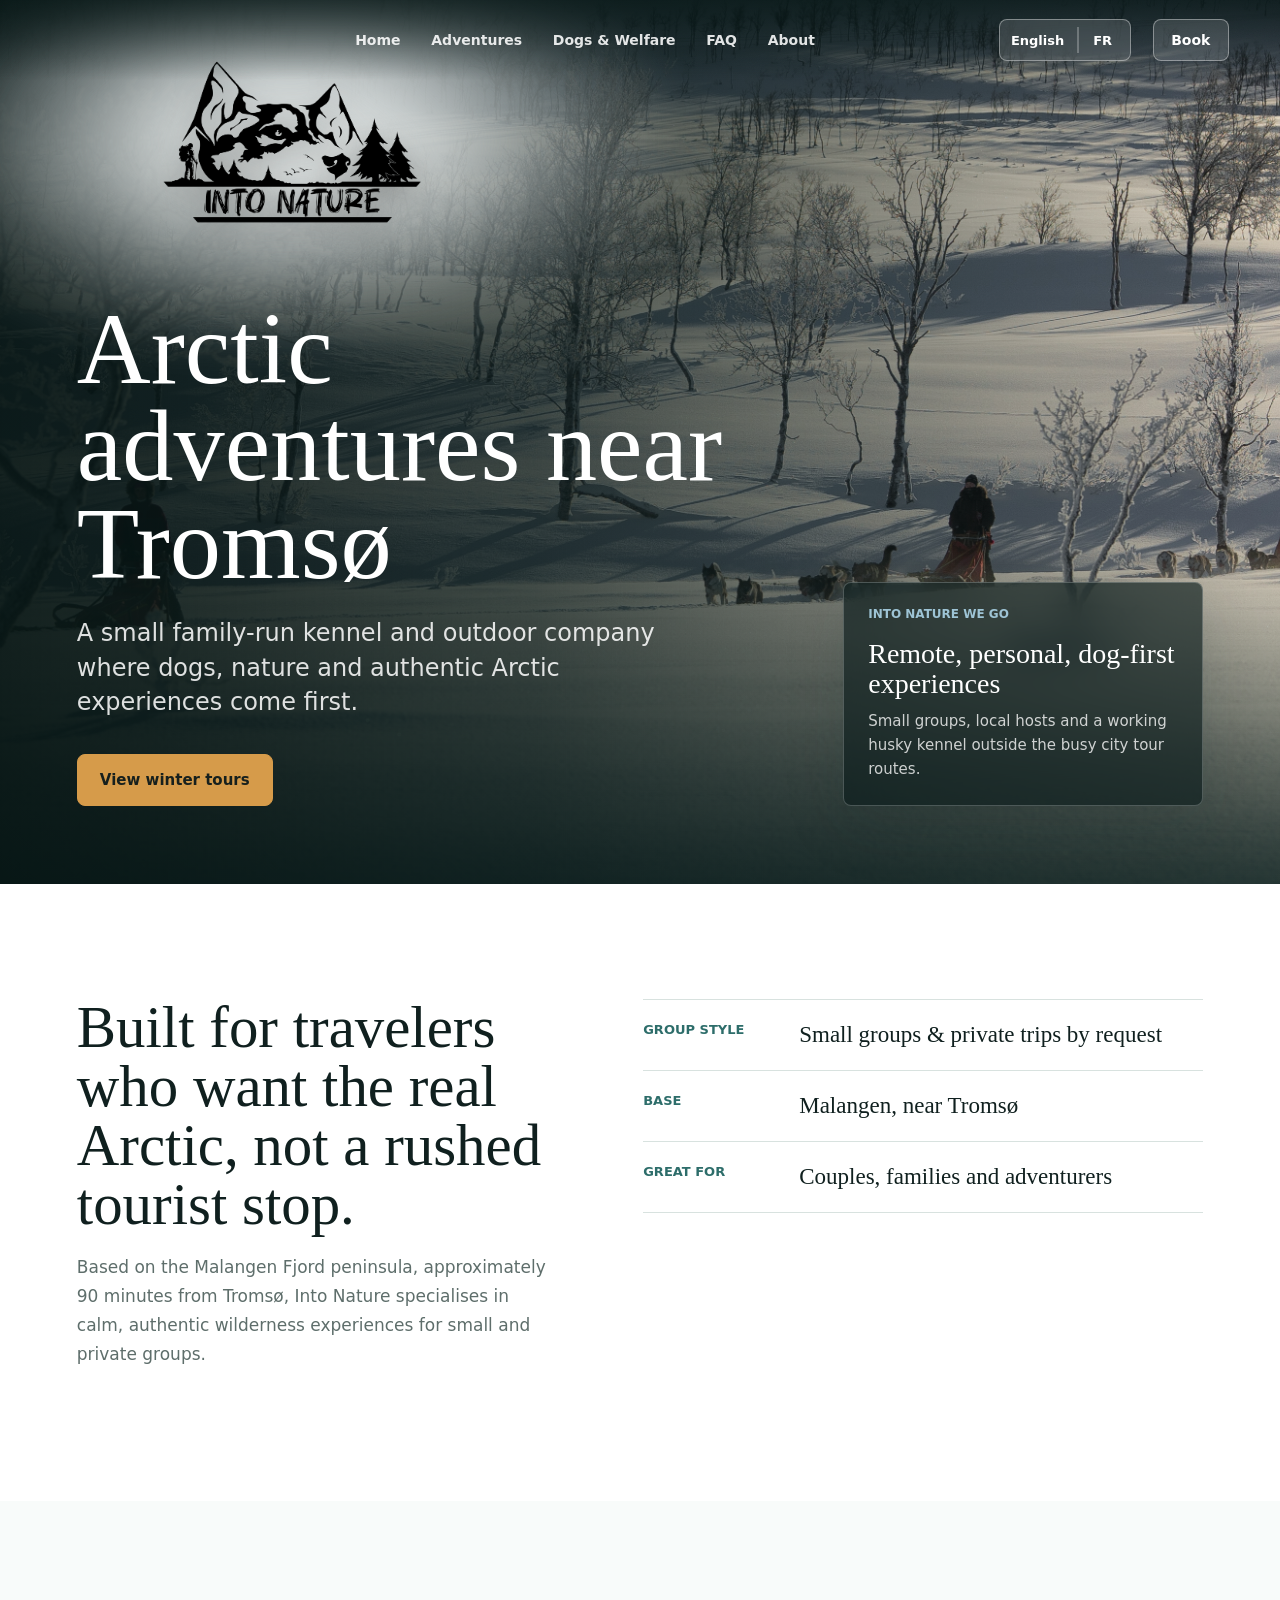
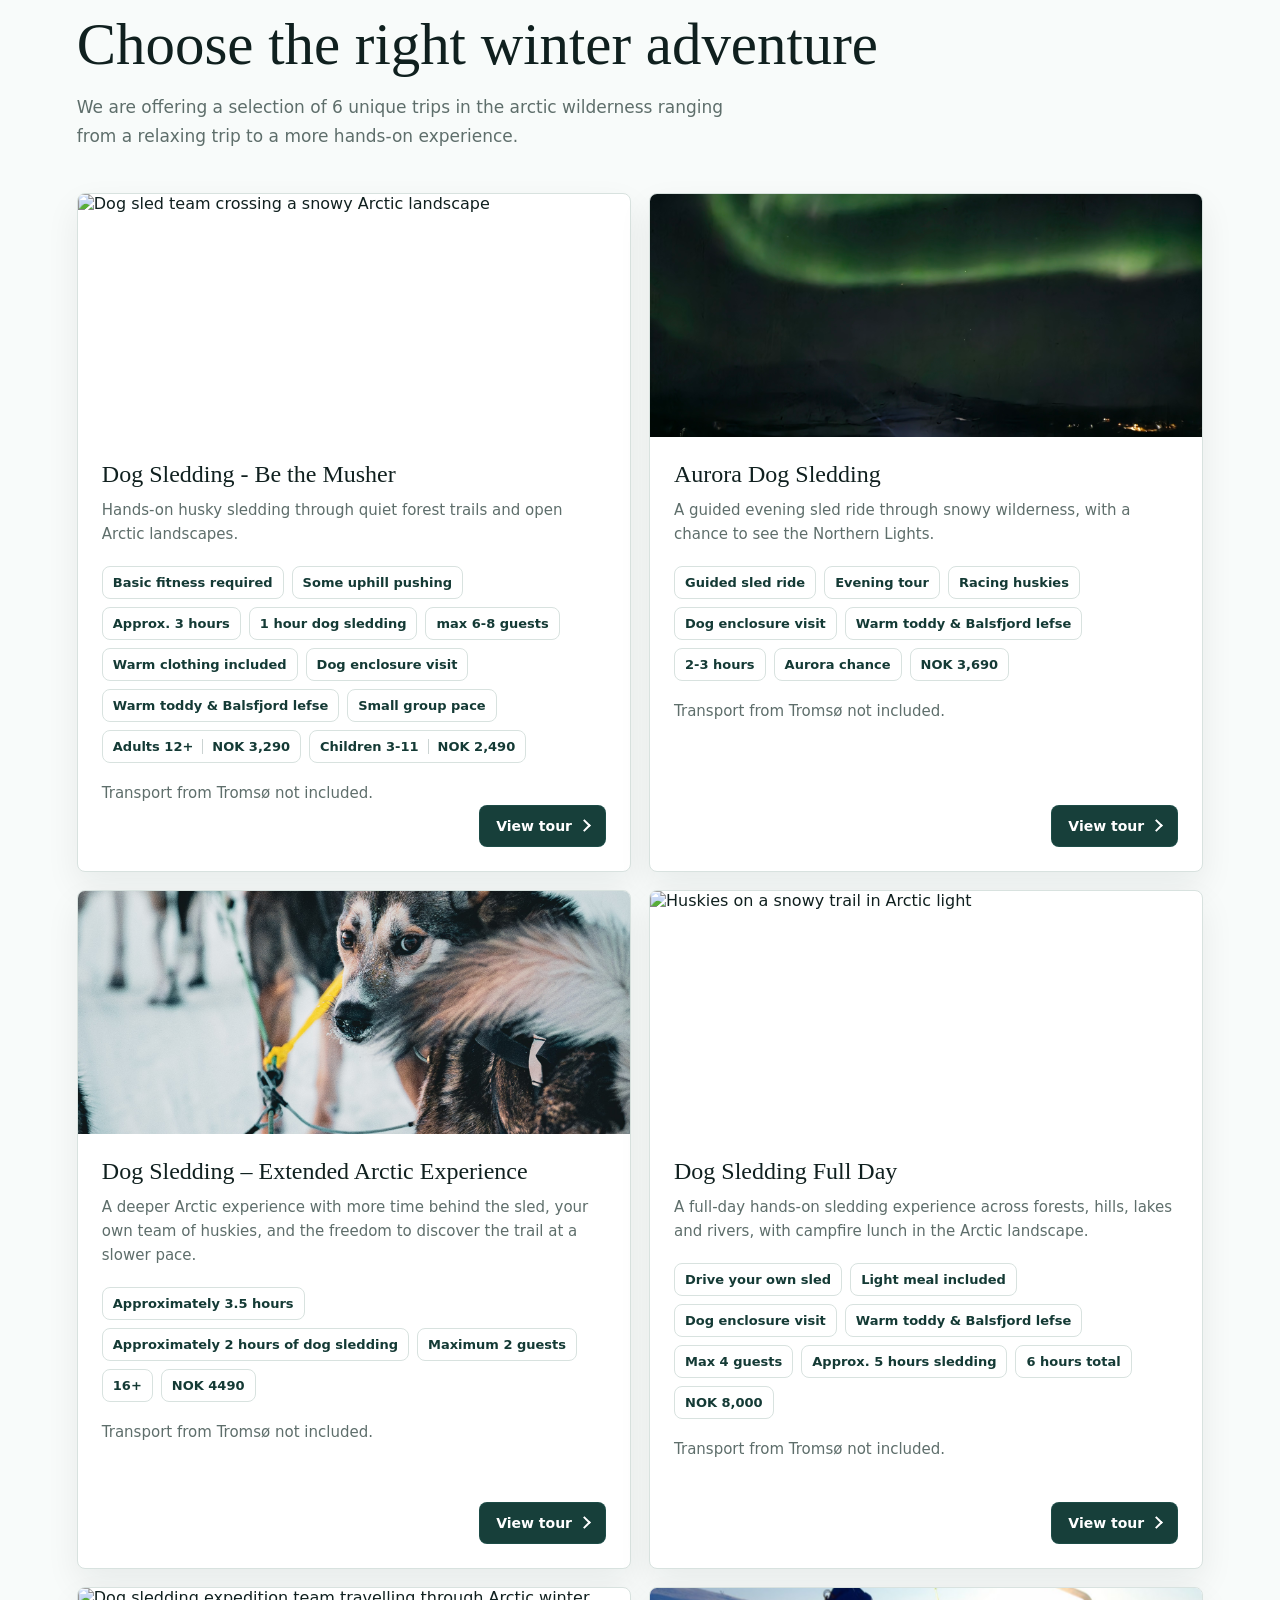
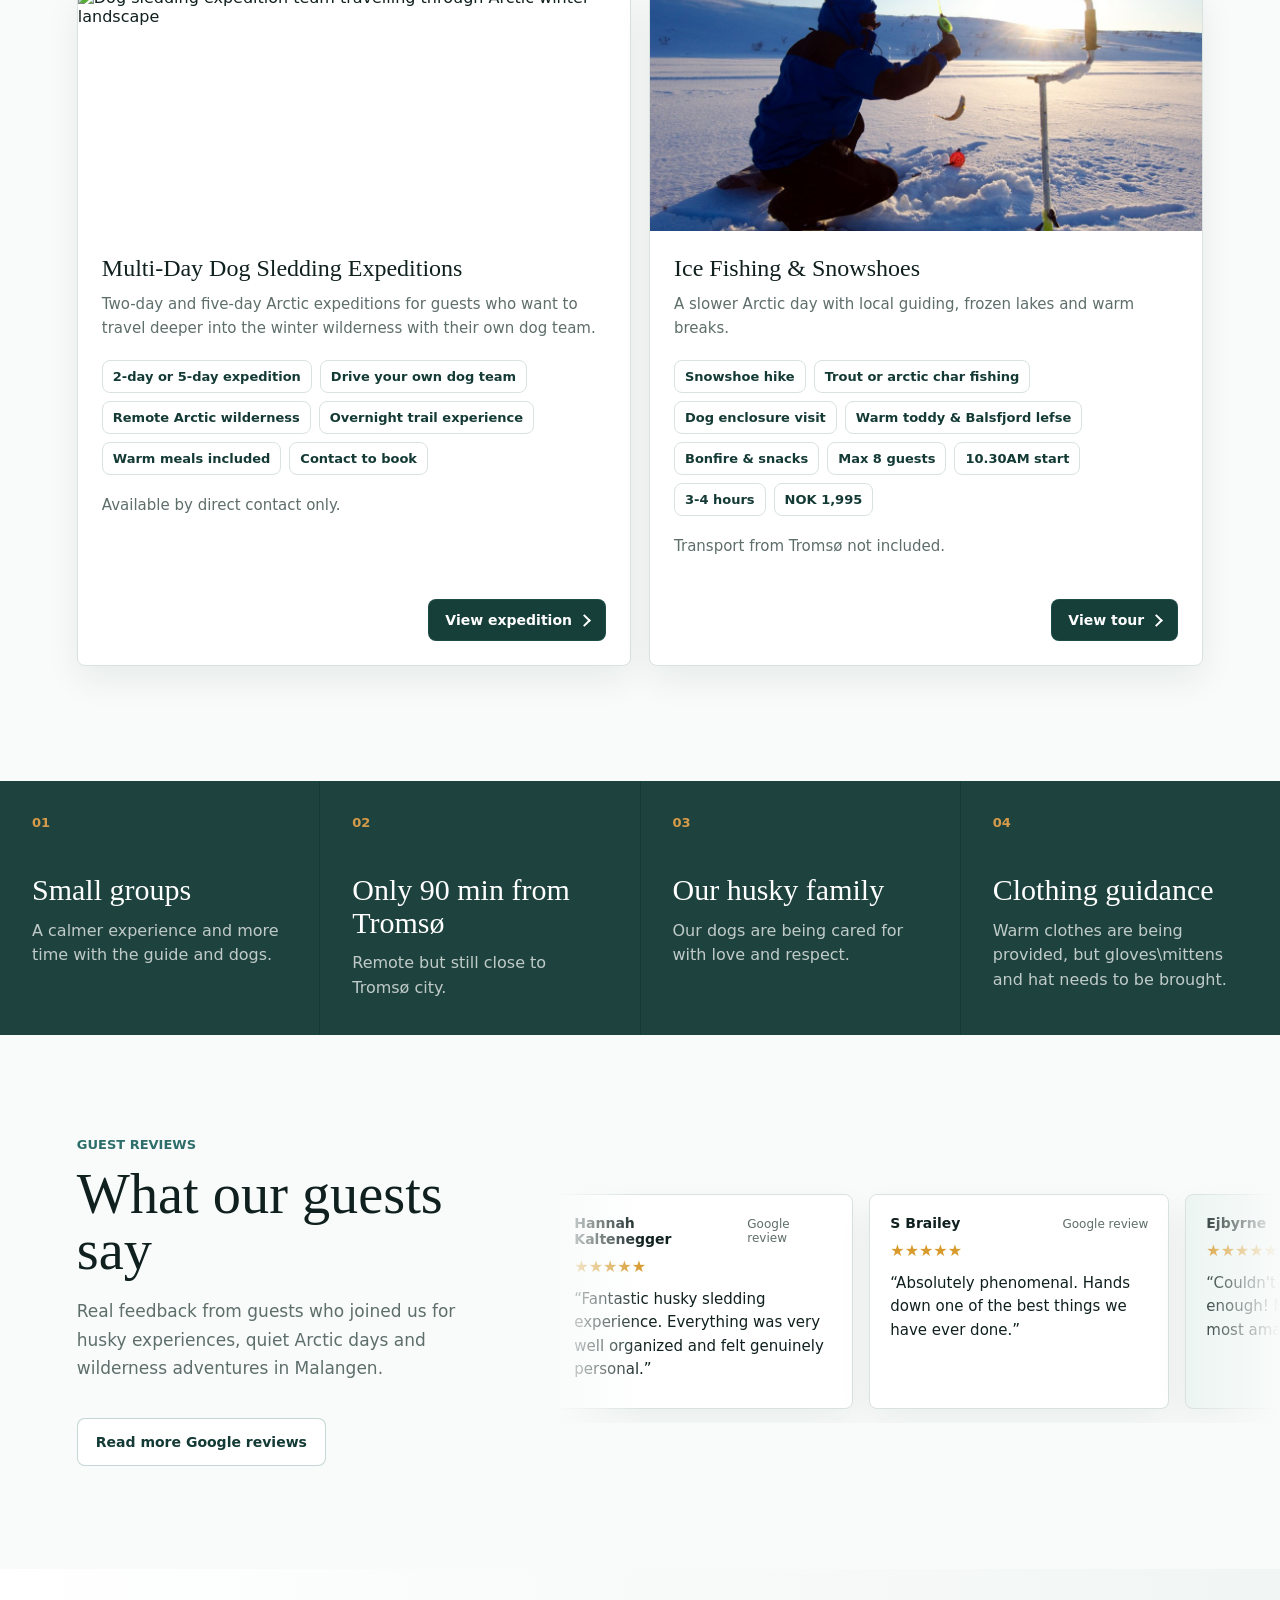
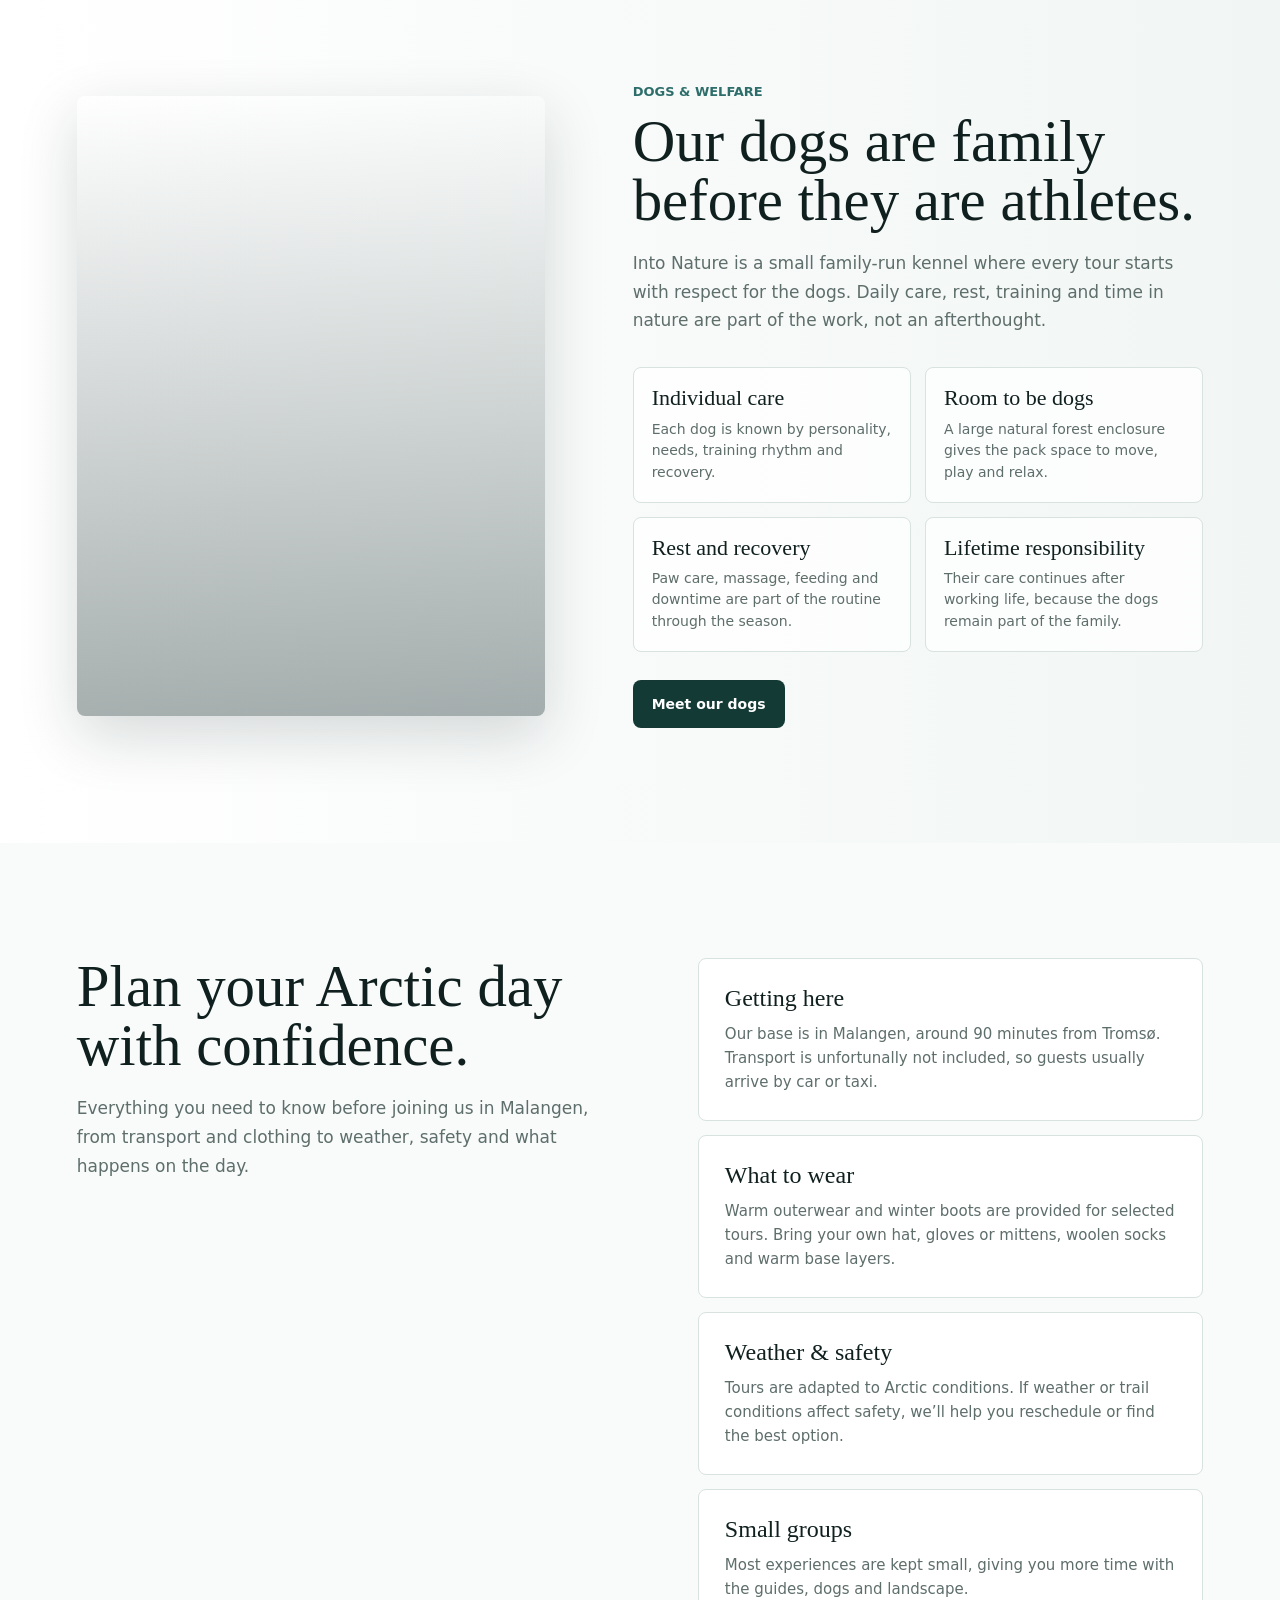
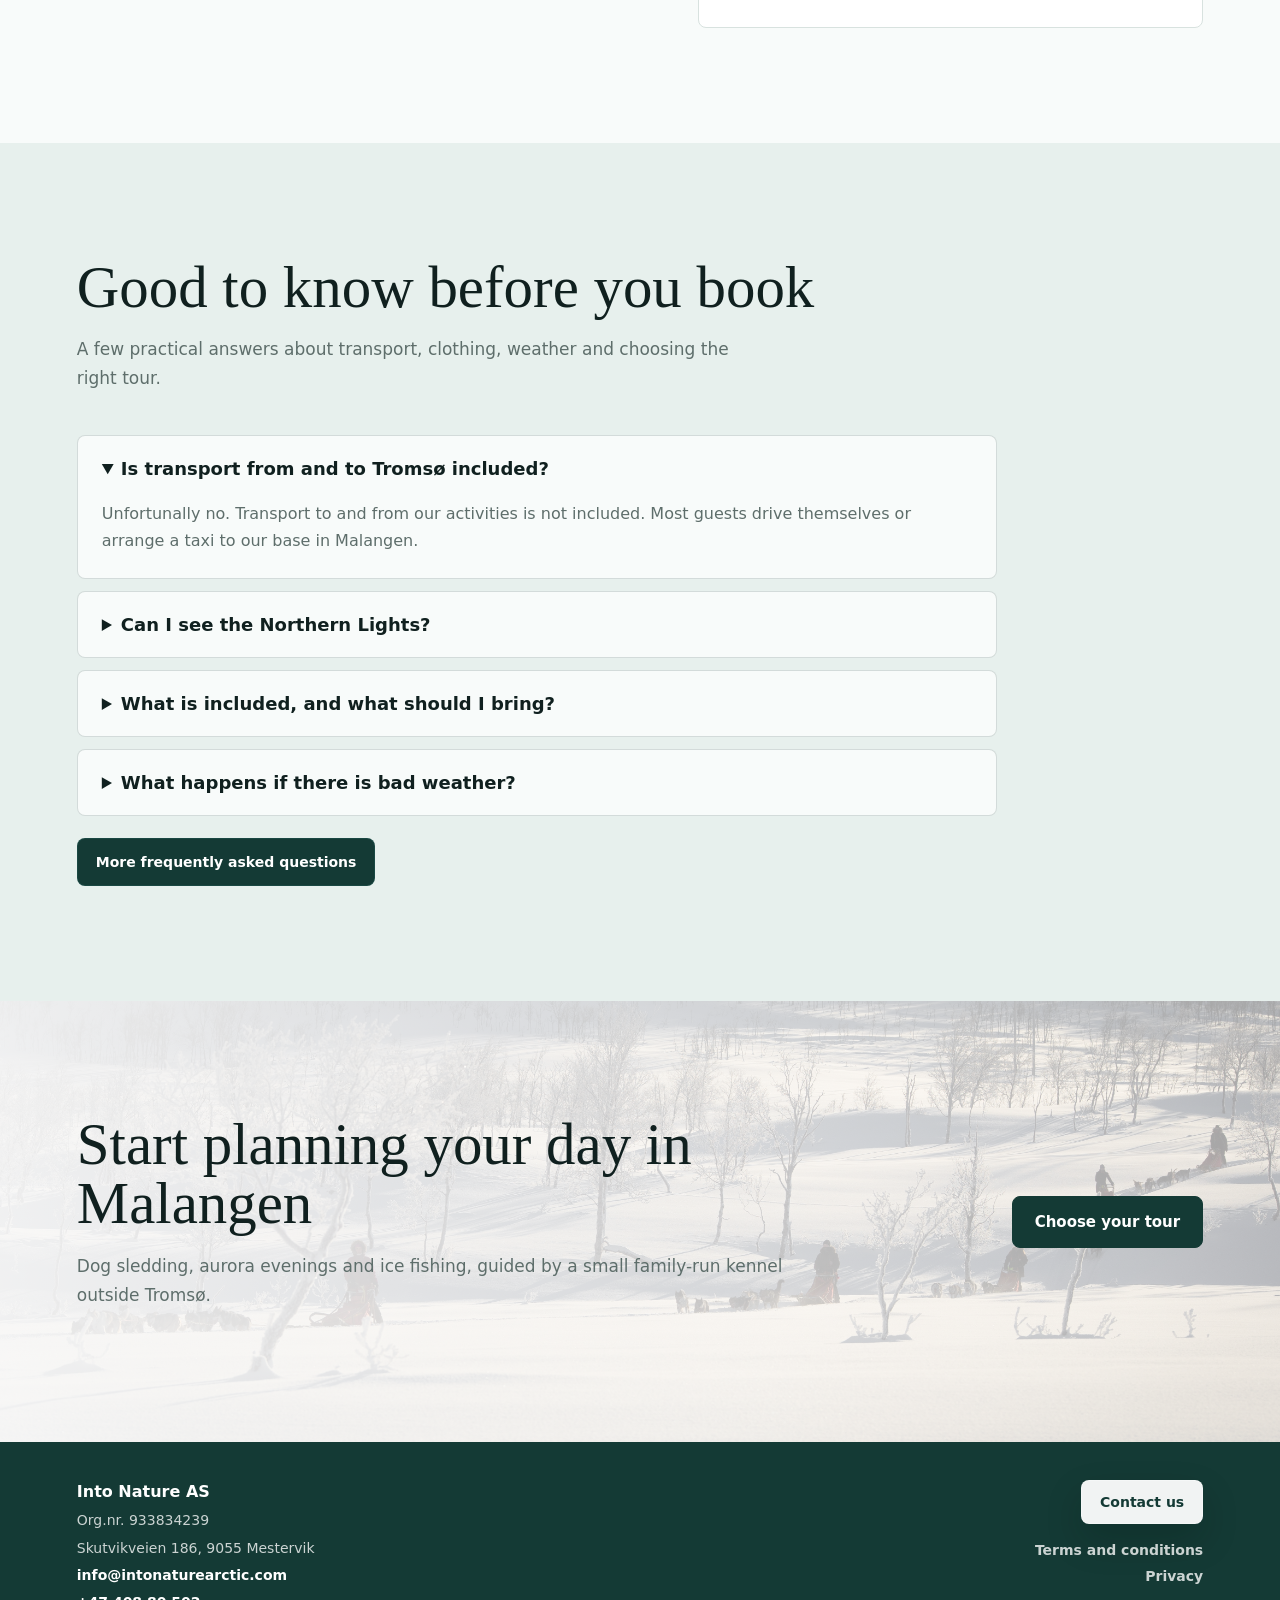
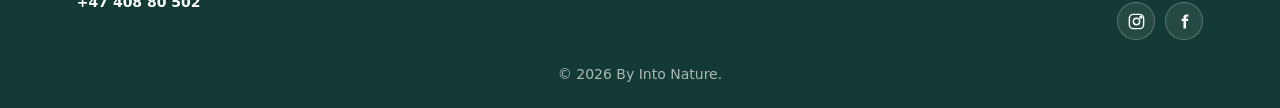
==== commit f17caa9b: "Add extended sledding activity and update legal content - Added Dog Sledding – Extended Arctic Exper" ====
--- a/index.html
+++ b/index.html
@@ -96,7 +96,7 @@
         <div class="section-heading">
           <h2>Choose the right winter adventure</h2>
           <p>
-            We are offering a selection of 5 unique trips in the arctic wilderness ranging from a relaxing trip to a more hands-on experience.
+            We are offering a selection of 6 unique trips in the arctic wilderness ranging from a relaxing trip to a more hands-on experience.
           </p>
         </div>
         <div class="tour-grid">
@@ -119,7 +119,7 @@
                 <li>Warm toddy & Balsfjord lefse</li>
                 <li>Small group pace</li>
                 <li class="price-pill"><span>Adults 12+</span><span>NOK 3,290</span></li>
-                <li class="price-pill"><span>Children 0-11</span><span>NOK 2,490</span></li>
+                <li class="price-pill"><span>Children 3-11</span><span>NOK 2,490</span></li>
               </ul>
               <p class="tour-card-transport">Transport from Tromsø not included.</p>
               <a class="tour-card-btn" href="adventures.html#be-the-musher">View tour</a>
@@ -149,6 +149,25 @@
           </article>
           <article class="tour-card">
             <img
+              src="assets/pages/home/tours/extended-arctic-experience.jpg"
+              alt="Dog sledding team travelling through an Arctic winter landscape"
+            >
+            <div class="small-tour-card">
+              <h3>Dog Sledding – Extended Arctic Experience</h3>
+              <p>A deeper Arctic experience with more time behind the sled, your own team of huskies, and the freedom to discover the trail at a slower pace.</p>
+              <ul>
+                <li>Approximately 3.5 hours</li>
+                <li>Approximately 2 hours of dog sledding</li>
+                <li>Maximum 2 guests</li>
+                <li>16+</li>
+                <li>NOK 4490</li>
+              </ul>
+              <p class="tour-card-transport">Transport from Tromsø not included.</p>
+              <a class="tour-card-btn" href="adventures.html#extended-arctic-experience">View tour</a>
+            </div>
+          </article>
+          <article class="tour-card">
+            <img
               src="assets/pages/home/tours/dog-sledding-full-day.jpg"
               alt="Huskies on a snowy trail in Arctic light"
             >
@@ -195,7 +214,7 @@
               alt="Mountain and fjord landscape near Malangen"
             >
             <div class="small-tour-card">
-              <h3>Ice Fishing</h3>
+              <h3>Ice Fishing & Snowshoes</h3>
               <p>A slower Arctic day with local guiding, frozen lakes and warm breaks.</p>
               <ul>
                 <li>Snowshoe hike</li>
@@ -452,7 +471,7 @@
       </div>
       <p class="footer-copyright">© 2026 By Into Nature.</p>
     </footer>
-    <script src="js/languages.js?v=20260617-1"></script>
-    <script src="js/main.js?v=20260617-1"></script>
+    <script src="js/languages.js?v=20260710-1"></script>
+    <script src="js/main.js?v=20260710-1"></script>
   </body>
 </html>
